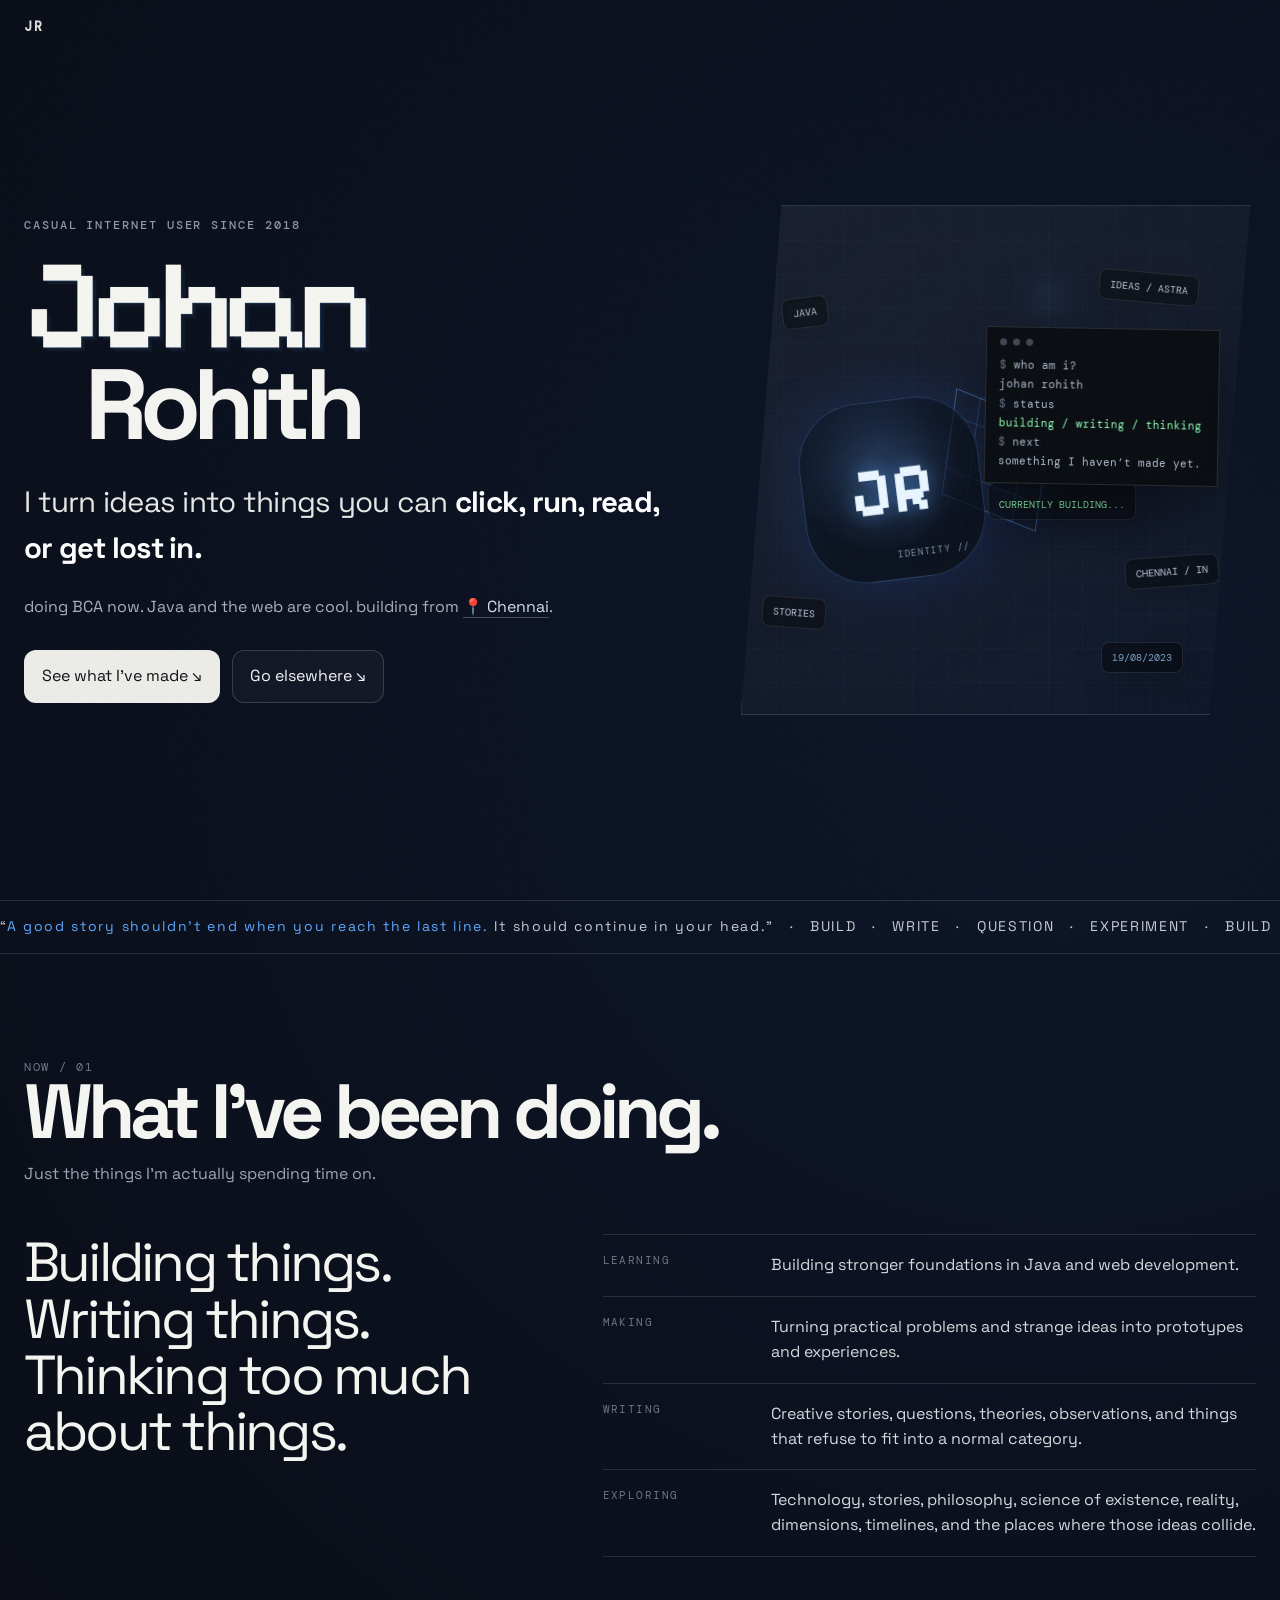
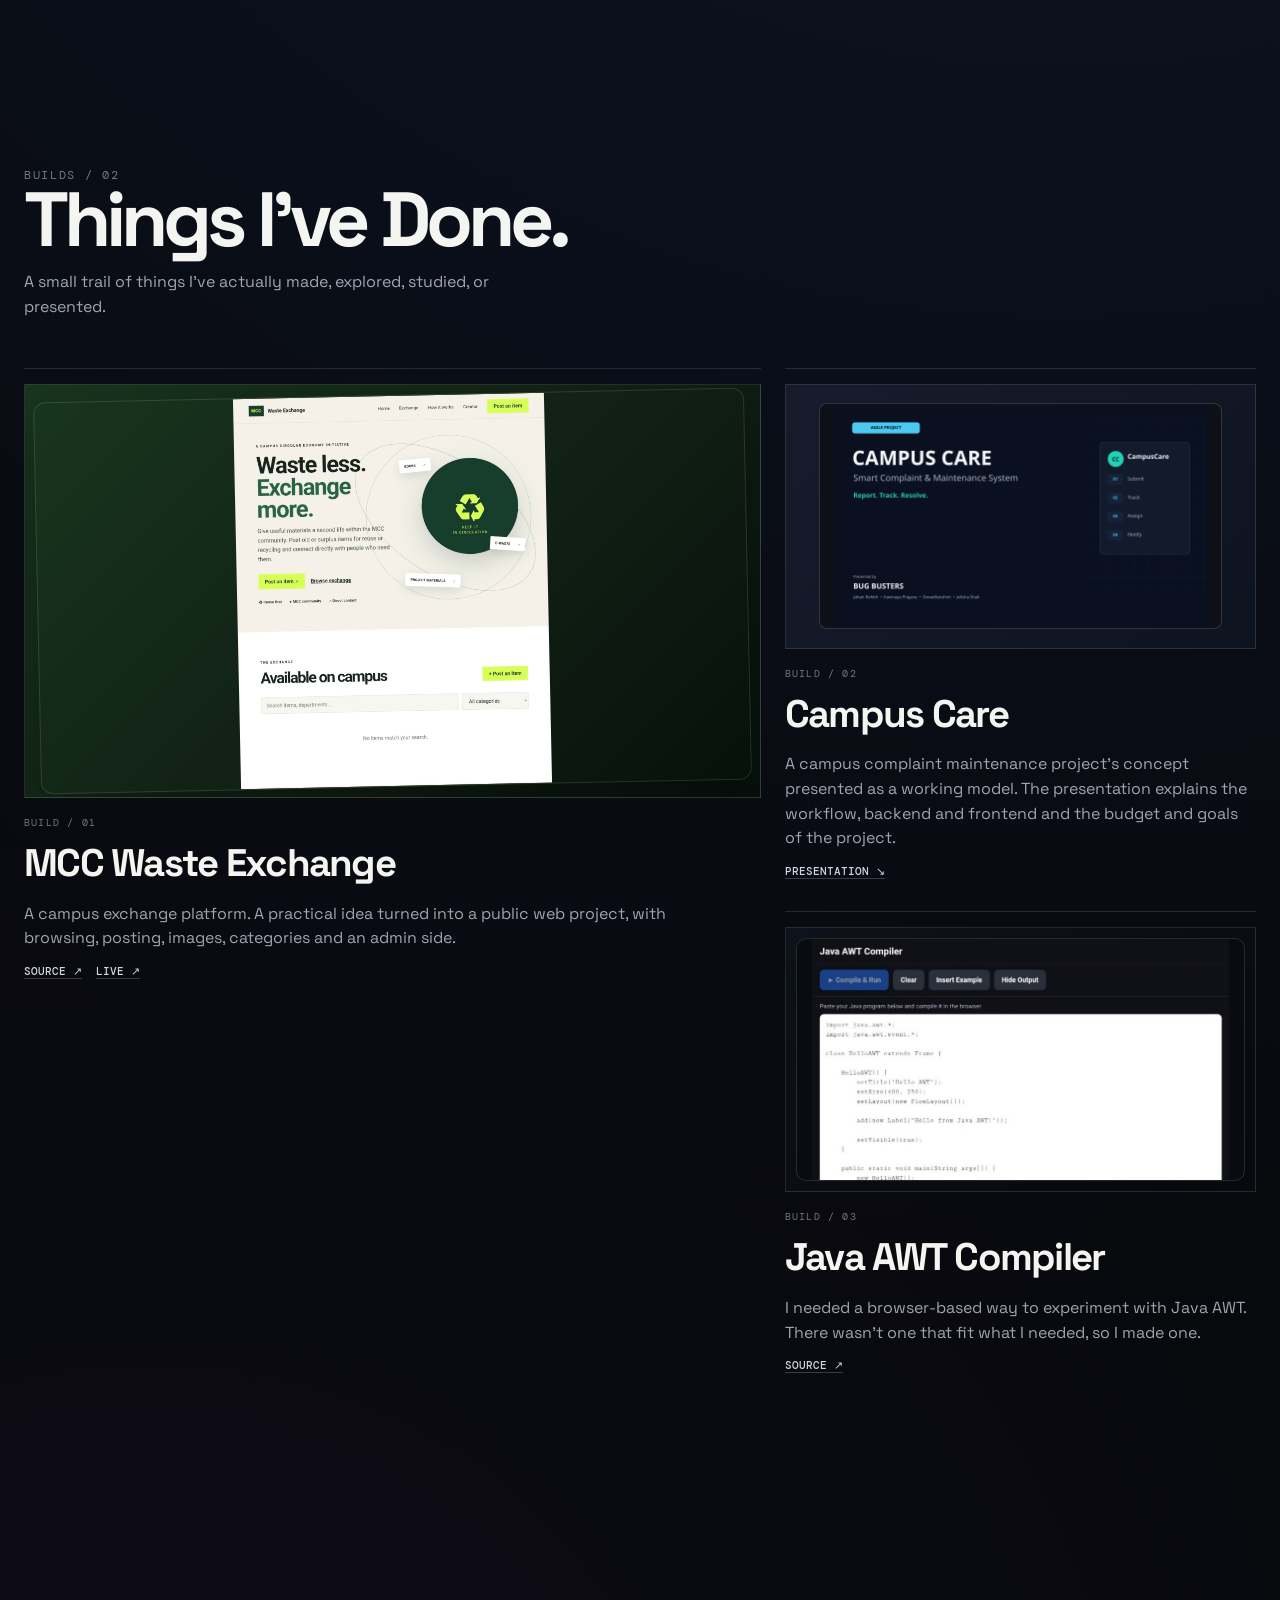
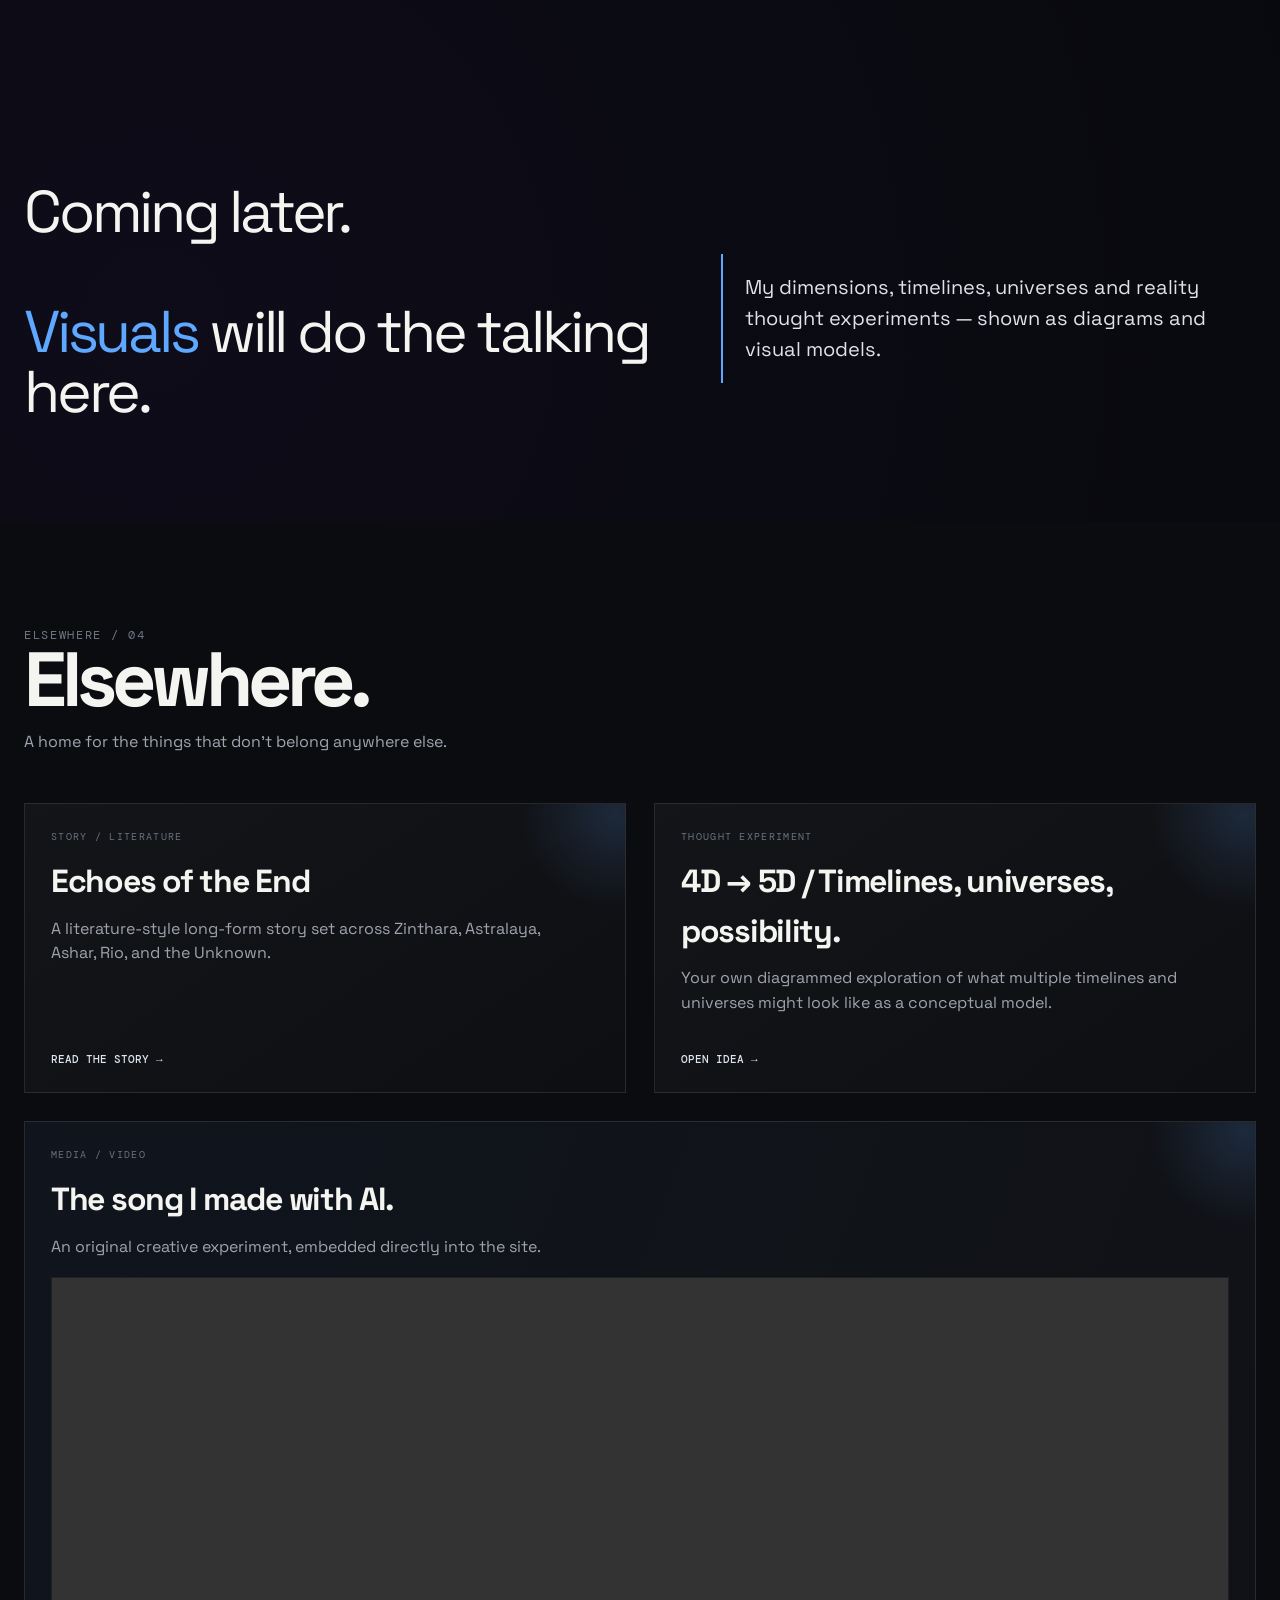
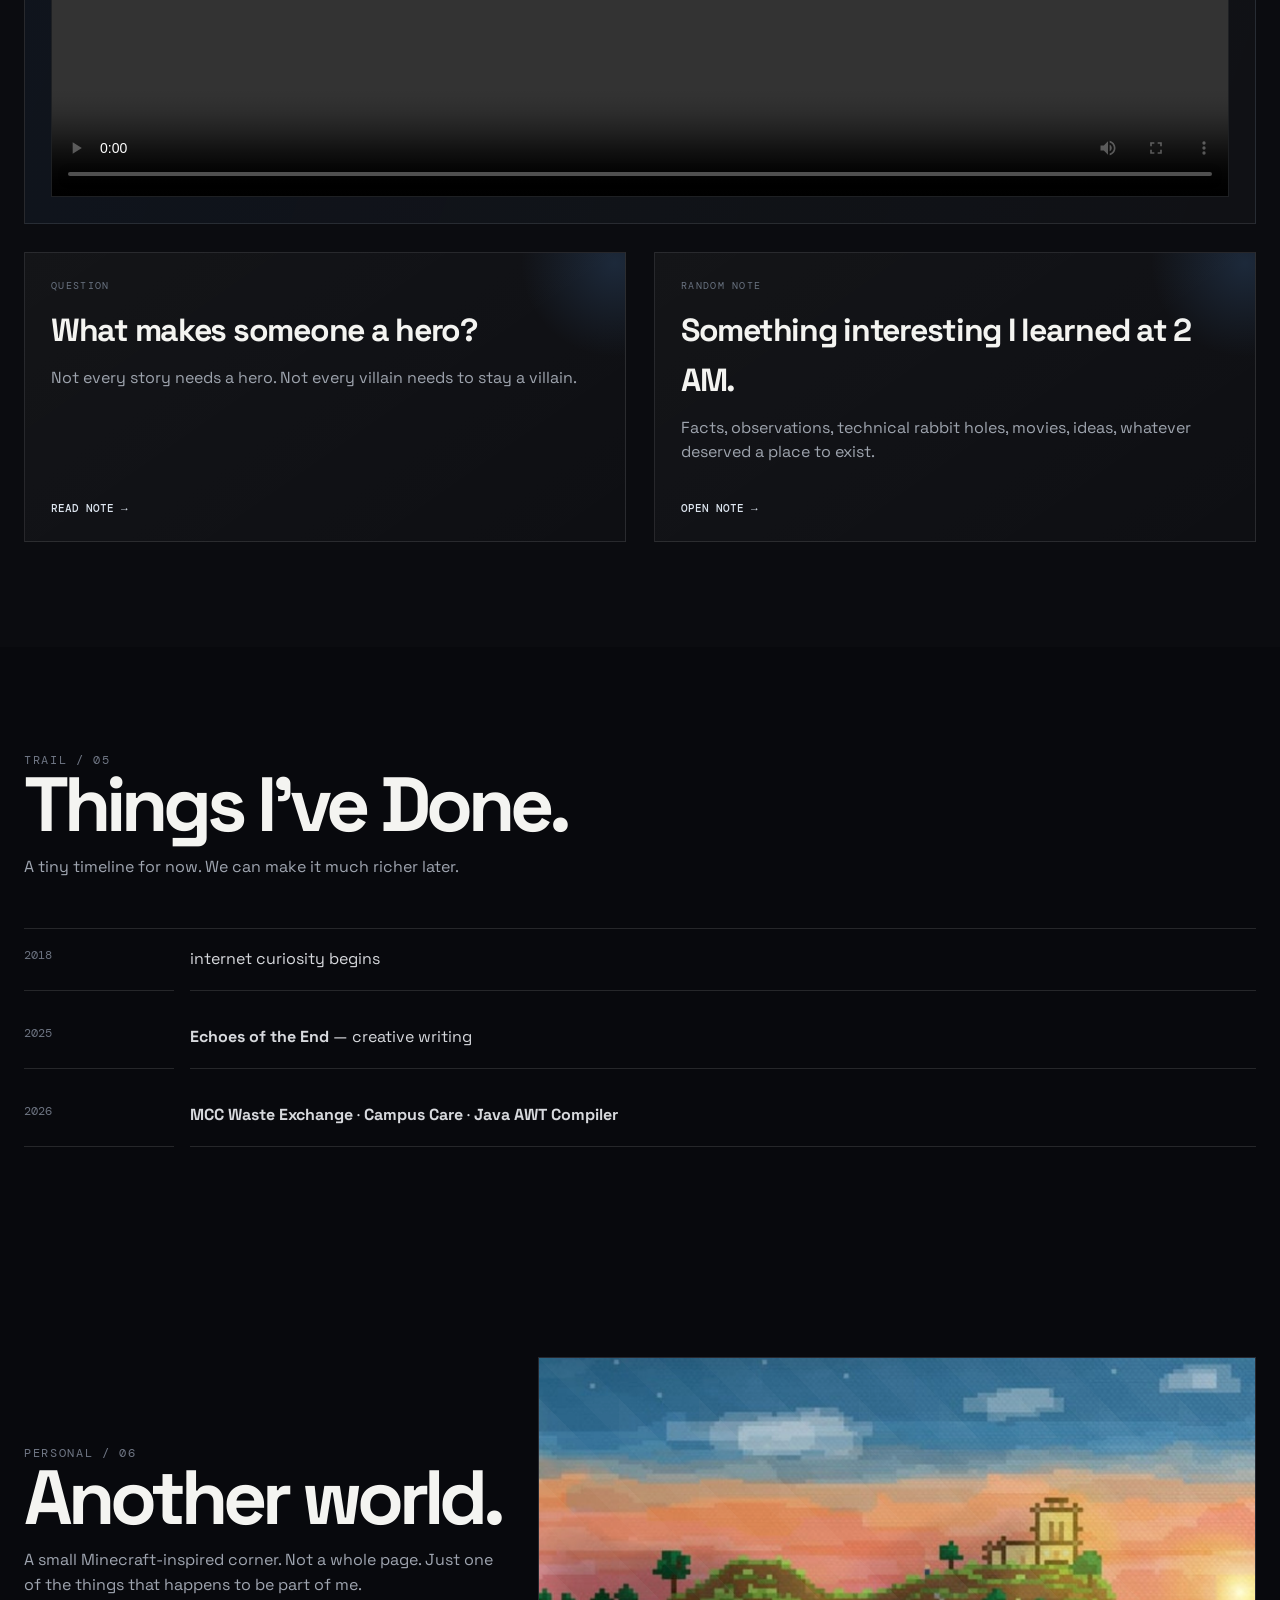
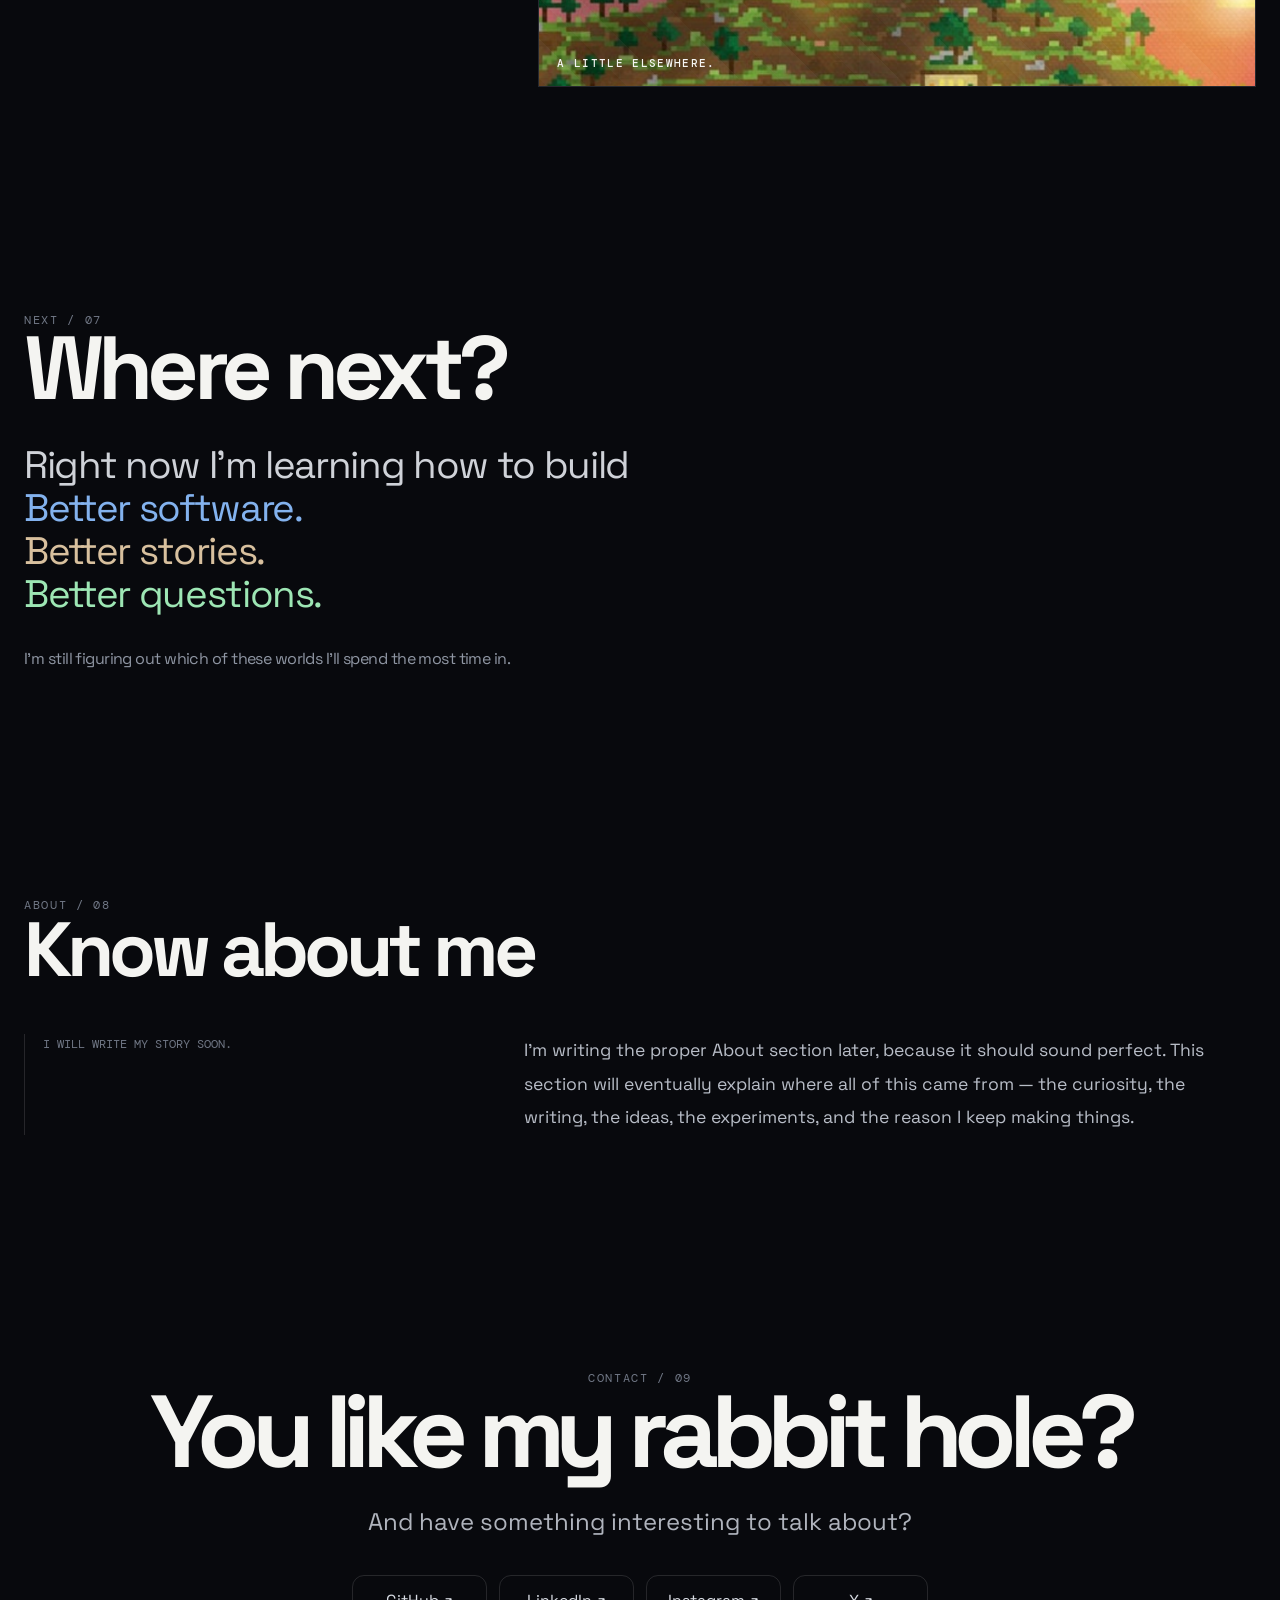
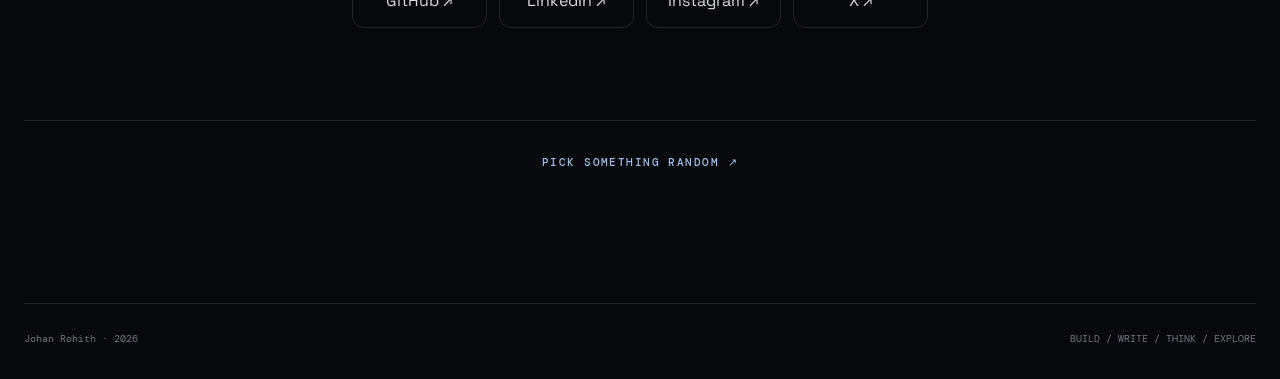
==== index.html @ 1473149f "Update index.html" ====
<!doctype html>
<html lang="en">
<head>
<meta charset="utf-8" />
<meta name="viewport" content="width=device-width, initial-scale=1, minimum-scale=1, maximum-scale=1, user-scalable=no, viewport-fit=cover" />
<meta content="A personal space of Johan Rohith for the things built, stories written, questions explored, and ideas that refuse to stay ideas." name="description"/>
<meta property="og:image" content="https://johanrohith.me/og-image.png">
<meta property="og:image:width" content="1200">
<meta property="og:image:height" content="630">
<meta property="og:image:type" content="image/png">
<meta property="og:image:alt" content="Johan Rohith">
<link rel="icon" type="image/png" href="favicon.png">
<title>Johan Rohith</title>
<style>
@import url('https://fonts.googleapis.com/css2?family=DM+Mono:wght@300;400;500&family=Pixelify+Sans:wght@400;500;600;700&family=Space+Grotesk:wght@400;500;600;700&display=swap');
:root{
  --bg:#08090d; --paper:#eeece6; --muted:#a1a5ae; --ink:#111318;
  --line:rgba(255,255,255,.12); --blue:#5ea8ff; --blue2:#2c6eff;
  --green:#91ffb4; --warm:#d5b48b; --max:1280px;
}
*{box-sizing:border-box;margin:0;padding:0}
html{scroll-behavior:smooth;background:var(--bg)}
body{background:radial-gradient(circle at 83% 8%,rgba(42,91,191,.16),transparent 28%),radial-gradient(circle at 12% 42%,rgba(69,42,145,.09),transparent 25%),var(--bg);color:#f4f4f1;font-family:"Space Grotesk",system-ui,sans-serif;line-height:1.55;overflow-x:hidden}
a{color:inherit;text-decoration:none}
button{font:inherit}
::selection{background:rgba(94,168,255,.25)}

.progress{position:fixed;top:0;left:0;height:2px;width:0;background:linear-gradient(90deg,var(--blue2),#9bd1ff);z-index:1000}
.noise{position:fixed;inset:0;pointer-events:none;opacity:.035;background-image:url("data:image/svg+xml,%3Csvg xmlns='http://www.w3.org/2000/svg' width='160' height='160' viewBox='0 0 160 160'%3E%3Cfilter id='n'%3E%3CfeTurbulence baseFrequency='.85' numOctaves='2' stitchTiles='stitch'/%3E%3C/filter%3E%3Crect width='100%25' height='100%25' filter='url(%23n)'/%3E%3C/svg%3E");z-index:999}
.container{width:min(calc(100% - 48px),var(--max));margin:0 auto}
.topbar{position:fixed;top:0;left:0;right:0;z-index:50;padding:18px 24px;display:flex;justify-content:space-between;align-items:center;mix-blend-mode:screen;pointer-events:none}
.mark{font:600 13px "DM Mono",monospace;letter-spacing:.14em;opacity:.9}

section{position:relative}
.hero{min-height:100svh;display:flex;align-items:center;padding:110px 0 90px}
.hero-grid{display:grid;grid-template-columns:1.12fr .88fr;gap:48px;align-items:center}
.hero-copy{position:relative;z-index:2}
.kicker{font:500 12px "DM Mono",monospace;letter-spacing:.16em;text-transform:uppercase;color:#8f96a6;margin-bottom:20px}
.name{font-family:"Pixelify Sans",monospace;font-size:clamp(4rem,10vw,9.8rem);font-weight:600;line-height:.82;letter-spacing:-.07em;display:flex;flex-direction:column;text-transform:none}
.name .pixel{color:#f5f5f1;text-shadow:1px 1px 0 rgba(94,168,255,.15),4px 4px 0 rgba(94,168,255,.06)}
.name .editorial{font-family:"Space Grotesk",sans-serif;font-weight:700;font-size:.78em;letter-spacing:-.08em;margin-left:4.8vw;margin-top:.06em}
.hero-line{font-size:clamp(1.3rem,2.3vw,2rem);max-width:760px;margin-top:34px;letter-spacing:-.025em;color:#e7e8e5}
.hero-line strong{color:#fff}
.meta{margin-top:24px;color:#abb0bb;font-size:1rem}
.meta a{color:#d7deea;border-bottom:1px solid rgba(255,255,255,.25)}
.ctas{display:flex;gap:12px;flex-wrap:wrap;margin-top:30px}
.cta{padding:13px 17px;border:1px solid rgba(255,255,255,.16);border-radius:12px;background:rgba(255,255,255,.03);transition:.2s}
.cta:hover{transform:translateY(-2px);border-color:rgba(94,168,255,.55);background:rgba(94,168,255,.06)}
.cta.primary{background:#ecece8;color:#101217;border-color:transparent}

.hero-art{position:relative;min-height:540px;display:flex;align-items:center;justify-content:center}
.orbit{position:absolute;width:440px;height:440px;border:1px solid rgba(94,168,255,.17);border-radius:50%;transform:rotate(16deg);animation:orbit 28s linear infinite}
.orbit:before,.orbit:after{content:"";position:absolute;border-radius:50%;background:var(--blue);box-shadow:0 0 20px rgba(94,168,255,.8)}
.orbit:before{width:8px;height:8px;top:42px;left:50%}.orbit:after{width:5px;height:5px;bottom:62px;right:50px}
.identity{position:relative;width:min(100%,510px);aspect-ratio:1/1;border:1px solid rgba(255,255,255,.11);background:linear-gradient(145deg,rgba(255,255,255,.06),rgba(255,255,255,.015));backdrop-filter:blur(14px);overflow:hidden;clip-path:polygon(8% 0,100% 0,92% 100%,0 100%);display:flex;align-items:center;justify-content:center}
.identity:before{content:"";position:absolute;inset:0;background:linear-gradient(120deg,transparent 45%,rgba(94,168,255,.08) 49%,transparent 52%);transform:translateX(-120%);animation:sweep 8s ease-in-out infinite}
.identity-grid{position:absolute;inset:0;background-image:linear-gradient(rgba(94,168,255,.08) 1px,transparent 1px),linear-gradient(90deg,rgba(94,168,255,.08) 1px,transparent 1px);background-size:34px 34px;opacity:.4}
.avatar-glyph{width:180px;height:180px;border-radius:34%;border:1px solid rgba(94,168,255,.28);background:radial-gradient(circle at 45% 38%,rgba(94,168,255,.22),rgba(10,16,28,.72) 56%,rgba(8,9,13,.94));box-shadow:0 0 60px rgba(44,110,255,.15),inset 0 0 40px rgba(94,168,255,.08);display:grid;place-items:center;transform:rotate(-7deg);z-index:2}
.avatar-glyph::before{content:"JR";font:700 68px/1 "Pixelify Sans",monospace;letter-spacing:.02em;color:#e9f5ff;text-shadow:0 0 18px rgba(94,168,255,.45)}
.avatar-glyph::after{content:"IDENTITY   //";position:absolute;bottom:18px;right:18px;font:400 9px "DM Mono",monospace;letter-spacing:.18em;color:#8294a9}
.sticker{position:absolute;font:400 10px "DM Mono",monospace;color:#b9c6d5;border:1px solid rgba(255,255,255,.1);background:rgba(2,5,8,.55);backdrop-filter:blur(8px);padding:8px 10px;border-radius:8px;z-index:3;box-shadow:0 8px 30px rgba(0,0,0,.18)}
.sticker.java{left:8%;top:18%;transform:rotate(-7deg)}.sticker.astra{right:10%;top:13%;transform:rotate(5deg)}.sticker.story{left:4%;bottom:17%;transform:rotate(4deg)}.sticker.chennai{right:6%;bottom:25%;transform:rotate(-4deg)}.sticker.date{right:13%;bottom:8%;color:#7fa1c5}.sticker.build{left:13%;top:8%;color:var(--green)}
.tesseract{position:absolute;left:50%;top:50%;width:116px;height:116px;transform:translate(-50%,-50%) rotateX(18deg) rotateY(35deg) rotateZ(9deg);transform-style:preserve-3d;z-index:1;opacity:.5;animation:float 5s ease-in-out infinite}
.tesseract i{position:absolute;inset:0;border:1px solid #5ea8ff;box-shadow:0 0 22px rgba(44,110,255,.12);transform-style:preserve-3d}
.tesseract i:nth-child(2){transform:rotateY(60deg)}.tesseract i:nth-child(3){transform:rotateX(60deg)}
.terminal{position:absolute;right:-20px;bottom:-26px;width:300px;border:1px solid rgba(255,255,255,.12);background:#0a0d12ee;box-shadow:0 30px 60px rgba(0,0,0,.4);padding:14px 16px;z-index:5;transform:rotate(2deg);backdrop-filter:blur(10px)}
.term-head{display:flex;gap:6px;margin-bottom:10px}.dot{width:7px;height:7px;border-radius:50%;background:#414854}.term-body{font:400 11px/1.75 "DM Mono",monospace;color:#aeb9c9}.term-body .ok{color:var(--green)}.term-body .dim{color:#667083}

.scroll-note{font:400 12px "DM Mono",monospace;letter-spacing:.14em;color:#6d7582;text-transform:uppercase;padding:24px 0 30px;border-top:1px solid var(--line)}
.marquee{overflow:hidden;border-top:1px solid var(--line);border-bottom:1px solid var(--line);white-space:nowrap}
.marquee-track{display:inline-block;min-width:max-content;padding:15px 0;animation:marquee 30s linear infinite;font-size:14px;letter-spacing:.12em;color:#c7cbd3}
.marquee em{font-style:normal;color:var(--blue)}

.section{padding:105px 0}
.section-head{display:flex;justify-content:space-between;align-items:flex-end;gap:30px;margin-bottom:48px}
.index{font:400 12px "DM Mono",monospace;color:#707785;letter-spacing:.14em;text-transform:uppercase}
.title{font-size:clamp(2.7rem,6vw,6rem);letter-spacing:-.065em;line-height:.95}
.subtitle{max-width:490px;color:#9fa5b0;margin-top:14px}

.now{display:grid;grid-template-columns:.9fr 1.1fr;gap:44px}
.now-big{font-size:clamp(2rem,4.3vw,4.6rem);line-height:1.02;letter-spacing:-.05em}
.now-list{display:grid;gap:0;border-top:1px solid var(--line)}
.now-row{display:grid;grid-template-columns:150px 1fr;gap:18px;padding:18px 0;border-bottom:1px solid var(--line)}
.now-row span{font:400 11px "DM Mono",monospace;color:#6e7480;text-transform:uppercase;letter-spacing:.13em}.now-row p{color:#d6d8db}

.build-grid{display:grid;grid-template-columns:1.22fr .78fr;gap:24px;align-items:stretch}
.build{border-top:1px solid var(--line);padding-top:15px;position:relative}
.build.large{grid-row:span 2}
.visual{aspect-ratio:16/10;position:relative;overflow:hidden;border:1px solid rgba(255,255,255,.11);background:#0d1017}
.visual::after{content:"";position:absolute;inset:0;background:linear-gradient(120deg,transparent 48%,rgba(255,255,255,.07) 50%,transparent 52%);transform:translateX(-140%);transition:transform .8s}
.build:hover .visual::after{transform:translateX(140%)}
.visual.exchange{background:linear-gradient(135deg,#18361f,#112014 55%,#07100b)}
.visual.campus{background:linear-gradient(135deg,#171c2d,#0e1320)}
.visual.compiler{background:linear-gradient(135deg,#11141c,#090c11)}
.mock-browser{position:absolute;inset:7% 7%;border:1px solid rgba(255,255,255,.16);background:#f4f5f1;color:#111;border-radius:12px;box-shadow:0 24px 60px rgba(0,0,0,.35);overflow:hidden;transform:rotate(-2deg);transition:.35s}
.build:hover .mock-browser{transform:rotate(0) translateY(-5px)}
.browser-bar{height:11%;background:#e6e7e2;border-bottom:1px solid #d3d4ce;display:flex;align-items:center;gap:6px;padding:0 12px}.browser-dot{width:6px;height:6px;border-radius:50%;background:#999}.mock-content{padding:18px}.mock-nav{display:flex;justify-content:space-between;font-weight:700;font-size:12px;margin-bottom:17px}.mock-hero{font-size:29px;line-height:1;margin-bottom:10px}.mock-sub{font-size:9px;color:#70736d;max-width:280px}.mock-cards{display:grid;grid-template-columns:repeat(3,1fr);gap:8px;margin-top:16px}.mock-card{height:80px;border:1px solid #d7d8d2;border-radius:7px;background:#fff;position:relative}.mock-card::after{content:"";position:absolute;left:9px;right:9px;bottom:9px;height:5px;background:#d8dad5}
.campus-board{position:absolute;inset:9%;display:grid;grid-template-columns:1.2fr .8fr;gap:13px}.slide{border:1px solid rgba(255,255,255,.15);background:rgba(255,255,255,.04);padding:16px;border-radius:8px}.slide h4{font-size:22px;margin-bottom:8px}.slide p{font-size:9px;color:#aeb7c8}.slide-lines{margin-top:18px;display:grid;gap:7px}.slide-lines i{display:block;height:6px;background:rgba(255,255,255,.12);border-radius:3px}.slide-lines i:nth-child(1){width:80%}.slide-lines i:nth-child(2){width:62%}.slide-lines i:nth-child(3){width:72%}
.compiler-ui{position:absolute;inset:9%;display:grid;grid-template-columns:1fr .82fr;gap:9px}.code,.output{border:1px solid rgba(255,255,255,.12);background:#080b10;padding:14px;font:400 9px/1.7 "DM Mono",monospace;border-radius:8px}.code{color:#b9d8ff}.output{color:#96d6a8}.code b{color:#82b8ff}.output b{color:#fff}
.build-info{padding:18px 0 8px}.build-num{font:400 10px "DM Mono",monospace;color:#707785;letter-spacing:.12em}.build h3{font-size:clamp(1.8rem,3vw,3rem);letter-spacing:-.045em;margin-top:4px}.build p{color:#9ea4ae;max-width:690px;margin-top:9px}.build-links{display:flex;gap:14px;margin-top:13px;font:500 11px "DM Mono",monospace;color:#ced6e1}.build-links a{border-bottom:1px solid rgba(255,255,255,.2)}

.elsewhere{background:#0b0c10}
.else-grid{display:grid;grid-template-columns:1fr 1fr;gap:28px}
.note{border:1px solid rgba(255,255,255,.1);background:linear-gradient(145deg,rgba(255,255,255,.035),rgba(255,255,255,.012));padding:26px;min-height:290px;position:relative;overflow:hidden;transition:.3s}
.note:hover{transform:translateY(-4px);border-color:rgba(94,168,255,.35)}
.note::before{content:"";position:absolute;width:190px;height:190px;border-radius:50%;right:-85px;top:-85px;background:radial-gradient(circle,rgba(94,168,255,.16),transparent 70%)}
.note-meta{font:400 10px "DM Mono",monospace;color:#697280;letter-spacing:.13em;text-transform:uppercase}.note h3{font-size:2rem;letter-spacing:-.04em;margin-top:14px;max-width:520px}.note p{color:#9ea4ae;margin-top:10px;max-width:530px}.note a{position:absolute;left:26px;bottom:24px;font:500 11px "DM Mono",monospace;color:#dce4ee}.note.wide{grid-column:span 2;min-height:220px;background:linear-gradient(110deg,rgba(94,168,255,.06),rgba(255,255,255,.018))}

.mind{padding:120px 0 100px}
.mind-grid{display:grid;grid-template-columns:1.1fr .9fr;gap:44px;align-items:start}
.manifesto{font-size:clamp(2rem,4.6vw,5.3rem);line-height:1.02;letter-spacing:-.055em}.manifesto span{color:var(--blue)}
.pills{display:grid;gap:10px}.pill{border:1px solid var(--line);padding:12px 15px;font:400 11px "DM Mono",monospace;color:#b8bec8}.pill strong{color:#f1f2ef;font-weight:500}
.quote-strip{margin-top:72px;border-left:2px solid var(--blue);padding:18px 0 18px 22px;color:#dfe3e8;max-width:800px;font-size:1.25rem}

.trail{display:grid;grid-template-columns:150px 1fr;gap:16px;border-top:1px solid var(--line)}
.trail-item{display:contents}.trail-year,.trail-desc{padding:18px 0;border-bottom:1px solid var(--line)}.trail-year{font:400 12px "DM Mono",monospace;color:#6c7380}.trail-desc{color:#d7d9dd}

.minecraft{display:grid;grid-template-columns:.8fr 1.2fr;gap:36px;align-items:center}.voxel{height:330px;position:relative;overflow:hidden;border:1px solid rgba(255,255,255,.1);background:linear-gradient(#83b6e2 0 46%,#5c9a4c 46% 67%,#6c4f33 67%);image-rendering:pixelated}.voxel:before{content:"";position:absolute;inset:0;background:linear-gradient(45deg,rgba(255,255,255,.09) 25%,transparent 25% 50%,rgba(255,255,255,.05) 50% 75%,transparent 75%);background-size:80px 80px;opacity:.45}.block{position:absolute;width:74px;height:74px;background:#6ba04d;box-shadow:inset 0 0 0 1px rgba(0,0,0,.12),8px 8px 0 rgba(0,0,0,.12)}.b1{left:13%;bottom:18%}.b2{left:30%;bottom:33%;background:#8b643e;transform:rotate(45deg) scale(.9)}.b3{right:20%;bottom:25%;background:#7aa75c}.b4{right:8%;top:18%;width:48px;height:48px;background:#5d8c45}.voxel-label{position:absolute;left:18px;bottom:16px;font:500 11px "DM Mono",monospace;color:#f5f5f3;letter-spacing:.12em}

.next{padding:120px 0}.next-copy{max-width:920px}.next h2{font-size:clamp(3rem,7vw,7.3rem);letter-spacing:-.065em;line-height:.9}.next p{font-size:clamp(1.5rem,3vw,3rem);line-height:1.12;letter-spacing:-.035em;margin-top:35px}.next p span{display:block;color:#cfd2d8}.next p span:nth-child(2){color:#83b2ee}.next p span:nth-child(3){color:#d8c09e}.next p span:nth-child(4){color:#9de6b4}.next .soft{font-size:1rem;line-height:1.7;color:#8f96a3;max-width:650px;margin-top:30px}

.about{display:grid;grid-template-columns:.75fr 1.25fr;gap:60px}.about-copy{font-size:1.1rem;line-height:1.9;color:#b8bdc7;max-width:720px}.about-note{font:400 12px/1.8 "DM Mono",monospace;color:#6f7684;border-left:1px solid var(--line);padding-left:18px}
.contact{padding:130px 0 90px;text-align:center}.contact h2{font-size:clamp(3.5rem,8vw,8rem);letter-spacing:-.08em;line-height:.9}.contact p{font-size:clamp(1.15rem,2vw,1.5rem);color:#b0b4bd;margin:25px auto 35px}.contact-links{display:flex;justify-content:center;gap:12px;flex-wrap:wrap}.contact-links a{min-width:135px;padding:13px 15px;border:1px solid var(--line);border-radius:12px;color:#d8dce3;transition:.2s}.contact-links a:hover{border-color:rgba(94,168,255,.55);transform:translateY(-2px)}
.random{margin-top:92px;border-top:1px solid var(--line);padding-top:28px}.random button{border:0;background:none;color:#9ebfed;cursor:pointer;font:500 11px "DM Mono",monospace;letter-spacing:.13em;text-transform:uppercase}.random-result{margin-top:14px;color:#dadde2;min-height:25px}
footer{border-top:1px solid var(--line);padding:28px 0 34px;color:#707682;font:400 10px "DM Mono",monospace;display:flex;justify-content:space-between;gap:15px}

.reveal{opacity:0;transform:translateY(18px);transition:opacity .75s ease,transform .75s ease}.reveal.in{opacity:1;transform:none}
@keyframes orbit{to{transform:rotate(376deg)}}
@keyframes float{0%,100%{transform:translate(-50%,-50%) rotateX(18deg) rotateY(35deg) translateY(0)}50%{transform:translate(-50%,-50%) rotateX(18deg) rotateY(35deg) translateY(-12px)}}
@keyframes sweep{0%,45%{transform:translateX(-120%)}75%,100%{transform:translateX(120%)}}
@keyframes marquee{to{transform:translateX(-50%)}}

@media(max-width:980px){.hero-grid,.now,.mind-grid,.minecraft,.about{grid-template-columns:1fr}.hero-art{min-height:520px;order:-1}.build-grid{grid-template-columns:1fr}.build.large{grid-row:auto}.else-grid{grid-template-columns:1fr}.note.wide{grid-column:span 1}.terminal{right:-6px;bottom:-18px}.orbit{width:360px;height:360px}}
@media(max-width:650px){.container{width:min(calc(100% - 28px),var(--max))}.topbar{padding:12px 14px}.hero{padding-top:90px}.hero-grid{gap:18px}.name{font-size:clamp(3.35rem,18vw,6rem)}.name .editorial{margin-left:7vw}.hero-art{min-height:410px}.identity{width:100%}.avatar-glyph{width:130px;height:130px}.avatar-glyph::before{font-size:50px}.tesseract{width:90px;height:90px}.terminal{width:245px;font-size:10px}.sticker{font-size:9px;padding:6px 8px}.section,.mind,.next{padding:82px 0}.title{font-size:2.7rem}.section-head{display:block}.subtitle{margin-top:16px}.now-row{grid-template-columns:110px 1fr}.mock-hero{font-size:21px}.mock-cards{gap:4px}.mock-card{height:60px}.campus-board,.compiler-ui{inset:7%}.campus-board{grid-template-columns:1fr}.compiler-ui{grid-template-columns:1fr}.compiler-ui .output{display:none}.minecraft .voxel{height:250px}.contact{padding:90px 0 70px}footer{display:block}footer span{display:block;margin-top:8px}}

/* Focused fixes: keep the page flush to the viewport, compact the hero terminal, preserve project screenshots, and prevent note-link collisions. */
html,body{width:100%;max-width:none;min-width:100%;overflow-x:clip}
.topbar{width:min(calc(100% - 48px),var(--max));left:50%;right:auto;transform:translateX(-50%);padding:18px 0;justify-content:flex-start}
.visual.exchange,.visual.campus,.visual.compiler{display:flex;align-items:center;justify-content:center}
.visual.exchange{aspect-ratio:16/9;padding:10px 12px;background:linear-gradient(135deg,#18361f,#112014 55%,#07100b)}
.visual.exchange .project-shot{width:100%;height:100%;display:block;object-fit:contain;border:1px solid rgba(255,255,255,.12);border-radius:12px;box-shadow:0 20px 50px rgba(0,0,0,.28);transform:rotate(-1.2deg)}
.visual.campus{aspect-ratio:16/9}
.visual.campus .campus-board{inset:7%;display:block}
.visual.campus .campus-cover{width:100%;height:100%;padding:0;background:#0d1017}
.visual.compiler{aspect-ratio:16/9;padding:10px;background:linear-gradient(135deg,#0f131b,#080b10)}
.visual.compiler .compiler-shot{width:100%;height:100%;display:block;object-fit:contain;border:1px solid rgba(255,255,255,.12);border-radius:10px;background:#080b10;box-shadow:0 20px 50px rgba(0,0,0,.26)}
/* Hero terminal: compact, positioned directly below IDEAS / ASTRA, with the identity mark shifted left so the elements stay visually separate. */
.avatar-glyph{position:absolute;left:12%;top:56%;transform:translateY(-50%) rotate(-7deg)}
.terminal{right:6%;top:24%;bottom:auto;width:235px;max-width:46%;padding:11px 13px;transform:rotate(1deg)}
.note{display:flex;flex-direction:column;min-height:290px}
.note a{position:static;display:inline-block;align-self:flex-start;margin-top:auto;padding-top:22px}
.note.wide{min-height:220px}
.note.wide a{margin-top:18px}
@media(max-width:980px){.topbar{padding:14px 0}.terminal{right:5%;top:24%;width:220px;max-width:48%}.avatar-glyph{left:10%;top:58%}.visual.exchange,.visual.campus,.visual.compiler{aspect-ratio:16/10}}
@media(max-width:650px){.topbar{width:min(calc(100% - 28px),var(--max));padding:12px 0}.terminal{right:5%;top:25%;width:205px;max-width:52%;padding:10px 11px;font-size:10px}.avatar-glyph{left:8%;top:59%;}.visual.exchange,.visual.compiler{aspect-ratio:16/10;padding:8px}.visual.campus{aspect-ratio:16/10}.visual.exchange .project-shot,.visual.compiler .compiler-shot{transform:none;border-radius:9px}.note{min-height:0;padding:26px}.note h3{font-size:clamp(1.75rem,7.5vw,2.25rem)}.note p{max-width:none}.note a{padding-top:20px}.note.wide{min-height:0}.note.wide a{margin-top:18px}}
</style>
</head>
<body>
<div class="progress" id="progress"></div><div class="noise"></div>
<div class="topbar"><div class="mark">JR</div></div>

<header class="hero" id="home">
  <div class="container hero-grid">
    <div class="hero-copy reveal">
      <div class="kicker">casual internet user since 2018</div>
      <div class="name"><span class="pixel">Johan</span><span class="editorial">Rohith</span></div>
      <p class="hero-line">I turn ideas into things you can <strong>click, run, read, or get lost in.</strong></p>
      <p class="meta">doing BCA now. Java and the web are cool. building from <a href="https://www.google.com/maps/search/?api=1&query=Chennai" target="_blank" rel="noopener">📍 Chennai</a>.</p>
      <div class="ctas"><a class="cta primary" href="#builds">See what I’ve made ↘</a><a class="cta" href="#elsewhere">Go elsewhere ↘</a></div>
    </div>
    <div class="hero-art reveal">
      <div class="orbit"></div>
      <div class="identity">
        <div class="identity-grid"></div>
        <div class="tesseract"><i></i><i></i><i></i></div>
        <div class="avatar-glyph" aria-label="Abstract digital identity mark"></div>
        <div class="sticker build">CURRENTLY BUILDING...</div>
        <div class="sticker java">JAVA</div><div class="sticker astra">IDEAS / ASTRA</div>
        <div class="sticker story">STORIES</div><div class="sticker chennai">CHENNAI / IN</div><div class="sticker date">19/08/2023</div>
        <div class="terminal">
          <div class="term-head"><span class="dot"></span><span class="dot"></span><span class="dot"></span></div>
          <div class="term-body"><div><span class="dim">$</span> who am i?</div><div>johan rohith</div><div><span class="dim">$</span> status</div><div class="ok">building / writing / thinking</div><div><span class="dim">$</span> next</div><div>something I haven’t made yet.</div></div>
        </div>
      </div>
    </div>
  </div>
</header>

<div class="marquee"><div class="marquee-track">“<em>A good story shouldn’t end when you reach the last line.</em> It should continue in your head.”　·　BUILD　·　WRITE　·　QUESTION　·　EXPERIMENT　·　BUILD　·　WRITE　·　QUESTION　·　EXPERIMENT　·　</div></div>

<section class="section" id="now"><div class="container">
  <div class="section-head reveal"><div><div class="index">NOW / 01</div><h2 class="title">What I’ve been doing.</h2><p class="subtitle">Just the things I’m actually spending time on.</p></div></div>
  <div class="now reveal">
    <div class="now-big">Building things.<br>Writing things.<br>Thinking too much<br>about things.</div>
    <div class="now-list">
      <div class="now-row"><span>learning</span><p>Building stronger foundations in Java and web development.</p></div>
      <div class="now-row"><span>making</span><p>Turning practical problems and strange ideas into prototypes and experiences.</p></div>
      <div class="now-row"><span>writing</span><p>Creative stories, questions, theories, observations, and things that refuse to fit into a normal category.</p></div>
      <div class="now-row"><span>exploring</span><p>Technology, stories, philosophy, science of existence, reality, dimensions, timelines, and the places where those ideas collide.</p></div>
    </div>
  </div>
</div></section>

<section class="section" id="builds"><div class="container">
  <div class="section-head reveal"><div><div class="index">BUILDS / 02</div><h2 class="title">Things I’ve Done.</h2><p class="subtitle">A small trail of things I’ve actually made, explored, studied, or presented.</p></div></div>
  <div class="build-grid">
    <article class="build large reveal">
      <div class="visual exchange"><img class="project-shot" src="assets/mcc-waste-exchange/mcc-hero.jpg" alt="MCC Waste Exchange homepage preview" loading="lazy"></div>
      <div class="build-info"><div class="build-num">BUILD / 01</div><h3>MCC Waste Exchange</h3><p>A campus exchange platform. A practical idea turned into a public web project, with browsing, posting, images, categories and an admin side.</p><div class="build-links"><a href="https://github.com/johanrohith/mcc-waste-exchange" target="_blank" rel="noopener">SOURCE ↗</a><a href="https://johanrohith.github.io/mcc-waste-exchange/" target="_blank" rel="noopener">LIVE ↗</a></div></div>
    </article>
    <article class="build reveal">
      <div class="visual campus"><div class="campus-board"><div class="slide campus-cover" style="padding:0;overflow:hidden;"><img src="assets/campus-care/slides/cover.png" alt="Campus Care presentation cover" style="width:100%;height:100%;object-fit:contain;display:block;" loading="lazy"></div></div></div>
      <div class="build-info"><div class="build-num">BUILD / 02</div><h3>Campus Care</h3><p>A campus complaint maintenance project's concept presented as a working model. The presentation explains the workflow, backend and frontend and the budget and goals of the project.</p><div class="build-links"><a href="downloads/Campus-Care.pptx">PRESENTATION ↘</a></div></div>
    </article>
    <article class="build reveal">
      <div class="visual compiler"><img class="compiler-shot" src="assets/java-awt-compiler/java-awt-compiler-running.jpg" alt="Java AWT Compiler running in a browser" loading="lazy"></div>
      <div class="build-info"><div class="build-num">BUILD / 03</div><h3>Java AWT Compiler</h3><p>I needed a browser-based way to experiment with Java AWT. There wasn’t one that fit what I needed, so I made one.</p><div class="build-links"><a href="https://github.com/johanrohith/java-compiler" target="_blank" rel="noopener">SOURCE ↗</a></div></div>
    </article>
  </div>
</div></section>

<section class="mind" id="mind"><div class="container">
  <div class="section-head reveal"><div><div class="index">MIND / 03</div><h2 class="title">My Mind.</h2><p class="subtitle">A visual map of the ideas I keep coming back to.</p></div></div>
  <div class="mind-grid reveal">
    <div class="manifesto">Coming later.<br><br><span>Visuals</span> will do the talking here.</div>
    <div><div class="quote-strip">My dimensions, timelines, universes and reality thought experiments — shown as diagrams and visual models.</div></div>
  </div>
</div></section>

<section class="section elsewhere" id="elsewhere"><div class="container">
  <div class="section-head reveal"><div><div class="index">ELSEWHERE / 04</div><h2 class="title">Elsewhere.</h2><p class="subtitle">A home for the things that don’t belong anywhere else.</p></div></div>
  <div class="else-grid">
    <article class="note reveal"><div class="note-meta">STORY / LITERATURE</div><h3>Echoes of the End</h3><p>A literature-style long-form story set across Zinthara, Astralaya, Ashar, Rio, and the Unknown.</p><a href="pages/echoes-of-the-end.html">READ THE STORY →</a></article>
    <article class="note reveal"><div class="note-meta">THOUGHT EXPERIMENT</div><h3>4D → 5D / Timelines, universes, possibility.</h3><p>Your own diagrammed exploration of what multiple timelines and universes might look like as a conceptual model.</p><a href="#" onclick="return false" aria-label="Open the 4D to 5D thought experiment">OPEN IDEA →</a></article>
    <article class="note wide reveal"><div class="note-meta">MEDIA / VIDEO</div><h3>The song I made with AI.</h3><p>An original creative experiment, embedded directly into the site.</p><video controls preload="metadata" playsinline style="display:block;width:100%;max-height:520px;margin-top:18px;border:1px solid rgba(255,255,255,.1);background:#05070a;"><source src="assets/elsewhere/ai-song.mp4" type="video/mp4">Your browser does not support embedded video.</video></article>
    <article class="note reveal"><div class="note-meta">QUESTION</div><h3>What makes someone a hero?</h3><p>Not every story needs a hero. Not every villain needs to stay a villain.</p><a href="#" onclick="return false">READ NOTE →</a></article>
    <article class="note reveal"><div class="note-meta">RANDOM NOTE</div><h3>Something interesting I learned at 2 AM.</h3><p>Facts, observations, technical rabbit holes, movies, ideas, whatever deserved a place to exist.</p><a href="#" onclick="return false" aria-label="Open the 2 AM note">OPEN NOTE →</a></article>
  </div>
</div></section>

<section class="section"><div class="container">
  <div class="section-head reveal"><div><div class="index">TRAIL / 05</div><h2 class="title">Things I’ve Done.</h2><p class="subtitle">A tiny timeline for now. We can make it much richer later.</p></div></div>
  <div class="trail reveal">
    <div class="trail-item"><div class="trail-year">2018</div><div class="trail-desc">internet curiosity begins</div></div>
    <div class="trail-item"><div class="trail-year">2025</div><div class="trail-desc"><strong>Echoes of the End</strong> — creative writing</div></div>
    <div class="trail-item"><div class="trail-year">2026</div><div class="trail-desc"><strong>MCC Waste Exchange</strong> · <strong>Campus Care</strong> · <strong>Java AWT Compiler</strong></div></div>
  </div>
</div></section>

<section class="section"><div class="container minecraft reveal">
  <div><div class="index">PERSONAL / 06</div><h2 class="title">Another world.</h2><p class="subtitle">A small Minecraft-inspired corner. Not a whole page. Just one of the things that happens to be part of me.</p></div>
  <div class="voxel" style="background:#0d1017;"><img src="assets/minecraft/minecraft-artifact.png" alt="Pixel-art landscape with a small settlement at sunset" style="width:100%;height:100%;object-fit:cover;display:block;image-rendering:auto;"><div class="voxel-label">A LITTLE ELSEWHERE.</div></div>
</div></section>

<section class="next"><div class="container"><div class="next-copy reveal"><div class="index">NEXT / 07</div><h2>Where next?</h2><p><span>Right now I’m learning how to build</span><span>Better software.</span><span>Better stories.</span><span>Better questions.</span></p><p class="soft">I’m still figuring out which of these worlds I’ll spend the most time in.</p></div></div></section>

<section class="section" id="about"><div class="container"><div class="section-head reveal"><div><div class="index">ABOUT / 08</div><h2 class="title">Know about me</h2></div></div><div class="about reveal"><div class="about-note">I WILL WRITE MY STORY SOON.</div><p class="about-copy">I’m writing the proper About section later, because it should sound perfect. This section will eventually explain where all of this came from — the curiosity, the writing, the ideas, the experiments, and the reason I keep making things.</p></div></div></section>

<section class="contact" id="contact"><div class="container reveal"><div class="index">CONTACT / 09</div><h2>You like my rabbit hole?</h2><p>And have something interesting to talk about?</p><div class="contact-links"><a href="https://github.com/johanrohith" target="_blank" rel="noopener">GitHub ↗</a><a href="https://linkedin.com/in/johanrohith" target="_blank" rel="noopener">LinkedIn ↗</a><a href="https://instagram.com/johanrohith" target="_blank" rel="noopener">Instagram ↗</a><a href="https://x.com/johanrohith" target="_blank" rel="noopener">X ↗</a></div><div class="random"><button id="randomBtn">Pick something random ↗</button><div class="random-result" id="randomResult"></div></div></div></section>

<footer class="container"><span>Johan Rohith · 2026</span><span>BUILD / WRITE / THINK / EXPLORE</span></footer>

<script>
const progress=document.getElementById('progress');
window.addEventListener('scroll',()=>{const h=document.documentElement.scrollHeight-innerHeight;progress.style.width=(Math.max(0,Math.min(1,scrollY/h))*100)+'%'});
const io=new IntersectionObserver(entries=>entries.forEach(e=>e.isIntersecting&&e.target.classList.add('in')),{threshold:.08});document.querySelectorAll('.reveal').forEach(el=>io.observe(el));
const randomItems=['Echoes of the End','the 4D → 5D idea','a weird technical experiment','a question about heroes and villains','something from Elsewhere','a future project that does not exist yet'];
document.getElementById('randomBtn').addEventListener('click',()=>{const t=randomItems[Math.floor(Math.random()*randomItems.length)];document.getElementById('randomResult').textContent='→ '+t;});
</script>
</body></html>
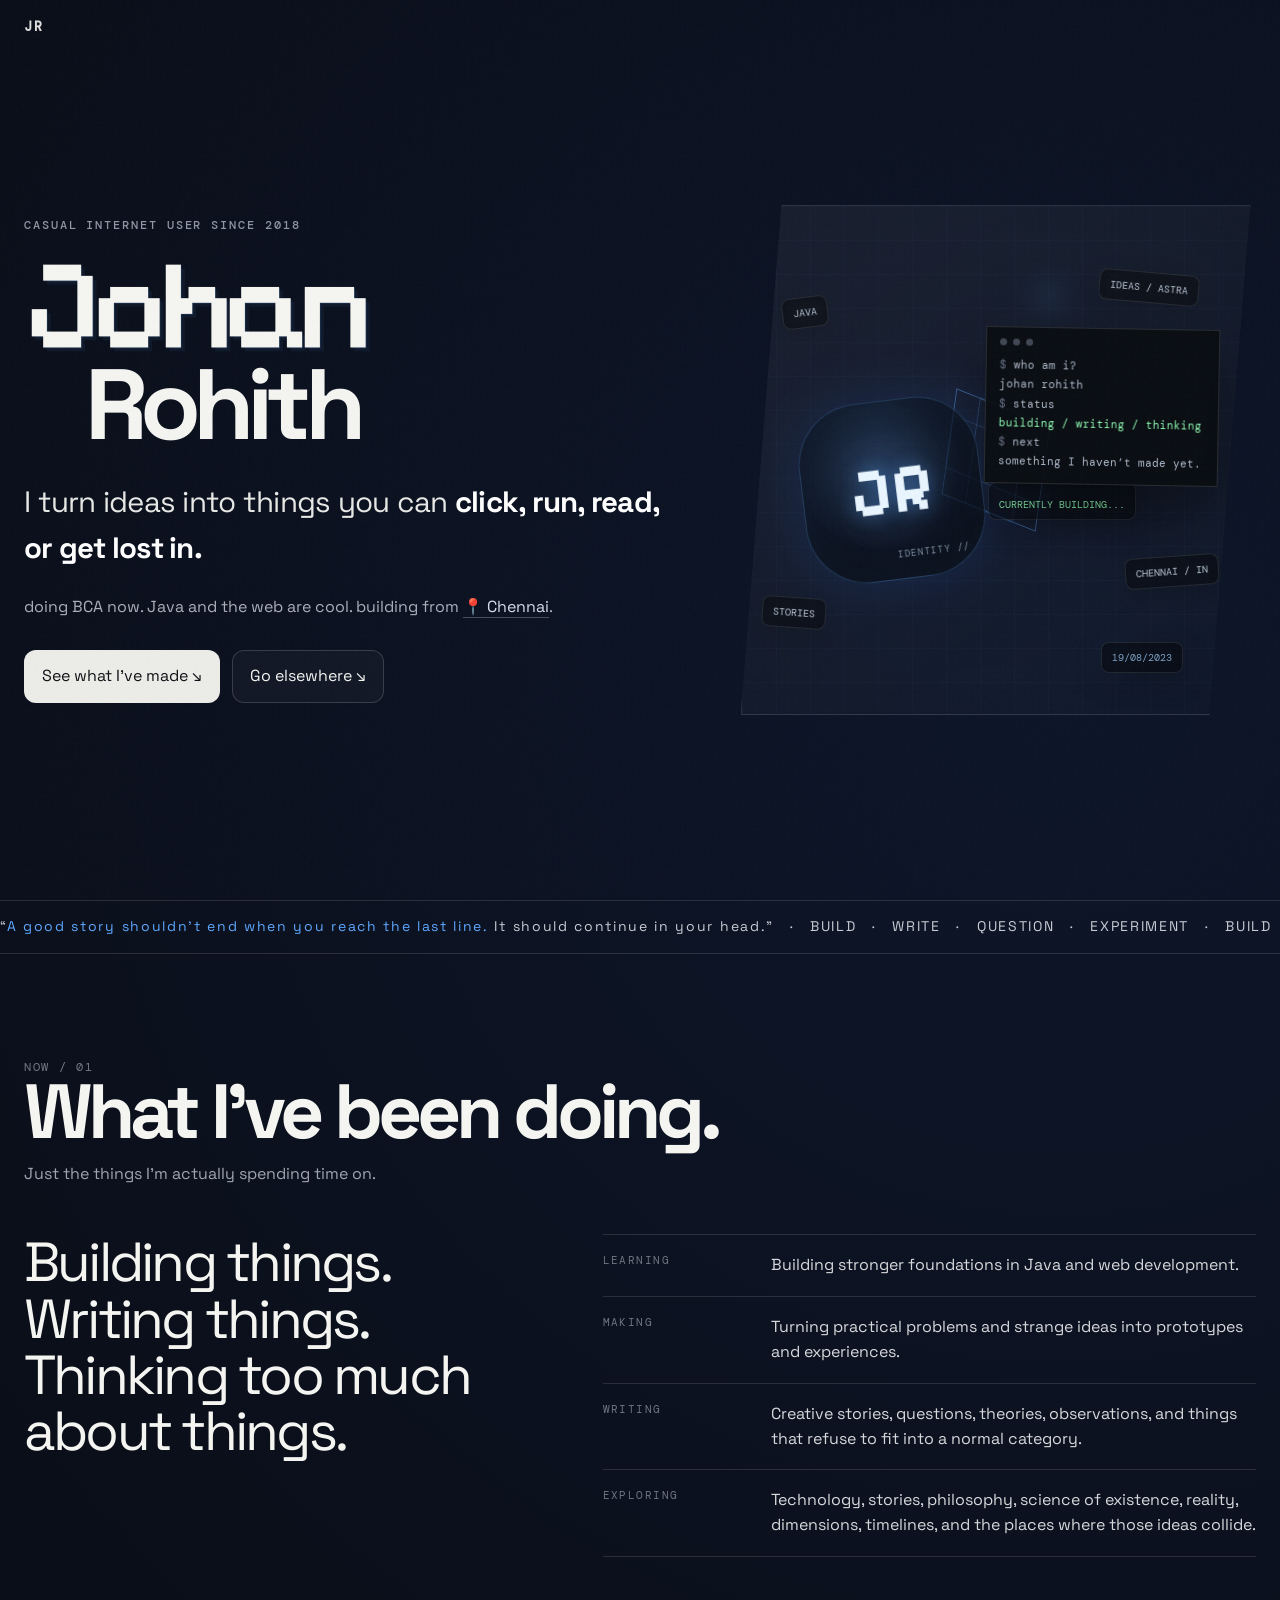
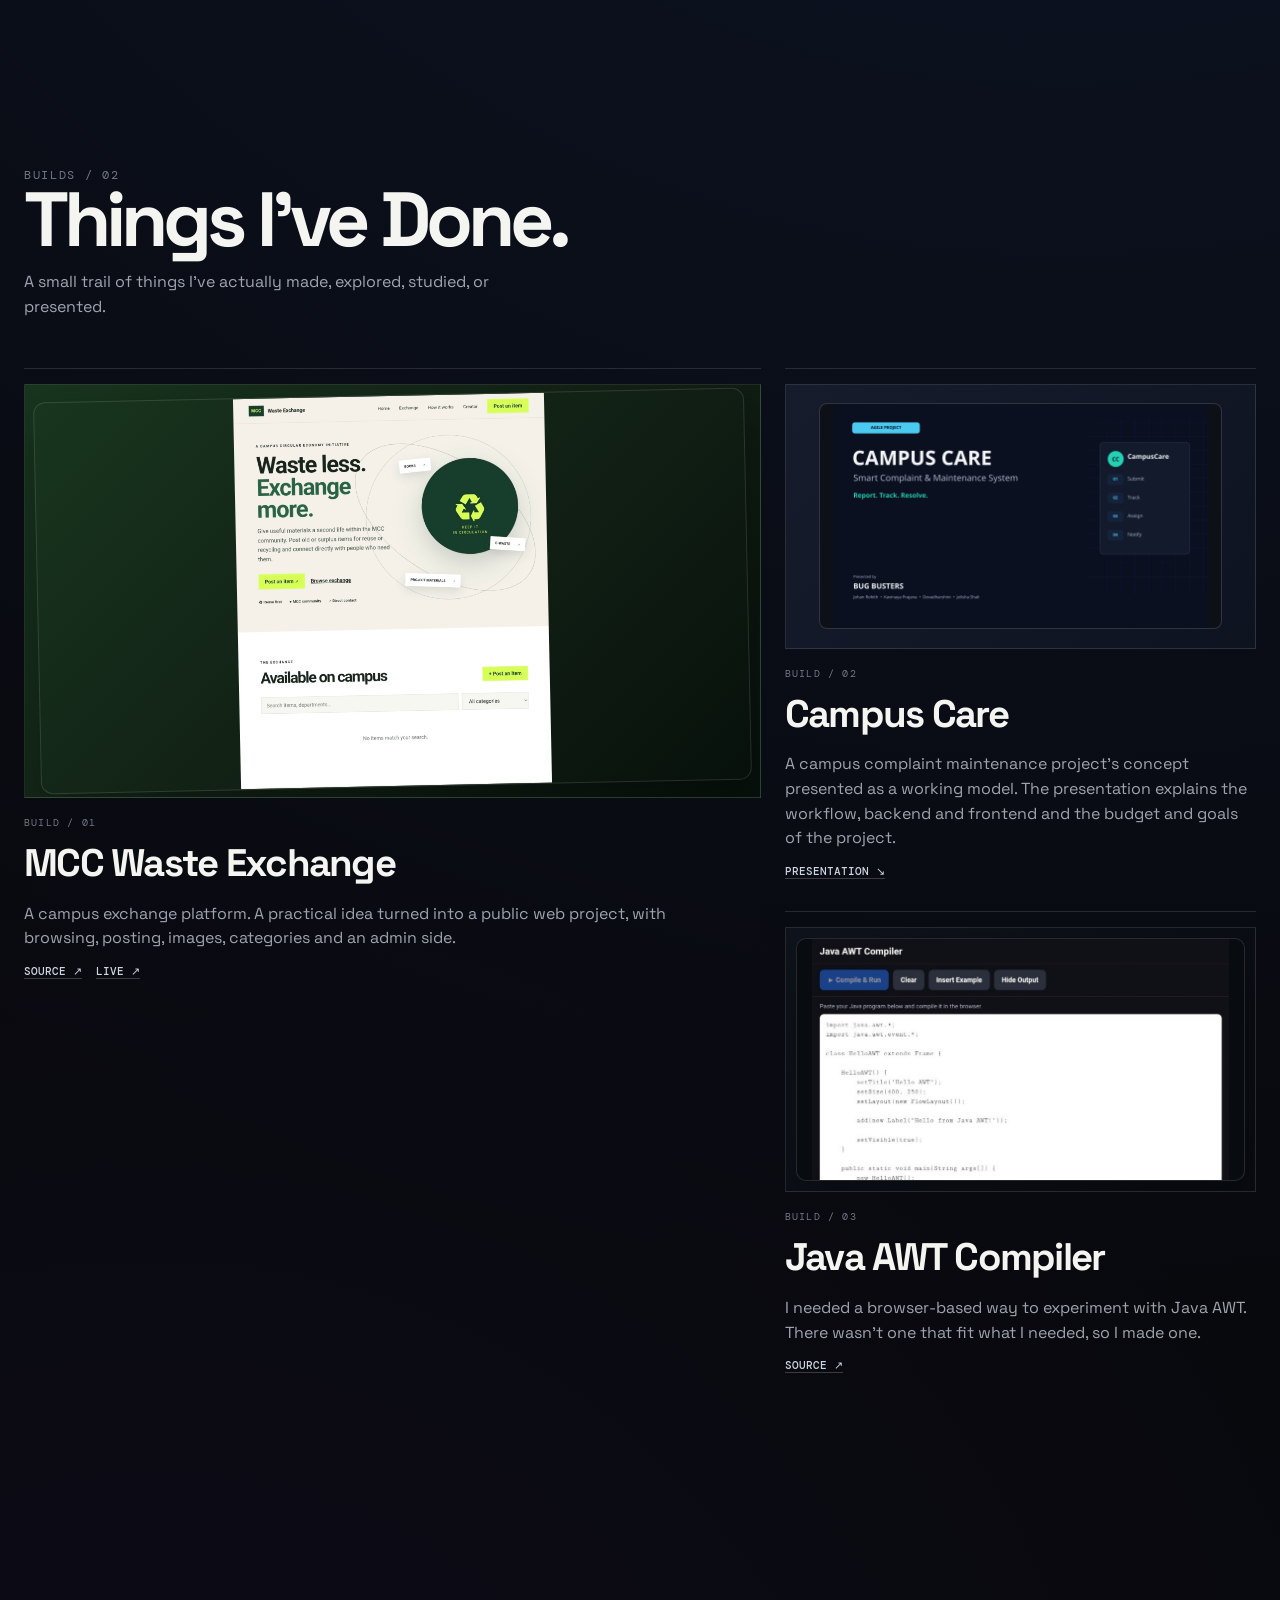
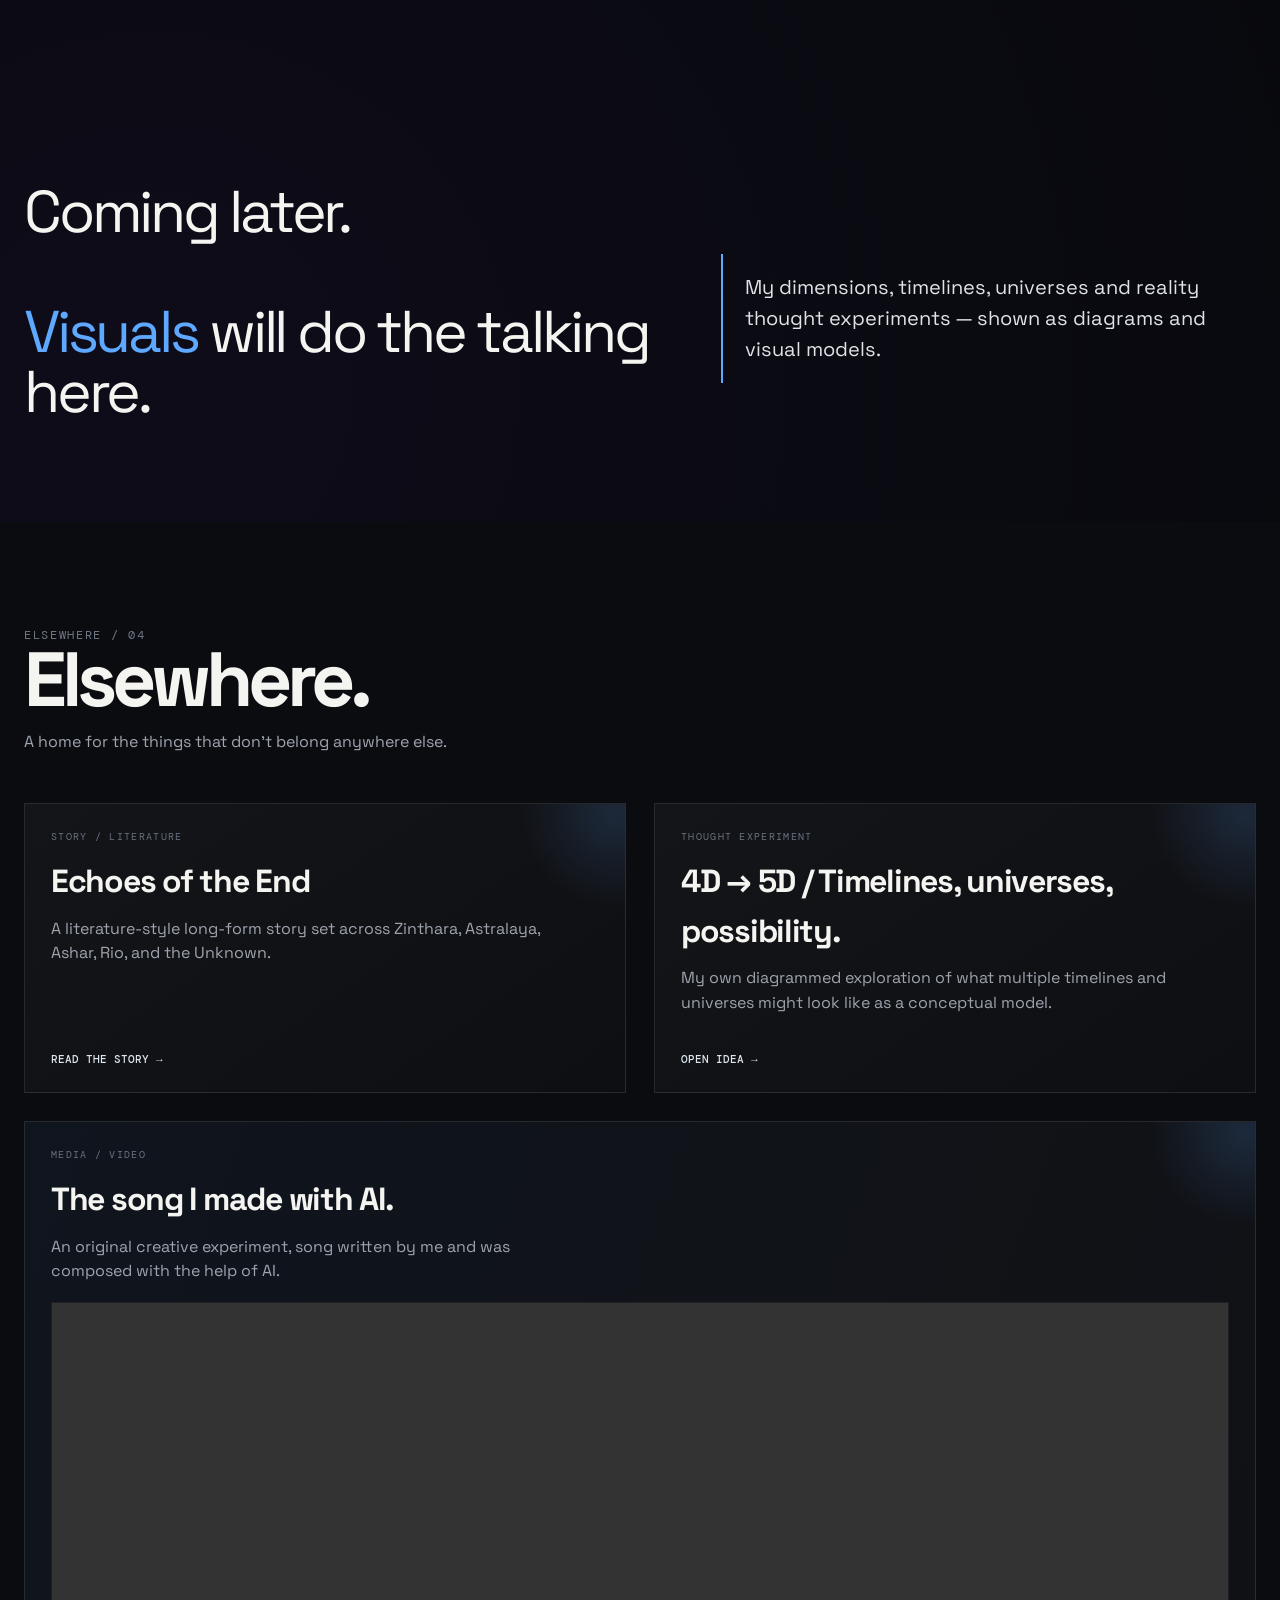
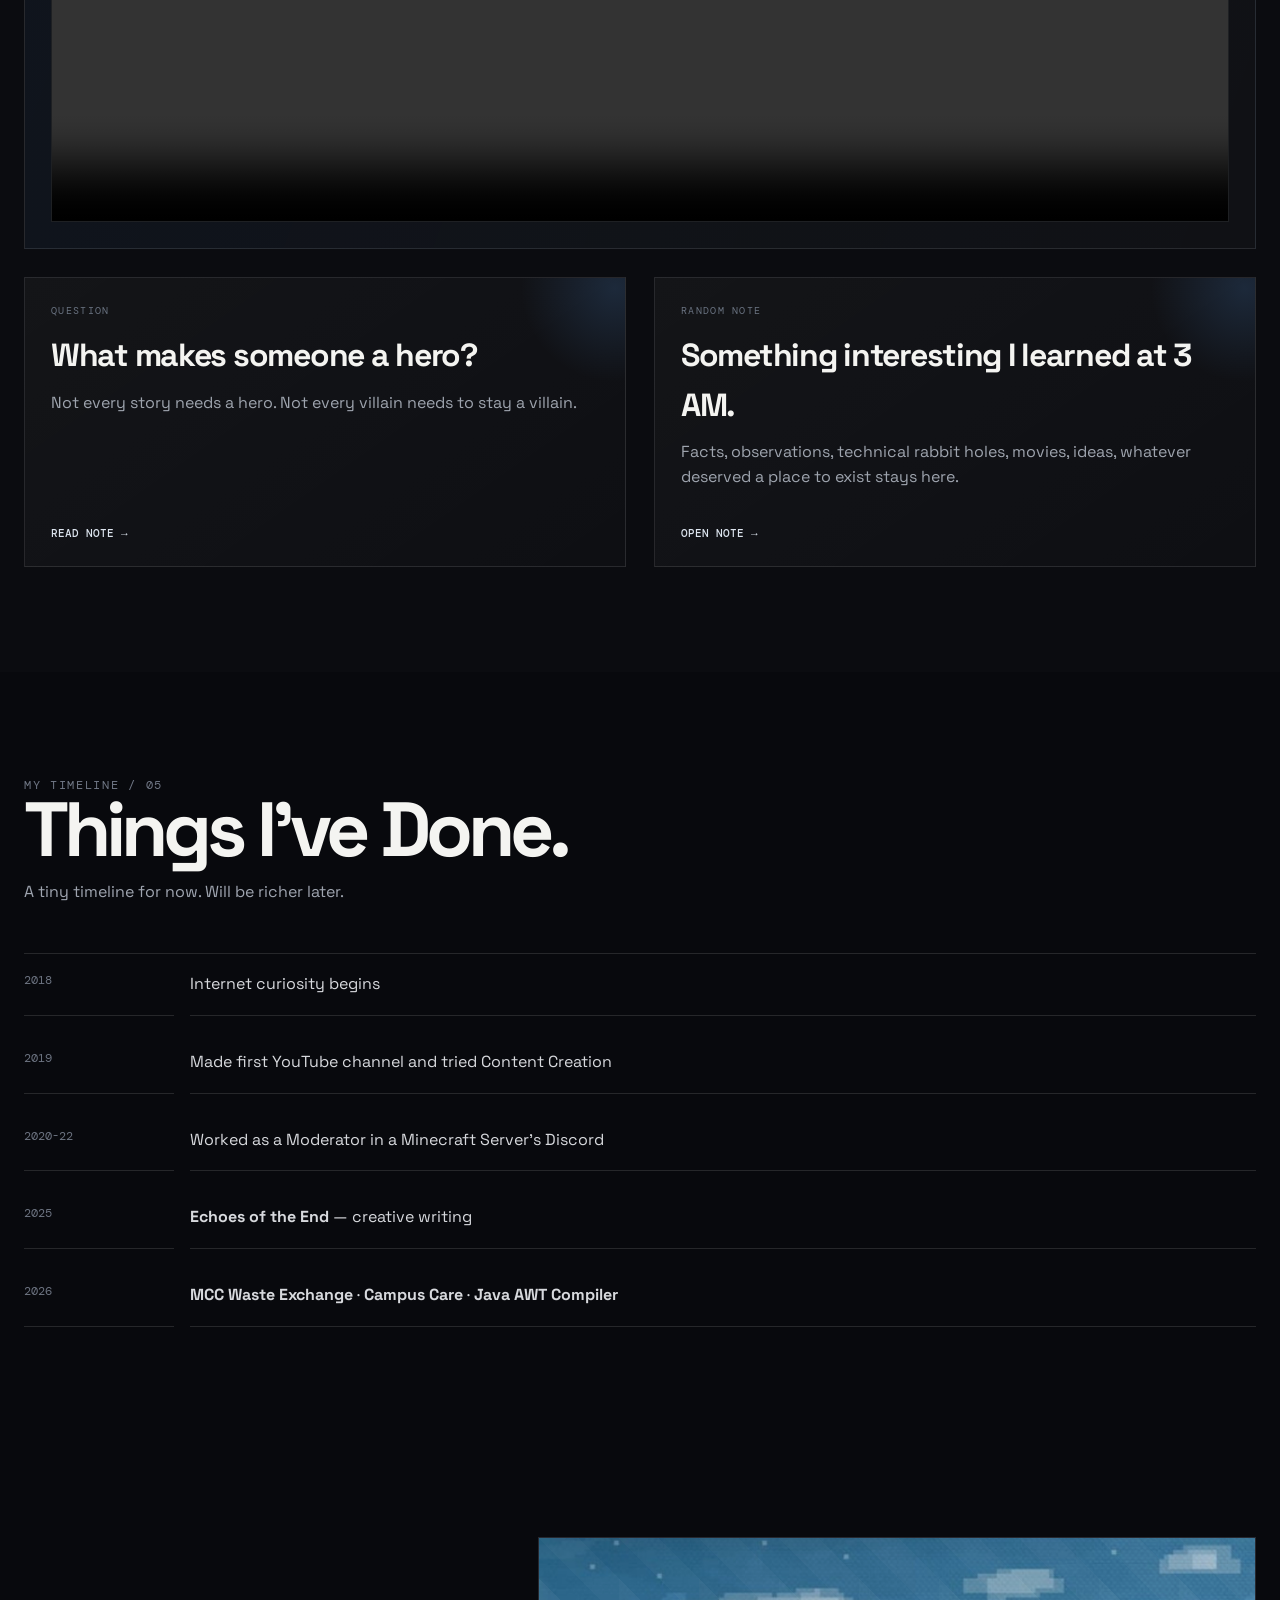
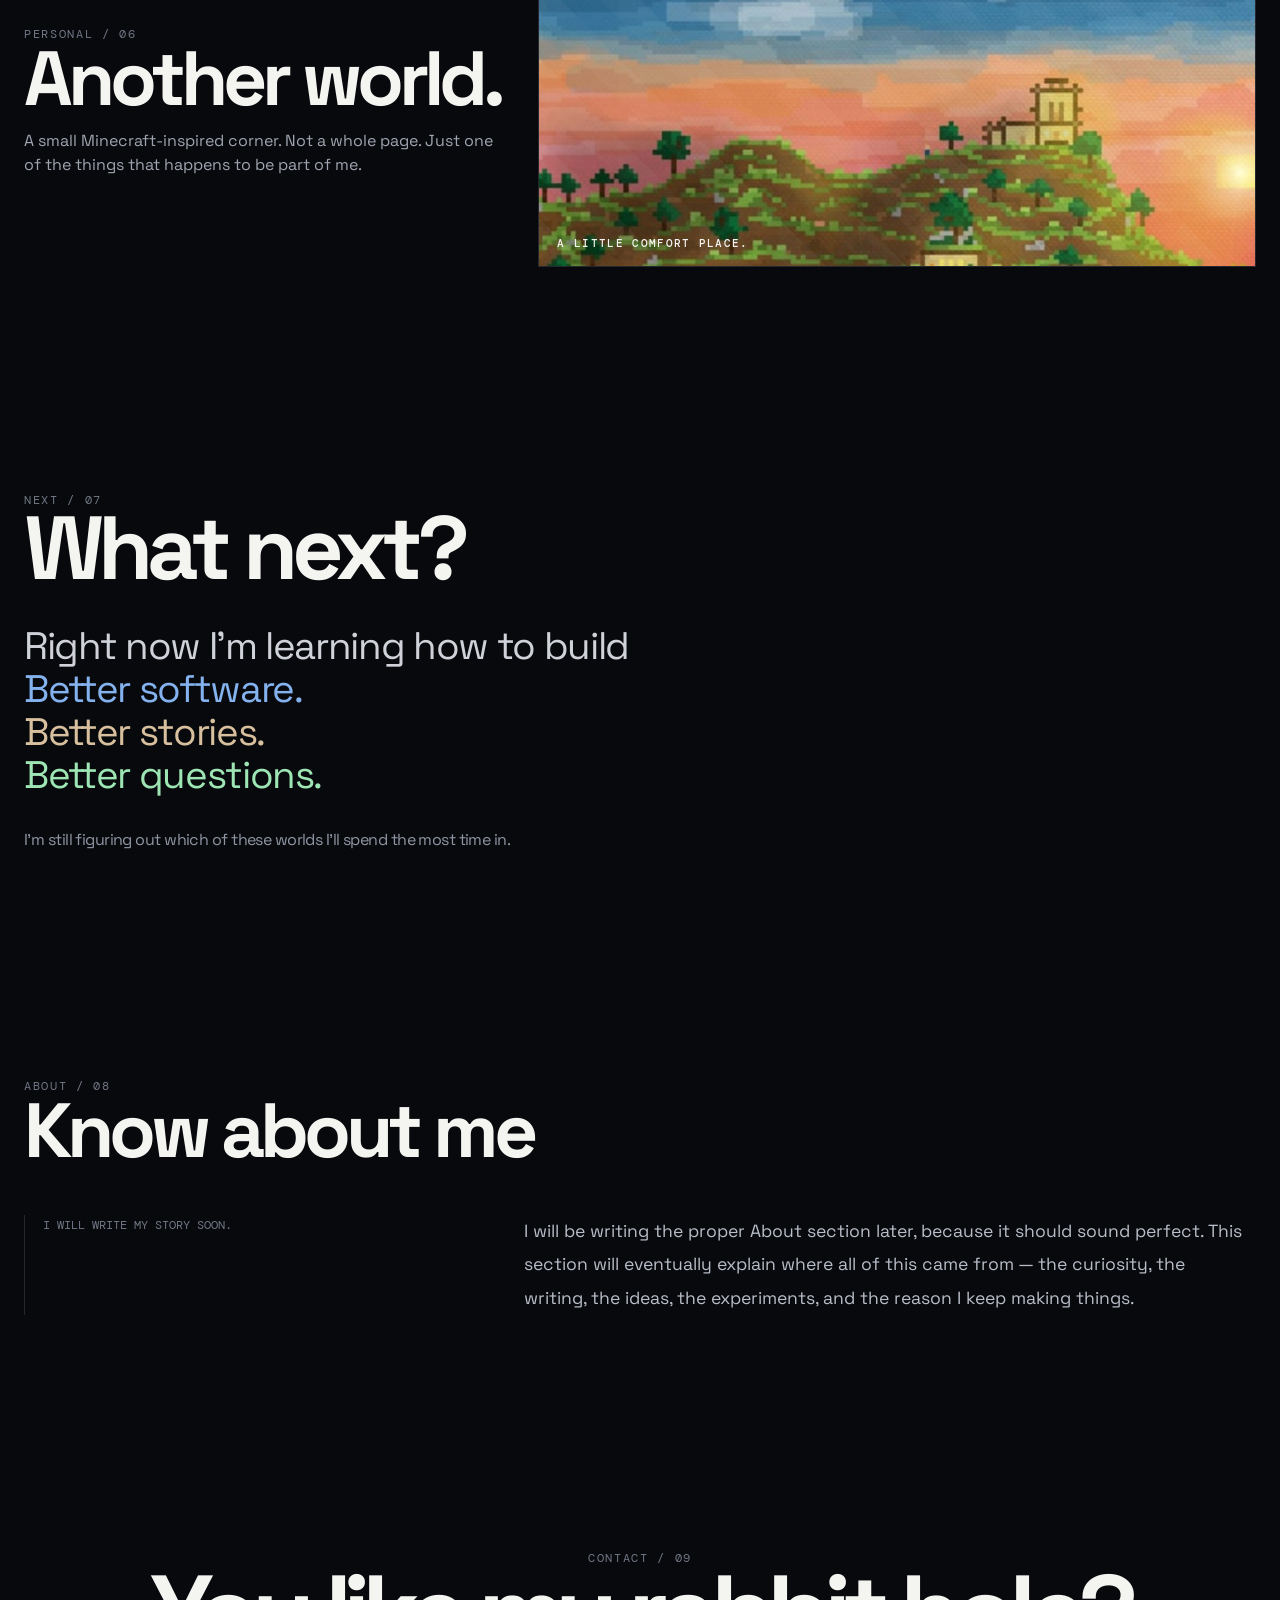
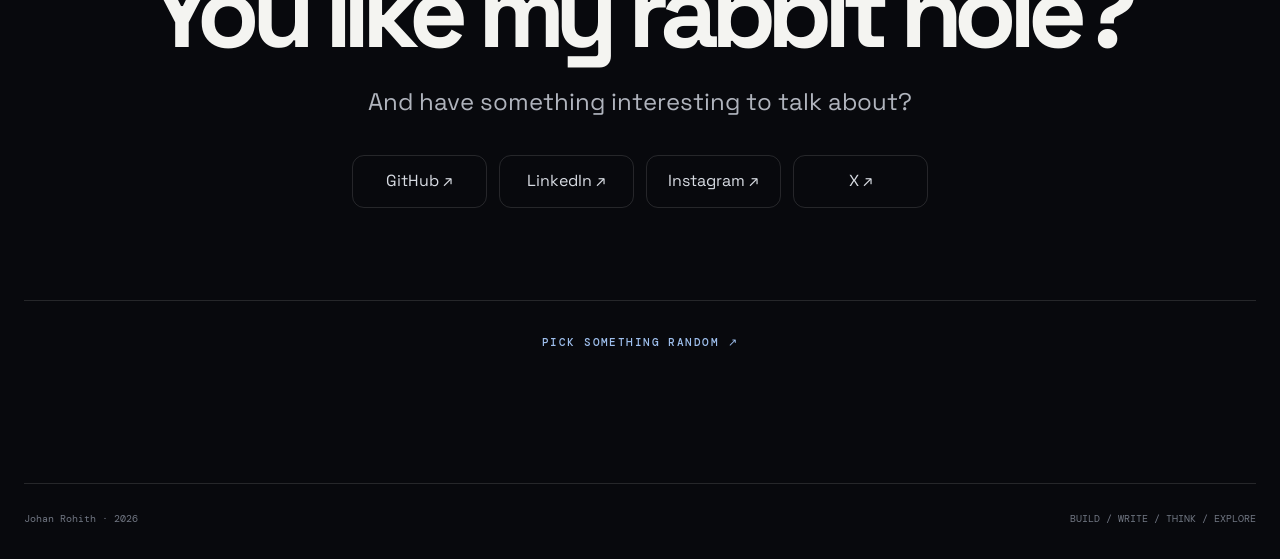
==== commit 27cdafd9: "Update index.html" ====
--- a/index.html
+++ b/index.html
@@ -231,17 +231,19 @@
   <div class="section-head reveal"><div><div class="index">ELSEWHERE / 04</div><h2 class="title">Elsewhere.</h2><p class="subtitle">A home for the things that don’t belong anywhere else.</p></div></div>
   <div class="else-grid">
     <article class="note reveal"><div class="note-meta">STORY / LITERATURE</div><h3>Echoes of the End</h3><p>A literature-style long-form story set across Zinthara, Astralaya, Ashar, Rio, and the Unknown.</p><a href="pages/echoes-of-the-end.html">READ THE STORY →</a></article>
-    <article class="note reveal"><div class="note-meta">THOUGHT EXPERIMENT</div><h3>4D → 5D / Timelines, universes, possibility.</h3><p>Your own diagrammed exploration of what multiple timelines and universes might look like as a conceptual model.</p><a href="#" onclick="return false" aria-label="Open the 4D to 5D thought experiment">OPEN IDEA →</a></article>
-    <article class="note wide reveal"><div class="note-meta">MEDIA / VIDEO</div><h3>The song I made with AI.</h3><p>An original creative experiment, embedded directly into the site.</p><video controls preload="metadata" playsinline style="display:block;width:100%;max-height:520px;margin-top:18px;border:1px solid rgba(255,255,255,.1);background:#05070a;"><source src="assets/elsewhere/ai-song.mp4" type="video/mp4">Your browser does not support embedded video.</video></article>
+    <article class="note reveal"><div class="note-meta">THOUGHT EXPERIMENT</div><h3>4D → 5D / Timelines, universes, possibility.</h3><p>My own diagrammed exploration of what multiple timelines and universes might look like as a conceptual model.</p><a href="#" onclick="return false" aria-label="Open the 4D to 5D thought experiment">OPEN IDEA →</a></article>
+    <article class="note wide reveal"><div class="note-meta">MEDIA / VIDEO</div><h3>The song I made with AI.</h3><p>An original creative experiment, song written by me and was composed with the help of AI.</p><video controls preload="metadata" playsinline style="display:block;width:100%;max-height:520px;margin-top:18px;border:1px solid rgba(255,255,255,.1);background:#05070a;"><source src="assets/elsewhere/ai-song.mp4" type="video/mp4">Your browser does not support embedded video.</video></article>
     <article class="note reveal"><div class="note-meta">QUESTION</div><h3>What makes someone a hero?</h3><p>Not every story needs a hero. Not every villain needs to stay a villain.</p><a href="#" onclick="return false">READ NOTE →</a></article>
-    <article class="note reveal"><div class="note-meta">RANDOM NOTE</div><h3>Something interesting I learned at 2 AM.</h3><p>Facts, observations, technical rabbit holes, movies, ideas, whatever deserved a place to exist.</p><a href="#" onclick="return false" aria-label="Open the 2 AM note">OPEN NOTE →</a></article>
+    <article class="note reveal"><div class="note-meta">RANDOM NOTE</div><h3>Something interesting I learned at 3 AM.</h3><p>Facts, observations, technical rabbit holes, movies, ideas, whatever deserved a place to exist stays here.</p><a href="#" onclick="return false" aria-label="Open the 2 AM note">OPEN NOTE →</a></article>
   </div>
 </div></section>
 
 <section class="section"><div class="container">
-  <div class="section-head reveal"><div><div class="index">TRAIL / 05</div><h2 class="title">Things I’ve Done.</h2><p class="subtitle">A tiny timeline for now. We can make it much richer later.</p></div></div>
+  <div class="section-head reveal"><div><div class="index">My Timeline / 05</div><h2 class="title">Things I’ve Done.</h2><p class="subtitle">A tiny timeline for now. Will be richer later.</p></div></div>
   <div class="trail reveal">
-    <div class="trail-item"><div class="trail-year">2018</div><div class="trail-desc">internet curiosity begins</div></div>
+    <div class="trail-item"><div class="trail-year">2018</div><div class="trail-desc">Internet curiosity begins</div></div>
+    <div class="trail-item"><div class="trail-year">2019</div><div class="trail-desc">Made first YouTube channel and tried Content Creation</div></div>
+    <div class="trail-item"><div class="trail-year">2020-22</div><div class="trail-desc">Worked as a Moderator in a Minecraft Server's Discord</div></div>
     <div class="trail-item"><div class="trail-year">2025</div><div class="trail-desc"><strong>Echoes of the End</strong> — creative writing</div></div>
     <div class="trail-item"><div class="trail-year">2026</div><div class="trail-desc"><strong>MCC Waste Exchange</strong> · <strong>Campus Care</strong> · <strong>Java AWT Compiler</strong></div></div>
   </div>
@@ -249,12 +251,12 @@
 
 <section class="section"><div class="container minecraft reveal">
   <div><div class="index">PERSONAL / 06</div><h2 class="title">Another world.</h2><p class="subtitle">A small Minecraft-inspired corner. Not a whole page. Just one of the things that happens to be part of me.</p></div>
-  <div class="voxel" style="background:#0d1017;"><img src="assets/minecraft/minecraft-artifact.png" alt="Pixel-art landscape with a small settlement at sunset" style="width:100%;height:100%;object-fit:cover;display:block;image-rendering:auto;"><div class="voxel-label">A LITTLE ELSEWHERE.</div></div>
-</div></section>
-
-<section class="next"><div class="container"><div class="next-copy reveal"><div class="index">NEXT / 07</div><h2>Where next?</h2><p><span>Right now I’m learning how to build</span><span>Better software.</span><span>Better stories.</span><span>Better questions.</span></p><p class="soft">I’m still figuring out which of these worlds I’ll spend the most time in.</p></div></div></section>
-
-<section class="section" id="about"><div class="container"><div class="section-head reveal"><div><div class="index">ABOUT / 08</div><h2 class="title">Know about me</h2></div></div><div class="about reveal"><div class="about-note">I WILL WRITE MY STORY SOON.</div><p class="about-copy">I’m writing the proper About section later, because it should sound perfect. This section will eventually explain where all of this came from — the curiosity, the writing, the ideas, the experiments, and the reason I keep making things.</p></div></div></section>
+  <div class="voxel" style="background:#0d1017;"><img src="assets/minecraft/minecraft-artifact.png" alt="Pixel-art landscape with a small settlement at sunset" style="width:100%;height:100%;object-fit:cover;display:block;image-rendering:auto;"><div class="voxel-label">A LITTLE COMFORT PLACE.</div></div>
+</div></section>
+
+<section class="next"><div class="container"><div class="next-copy reveal"><div class="index">NEXT / 07</div><h2>What next?</h2><p><span>Right now I’m learning how to build</span><span>Better software.</span><span>Better stories.</span><span>Better questions.</span></p><p class="soft">I’m still figuring out which of these worlds I’ll spend the most time in.</p></div></div></section>
+
+<section class="section" id="about"><div class="container"><div class="section-head reveal"><div><div class="index">ABOUT / 08</div><h2 class="title">Know about me</h2></div></div><div class="about reveal"><div class="about-note">I WILL WRITE MY STORY SOON.</div><p class="about-copy">I will be writing the proper About section later, because it should sound perfect. This section will eventually explain where all of this came from — the curiosity, the writing, the ideas, the experiments, and the reason I keep making things.</p></div></div></section>
 
 <section class="contact" id="contact"><div class="container reveal"><div class="index">CONTACT / 09</div><h2>You like my rabbit hole?</h2><p>And have something interesting to talk about?</p><div class="contact-links"><a href="https://github.com/johanrohith" target="_blank" rel="noopener">GitHub ↗</a><a href="https://linkedin.com/in/johanrohith" target="_blank" rel="noopener">LinkedIn ↗</a><a href="https://instagram.com/johanrohith" target="_blank" rel="noopener">Instagram ↗</a><a href="https://x.com/johanrohith" target="_blank" rel="noopener">X ↗</a></div><div class="random"><button id="randomBtn">Pick something random ↗</button><div class="random-result" id="randomResult"></div></div></div></section>
 
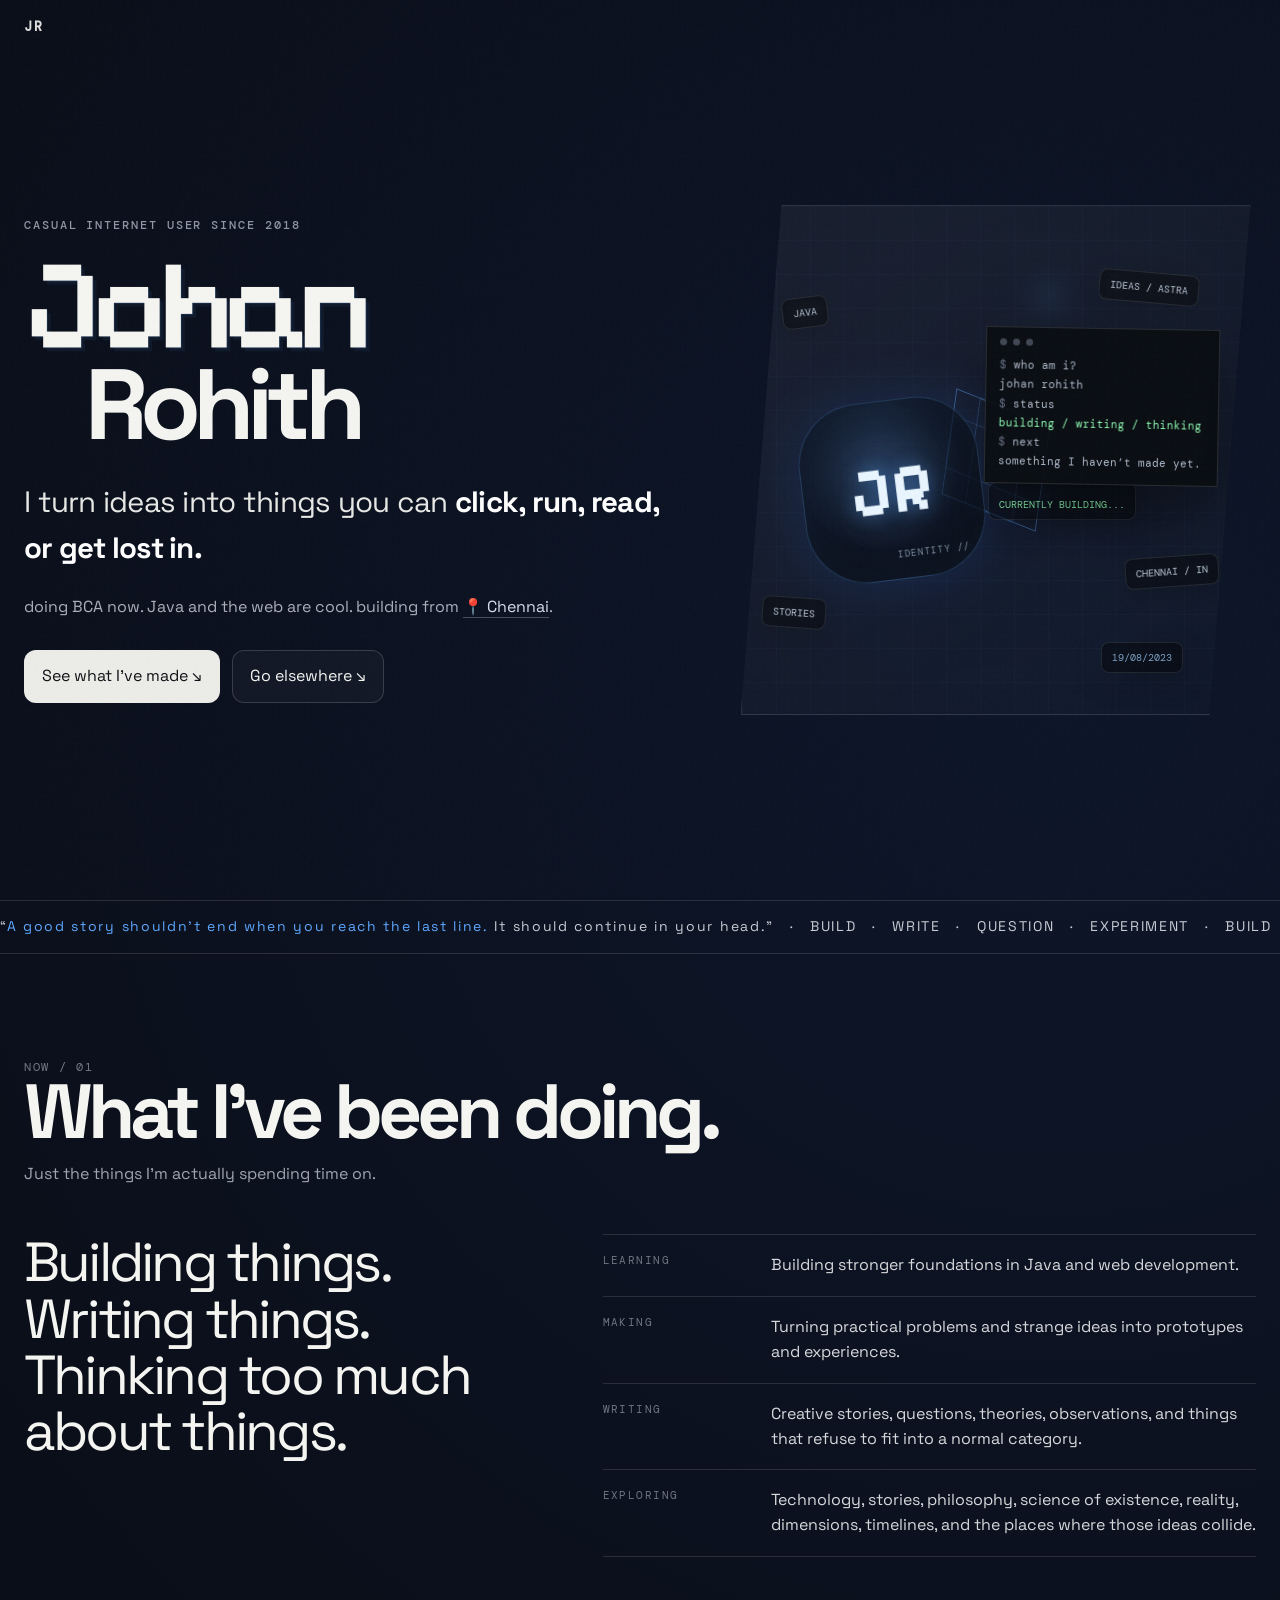
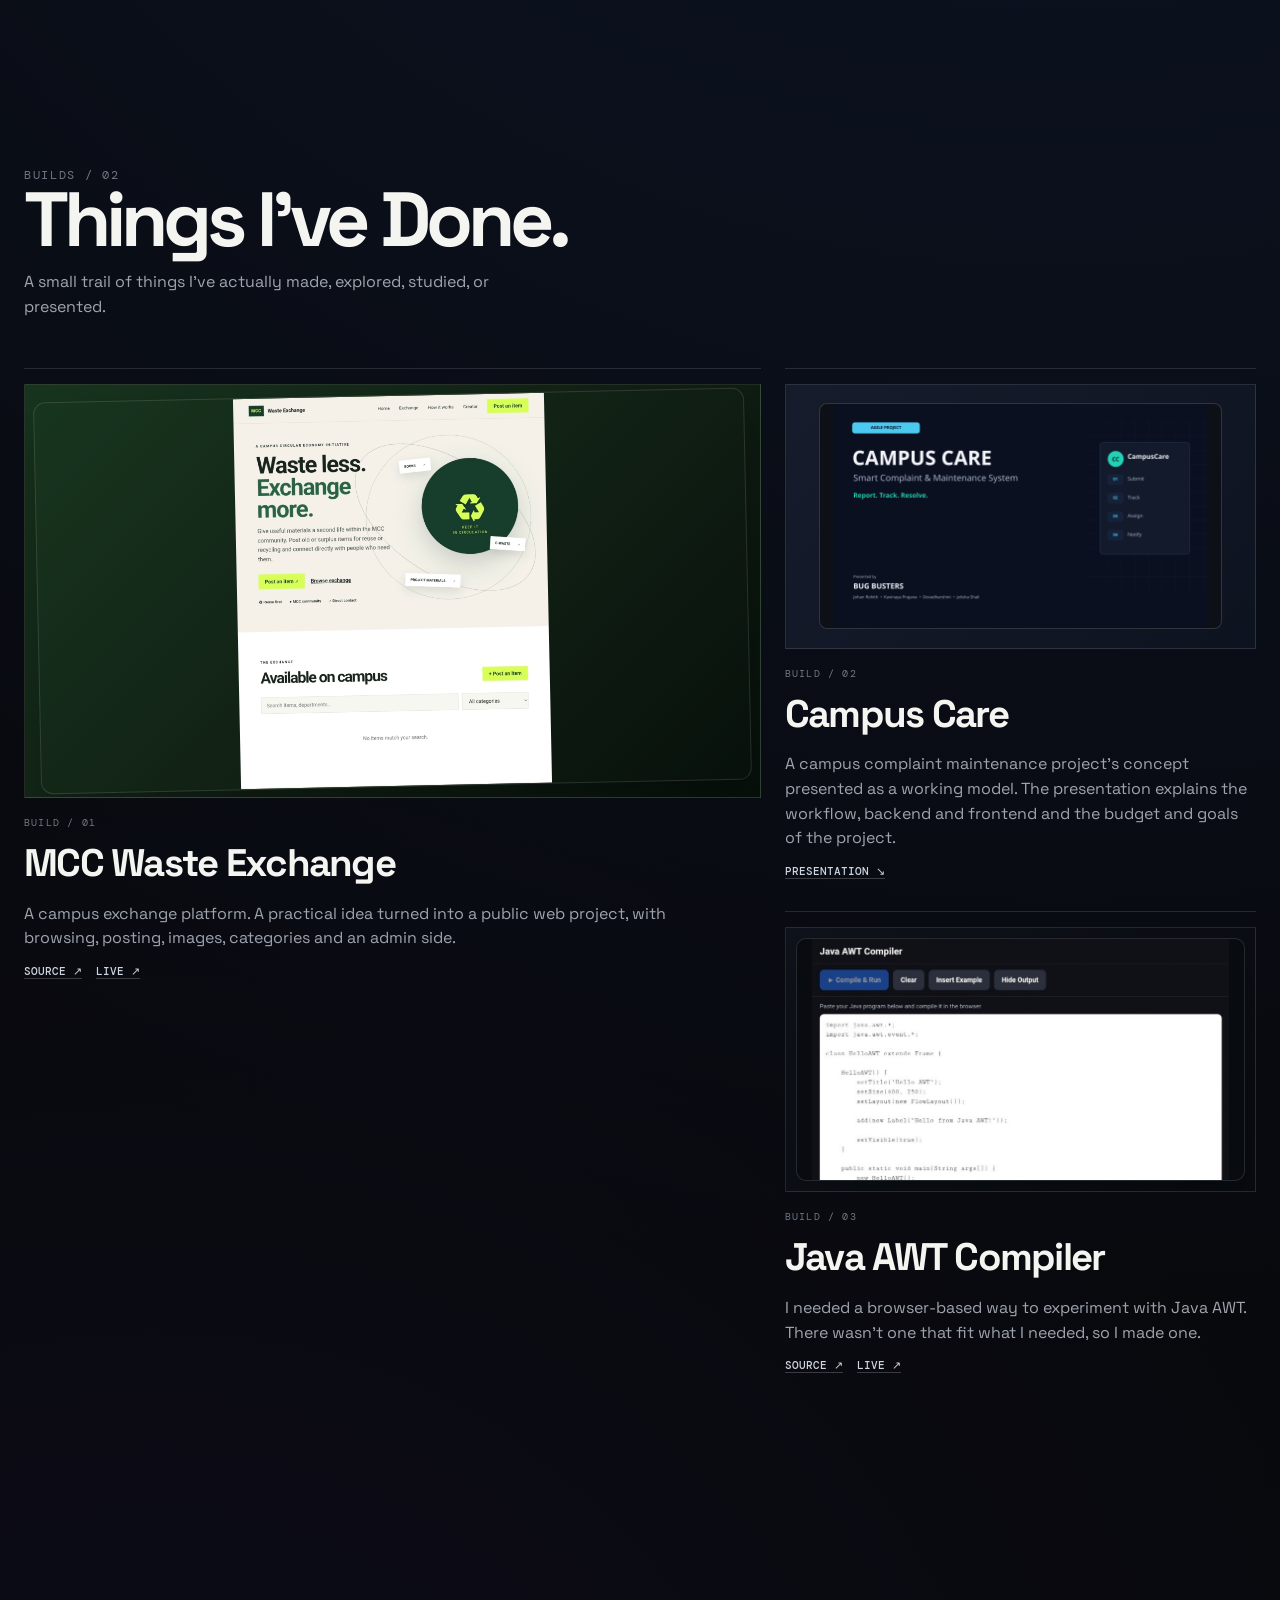
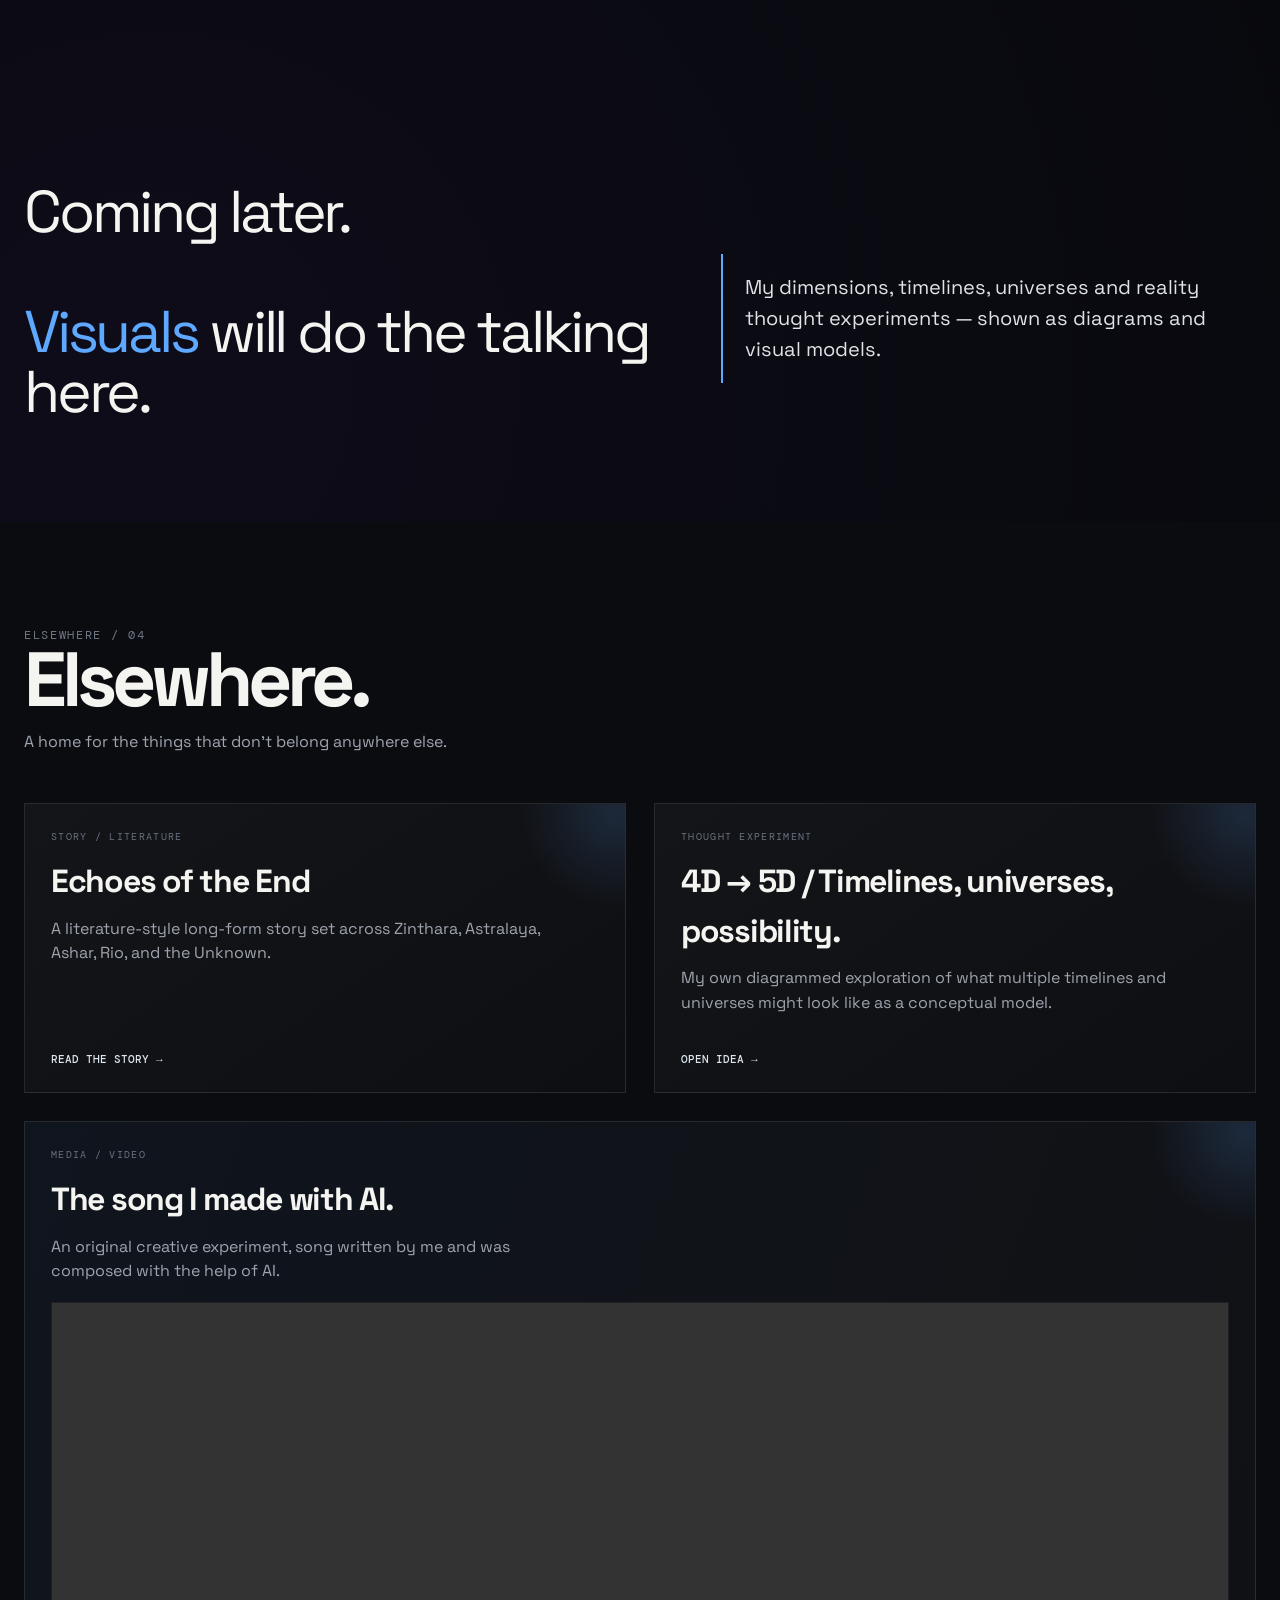
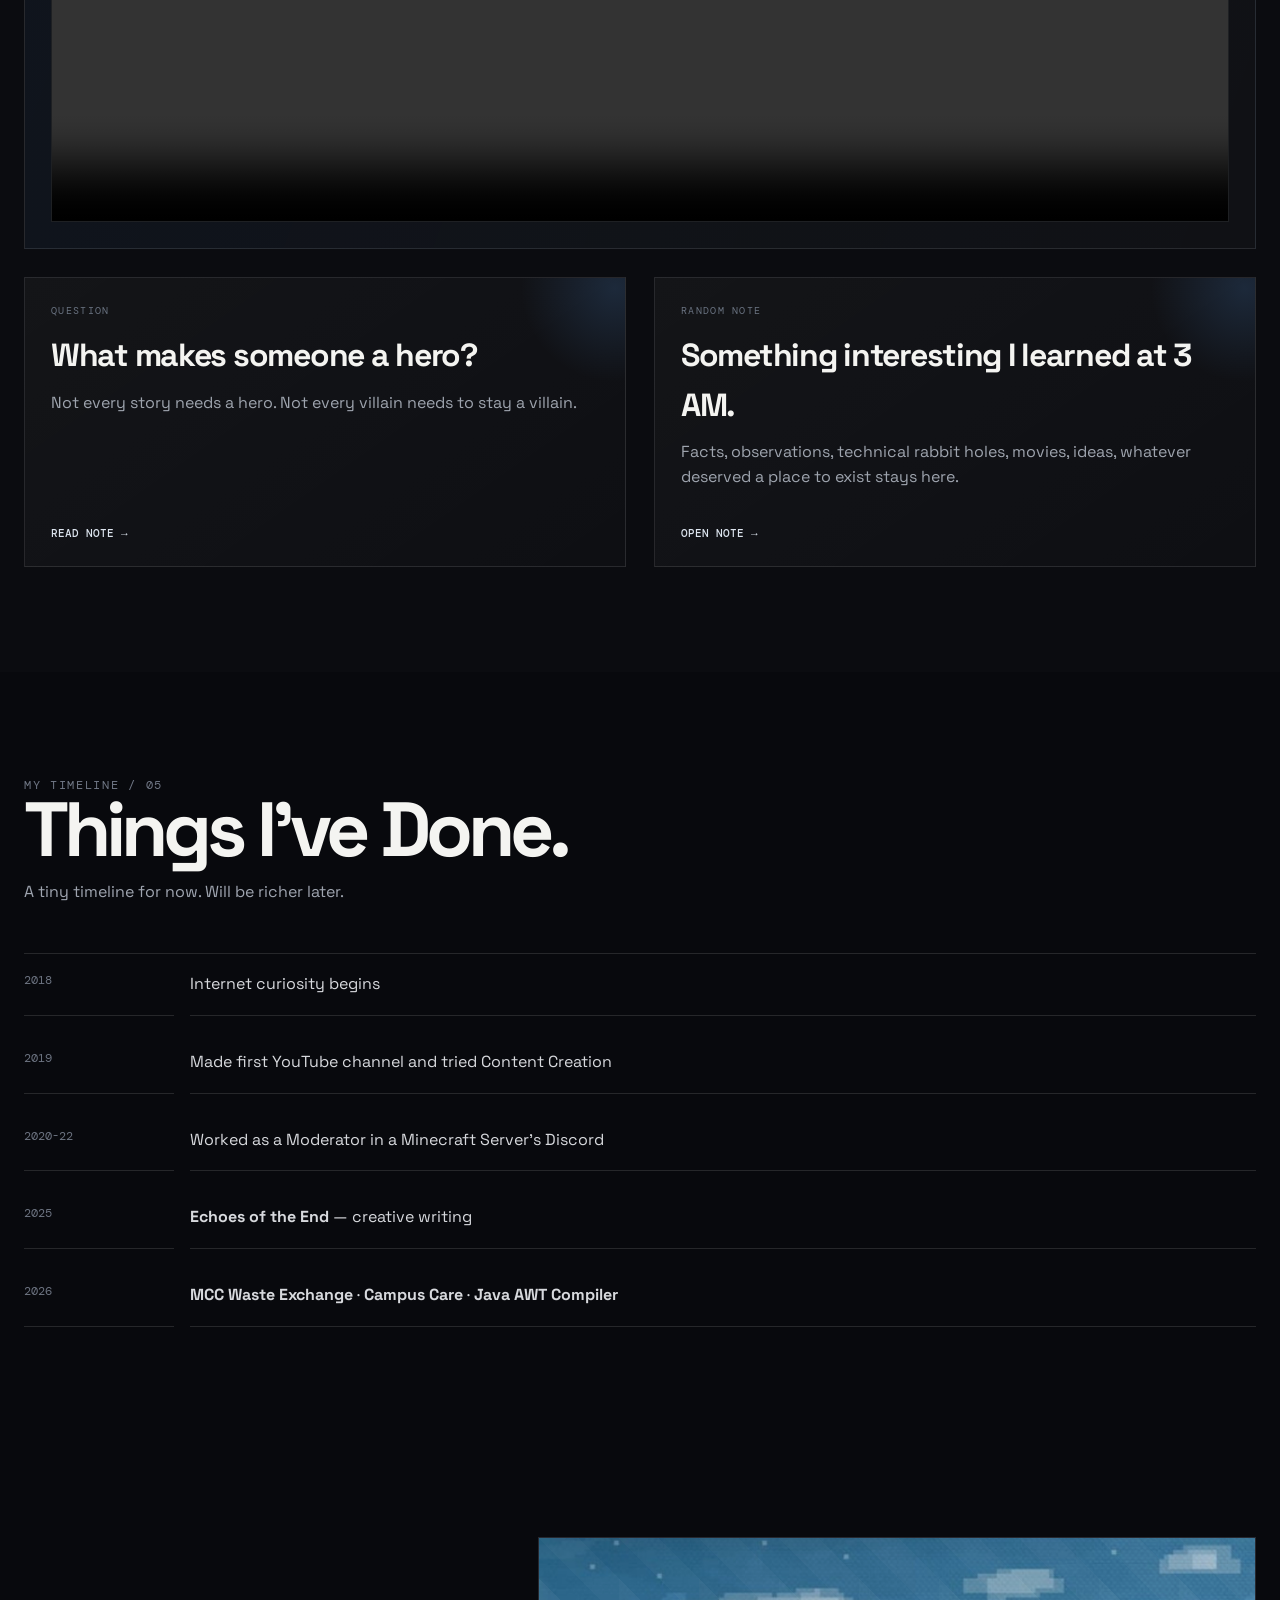
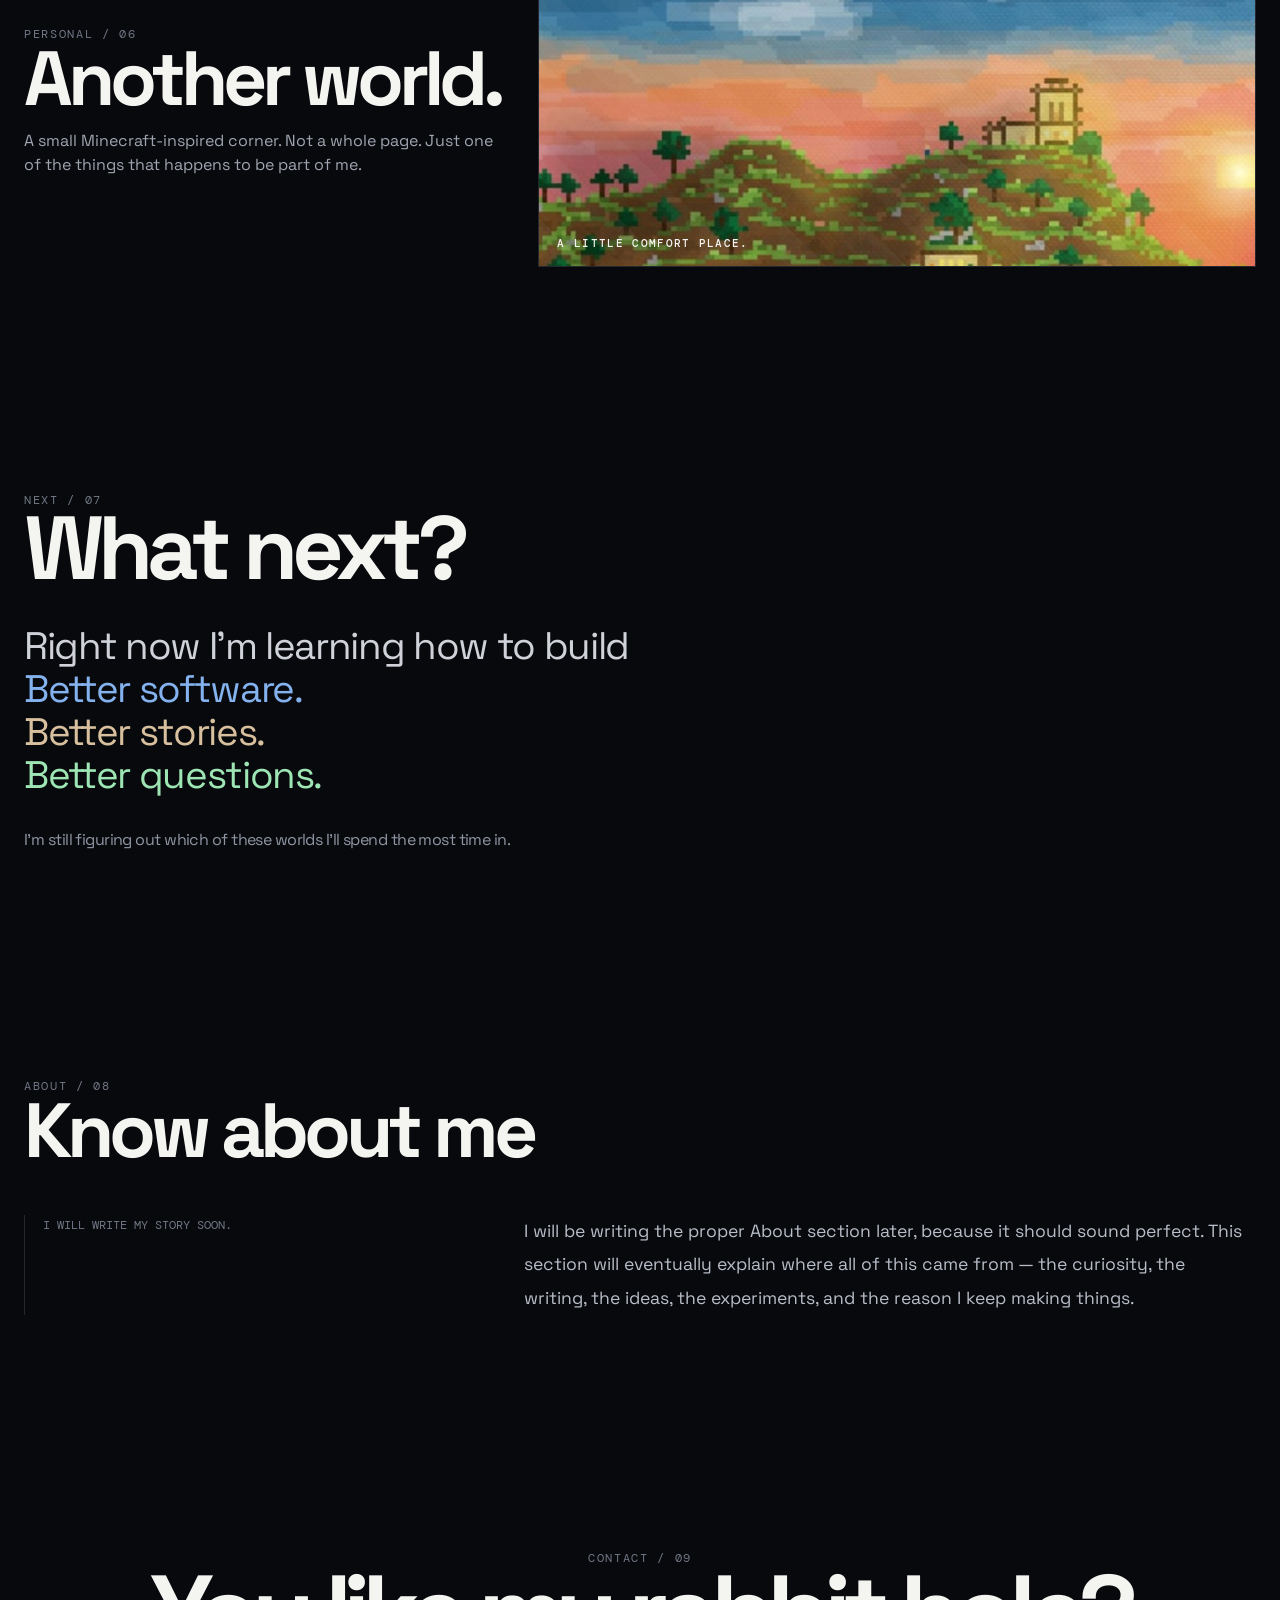
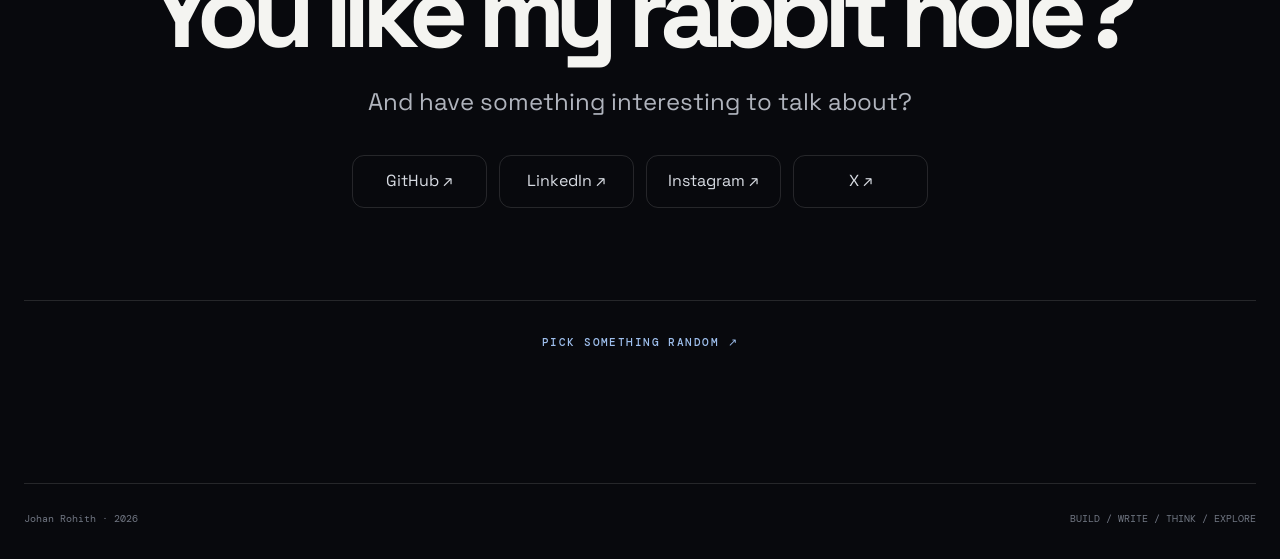
==== commit 2dce64a8: "Update index.html" ====
--- a/index.html
+++ b/index.html
@@ -206,7 +206,7 @@
   <div class="build-grid">
     <article class="build large reveal">
       <div class="visual exchange"><img class="project-shot" src="assets/mcc-waste-exchange/mcc-hero.jpg" alt="MCC Waste Exchange homepage preview" loading="lazy"></div>
-      <div class="build-info"><div class="build-num">BUILD / 01</div><h3>MCC Waste Exchange</h3><p>A campus exchange platform. A practical idea turned into a public web project, with browsing, posting, images, categories and an admin side.</p><div class="build-links"><a href="https://github.com/johanrohith/mcc-waste-exchange" target="_blank" rel="noopener">SOURCE ↗</a><a href="https://johanrohith.github.io/mcc-waste-exchange/" target="_blank" rel="noopener">LIVE ↗</a></div></div>
+      <div class="build-info"><div class="build-num">BUILD / 01</div><h3>MCC Waste Exchange</h3><p>A campus exchange platform. A practical idea turned into a public web project, with browsing, posting, images, categories and an admin side.</p><div class="build-links"><a href="https://github.com/johanrohith/mcc-waste-exchange" target="_blank" rel="noopener">SOURCE ↗</a> <a href="https://johanrohith.github.io/mcc-waste-exchange/" target="_blank" rel="noopener">LIVE ↗</a> </div></div>
     </article>
     <article class="build reveal">
       <div class="visual campus"><div class="campus-board"><div class="slide campus-cover" style="padding:0;overflow:hidden;"><img src="assets/campus-care/slides/cover.png" alt="Campus Care presentation cover" style="width:100%;height:100%;object-fit:contain;display:block;" loading="lazy"></div></div></div>
@@ -214,7 +214,7 @@
     </article>
     <article class="build reveal">
       <div class="visual compiler"><img class="compiler-shot" src="assets/java-awt-compiler/java-awt-compiler-running.jpg" alt="Java AWT Compiler running in a browser" loading="lazy"></div>
-      <div class="build-info"><div class="build-num">BUILD / 03</div><h3>Java AWT Compiler</h3><p>I needed a browser-based way to experiment with Java AWT. There wasn’t one that fit what I needed, so I made one.</p><div class="build-links"><a href="https://github.com/johanrohith/java-compiler" target="_blank" rel="noopener">SOURCE ↗</a></div></div>
+      <div class="build-info"><div class="build-num">BUILD / 03</div><h3>Java AWT Compiler</h3><p>I needed a browser-based way to experiment with Java AWT. There wasn’t one that fit what I needed, so I made one.</p><div class="build-links"><a href="https://github.com/johanrohith/java-compiler" target="_blank" rel="noopener">SOURCE ↗</a><a href="https://johanrohith.github.io/java-compiler/" target="_blank" rel="noopener">LIVE ↗</a></div></div>
     </article>
   </div>
 </div></section>
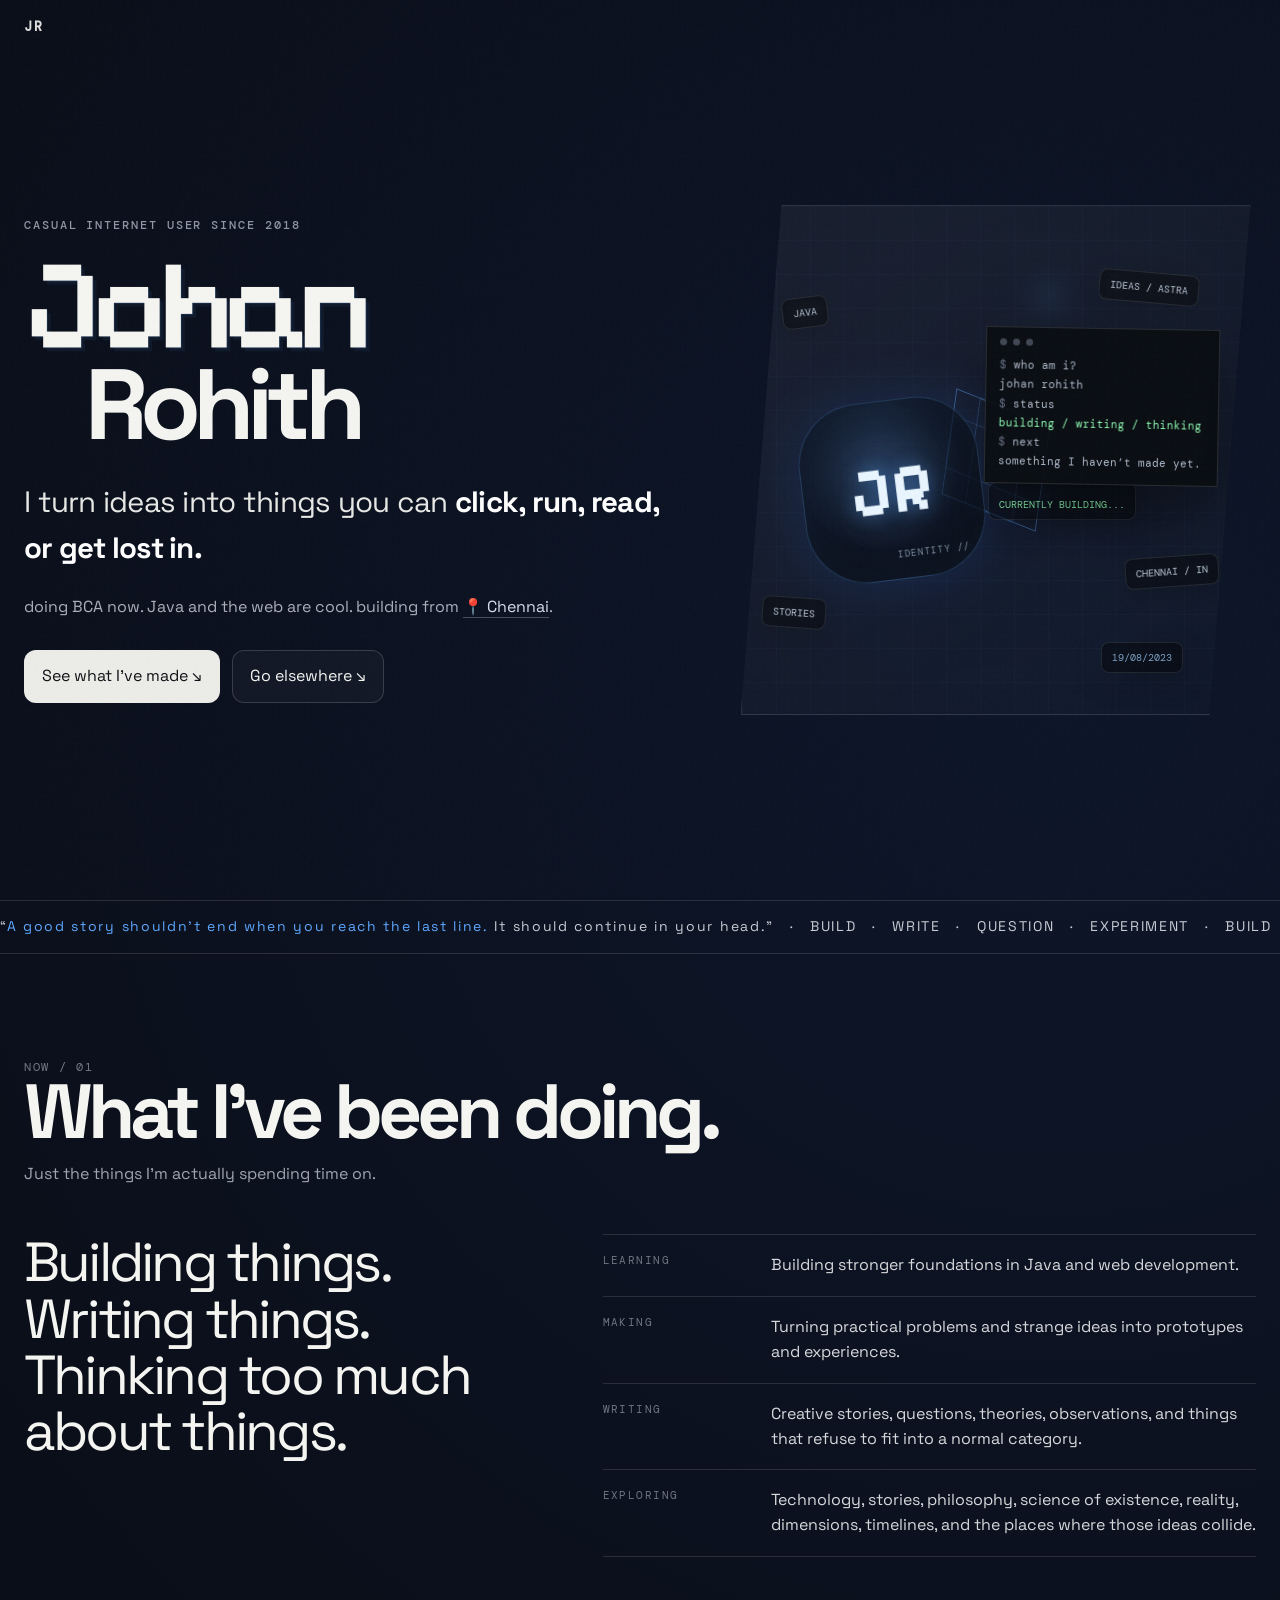
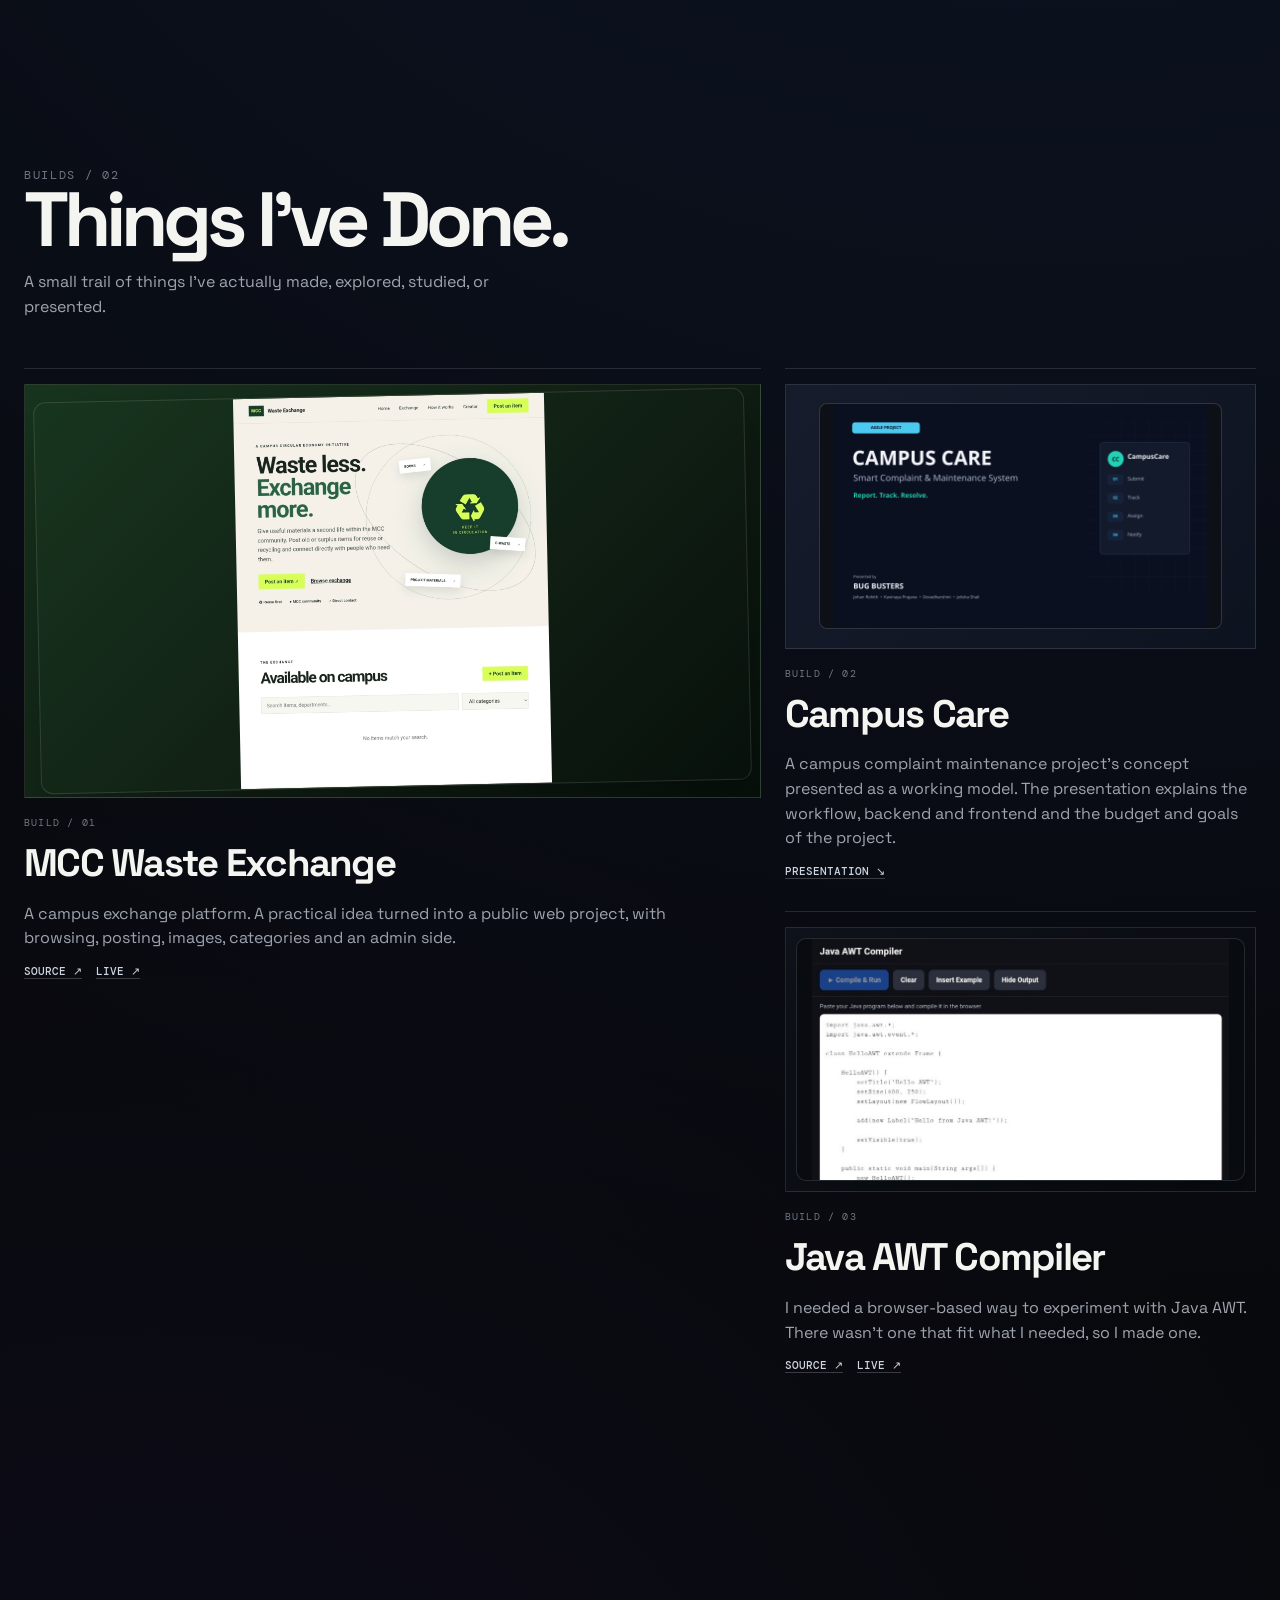
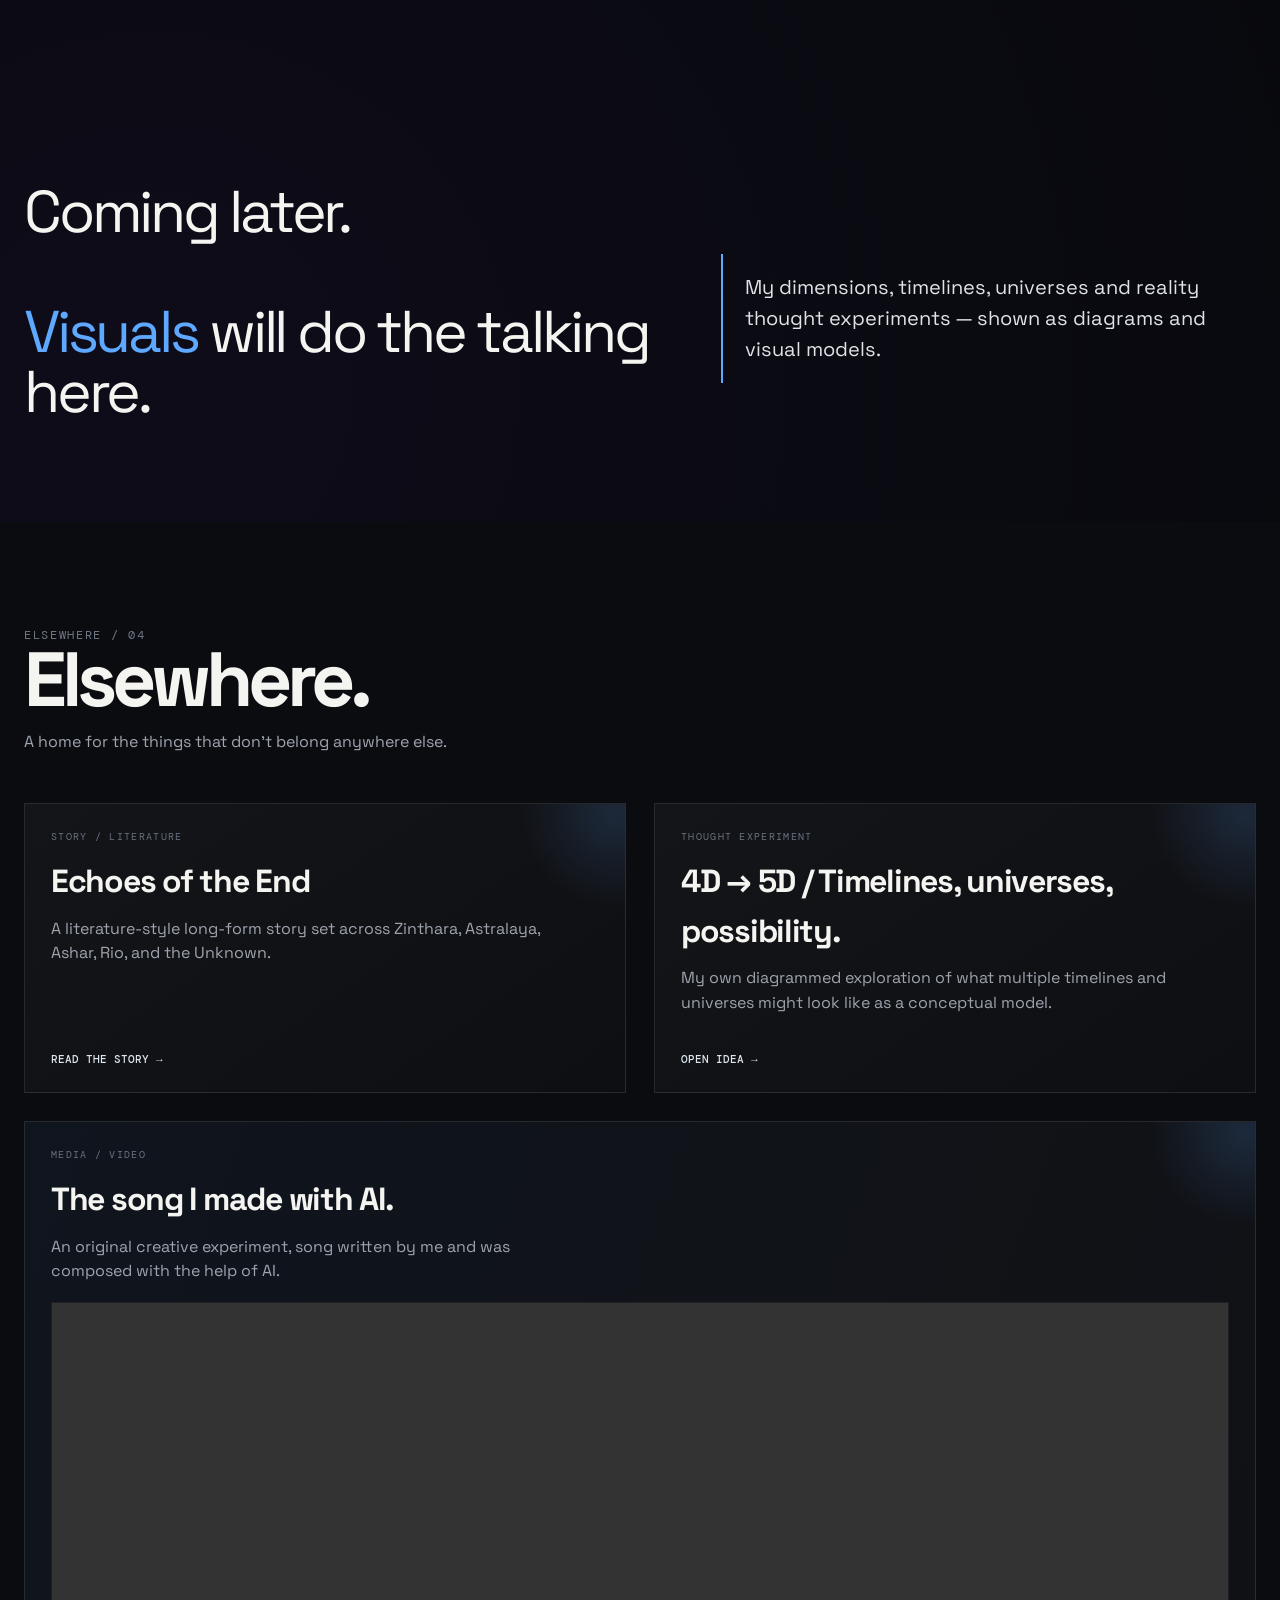
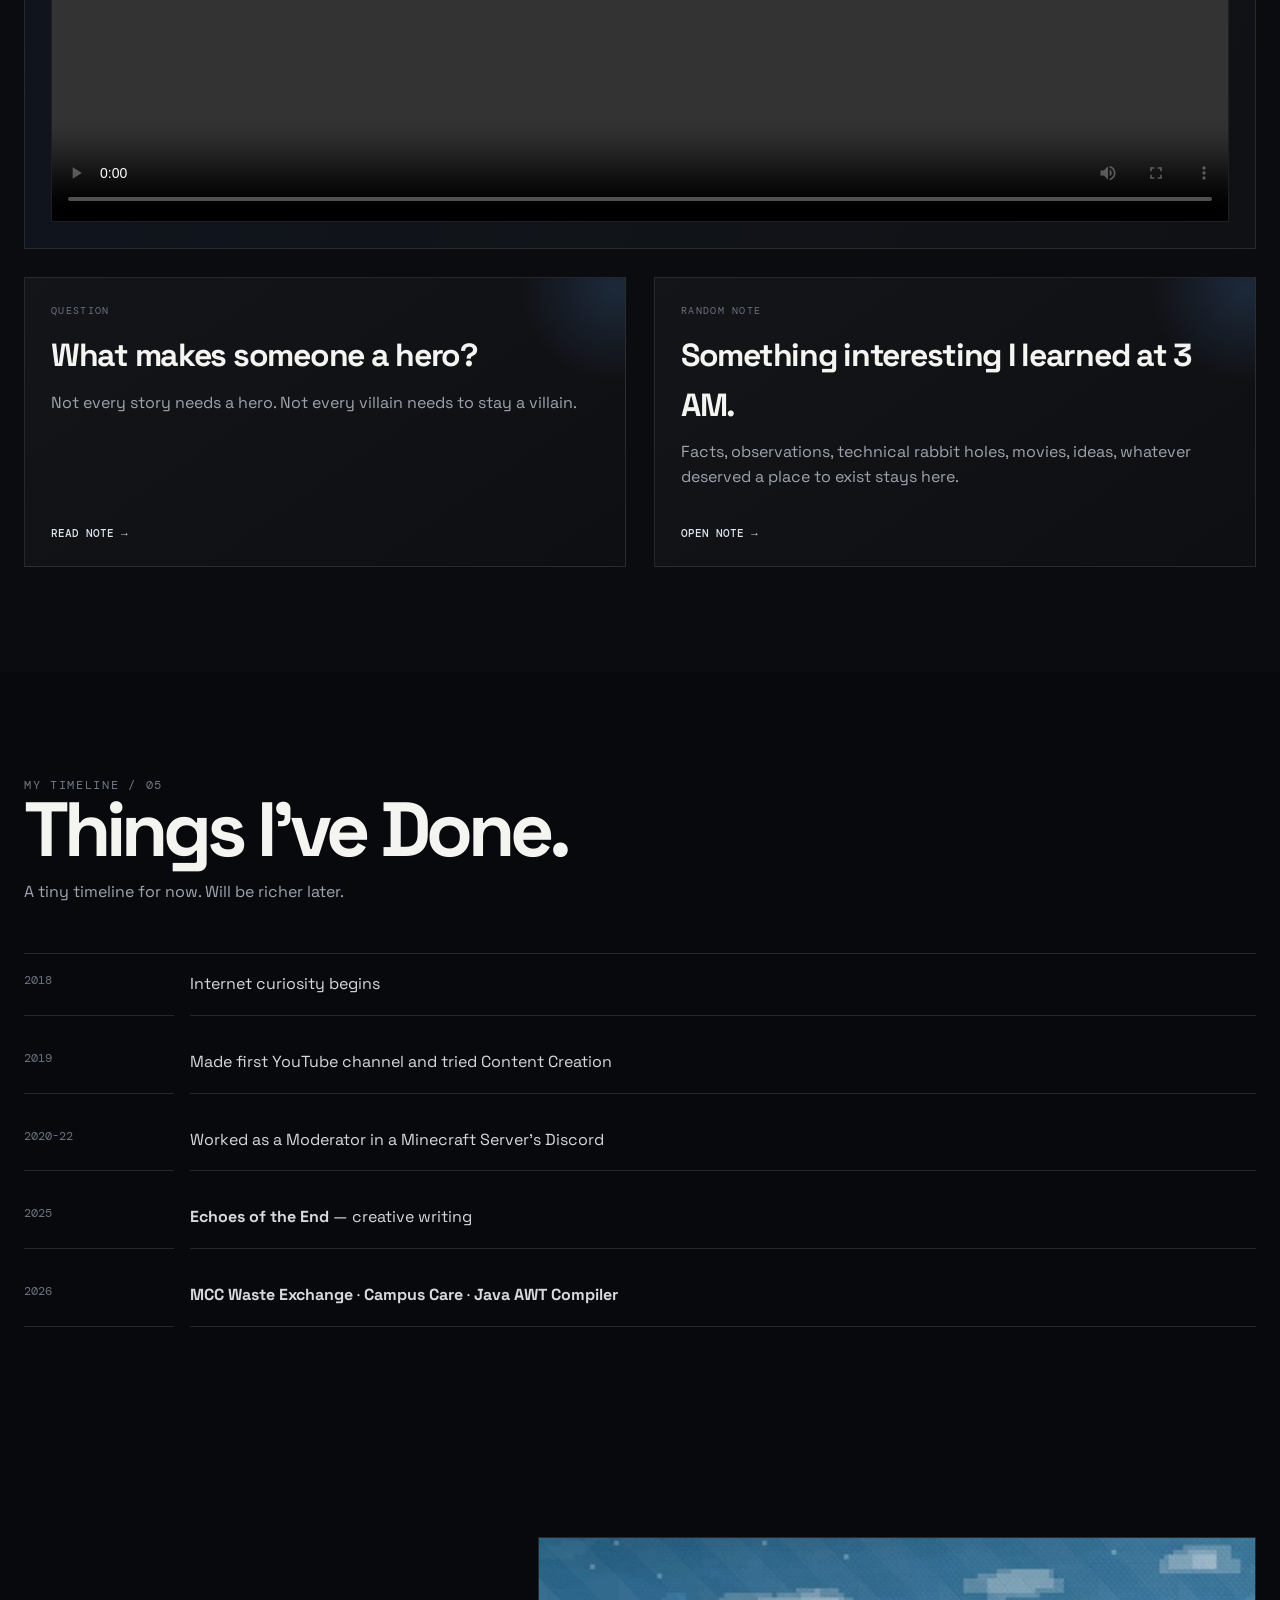
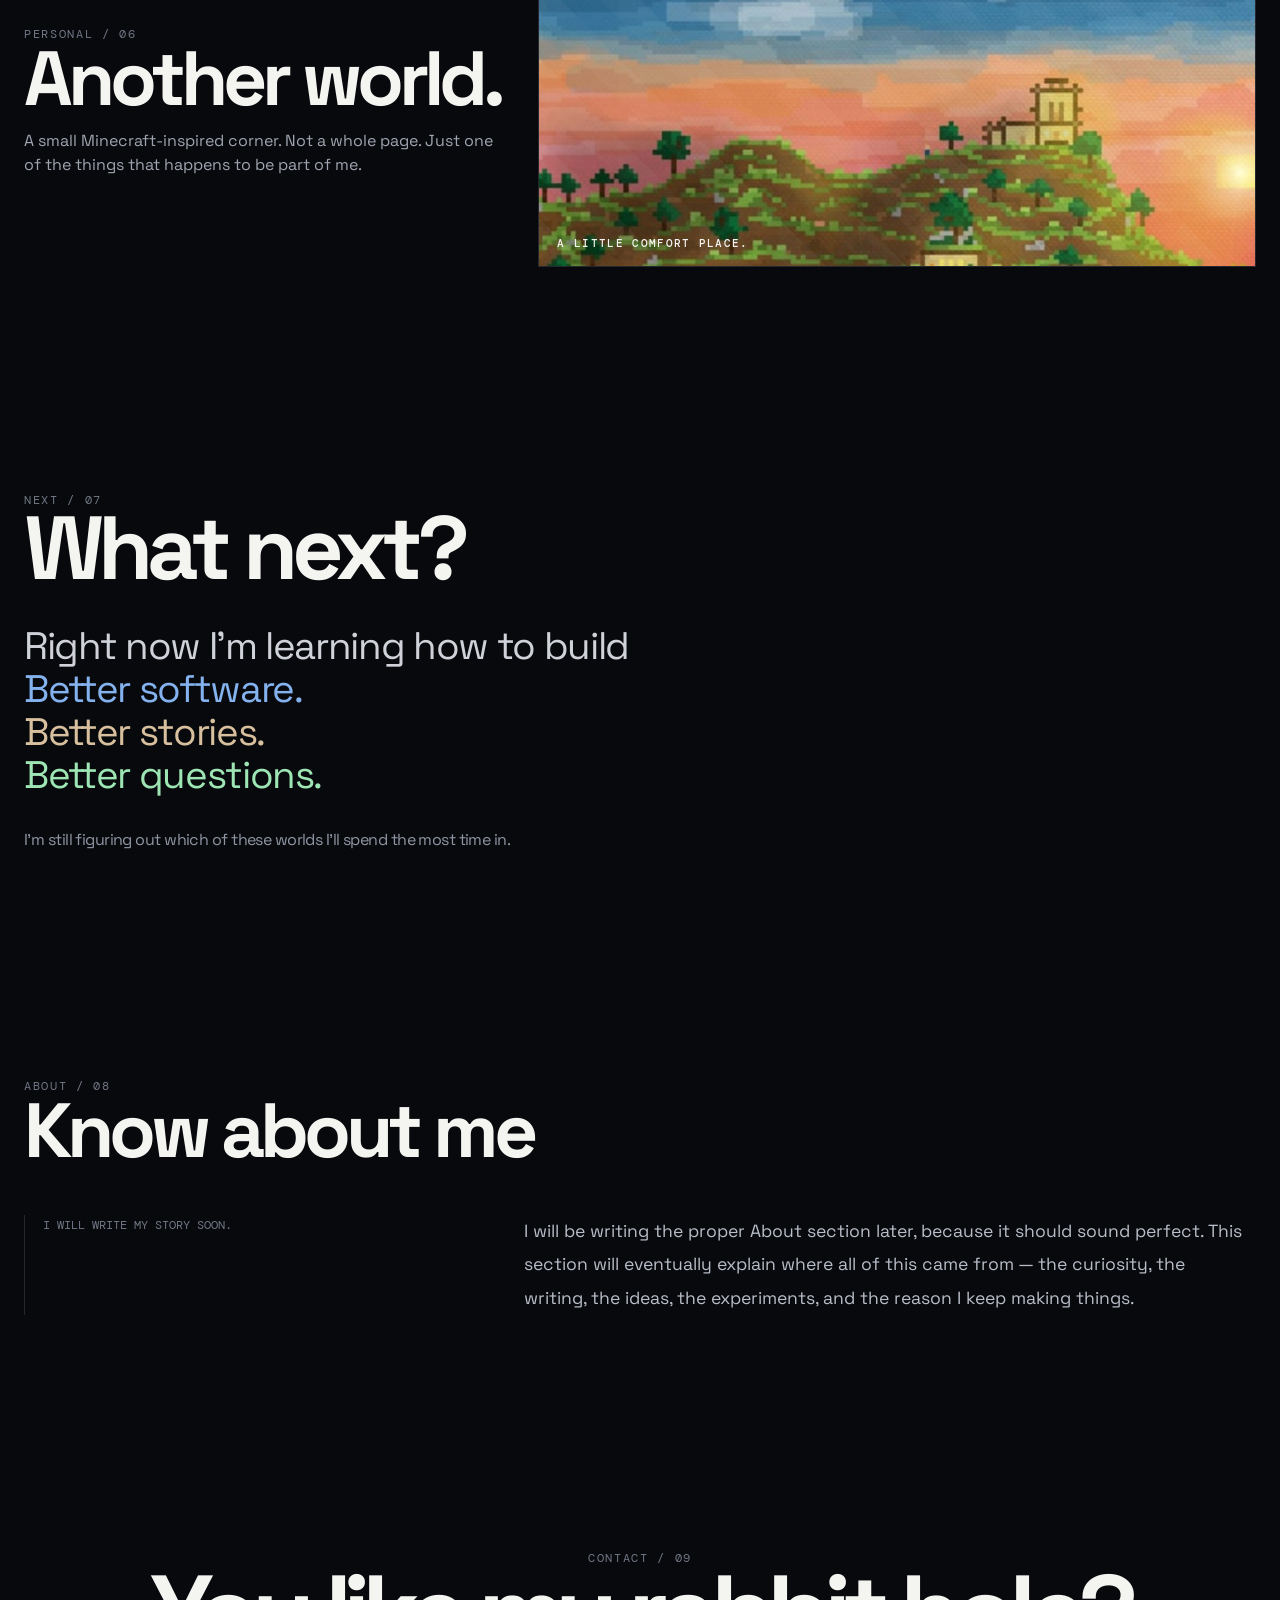
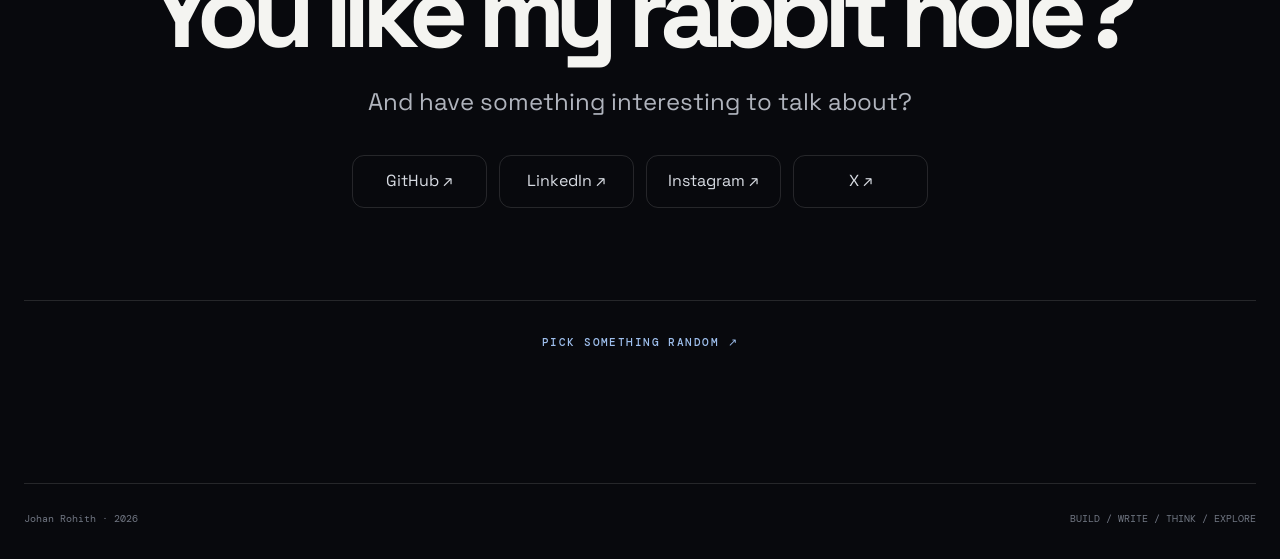
==== commit 40f5eb2b: "Update index.html" ====
--- a/index.html
+++ b/index.html
@@ -3,13 +3,24 @@
 <head>
 <meta charset="utf-8" />
 <meta name="viewport" content="width=device-width, initial-scale=1, minimum-scale=1, maximum-scale=1, user-scalable=no, viewport-fit=cover" />
-<meta content="A personal space of Johan Rohith for the things built, stories written, questions explored, and ideas that refuse to stay ideas." name="description"/>
+<meta name="description" content="A personal space of Johan Rohith for the things built, stories written, questions explored, and ideas that refuse to stay ideas.">
+
+<meta property="og:title" content="Johan Rohith">
+<meta property="og:description" content="A personal space of Johan Rohith for the things built, stories written, questions explored, and ideas that refuse to stay ideas.">
+<meta property="og:url" content="https://johanrohith.me/">
+<meta property="og:type" content="website">
+<meta property="og:site_name" content="Johan Rohith">
+
 <meta property="og:image" content="https://johanrohith.me/og-image.png">
+<meta property="og:image:secure_url" content="https://johanrohith.me/og-image.png">
 <meta property="og:image:width" content="1200">
 <meta property="og:image:height" content="630">
 <meta property="og:image:type" content="image/png">
 <meta property="og:image:alt" content="Johan Rohith">
-<link rel="icon" type="image/png" href="favicon.png">
+
+<link rel="icon" type="image/png" href="https://johanrohith.me/favicon.png" sizes="512x512">
+<link rel="shortcut icon" type="image/png" href="https://johanrohith.me/favicon.png">
+
 <title>Johan Rohith</title>
 <style>
 @import url('https://fonts.googleapis.com/css2?family=DM+Mono:wght@300;400;500&family=Pixelify+Sans:wght@400;500;600;700&family=Space+Grotesk:wght@400;500;600;700&display=swap');
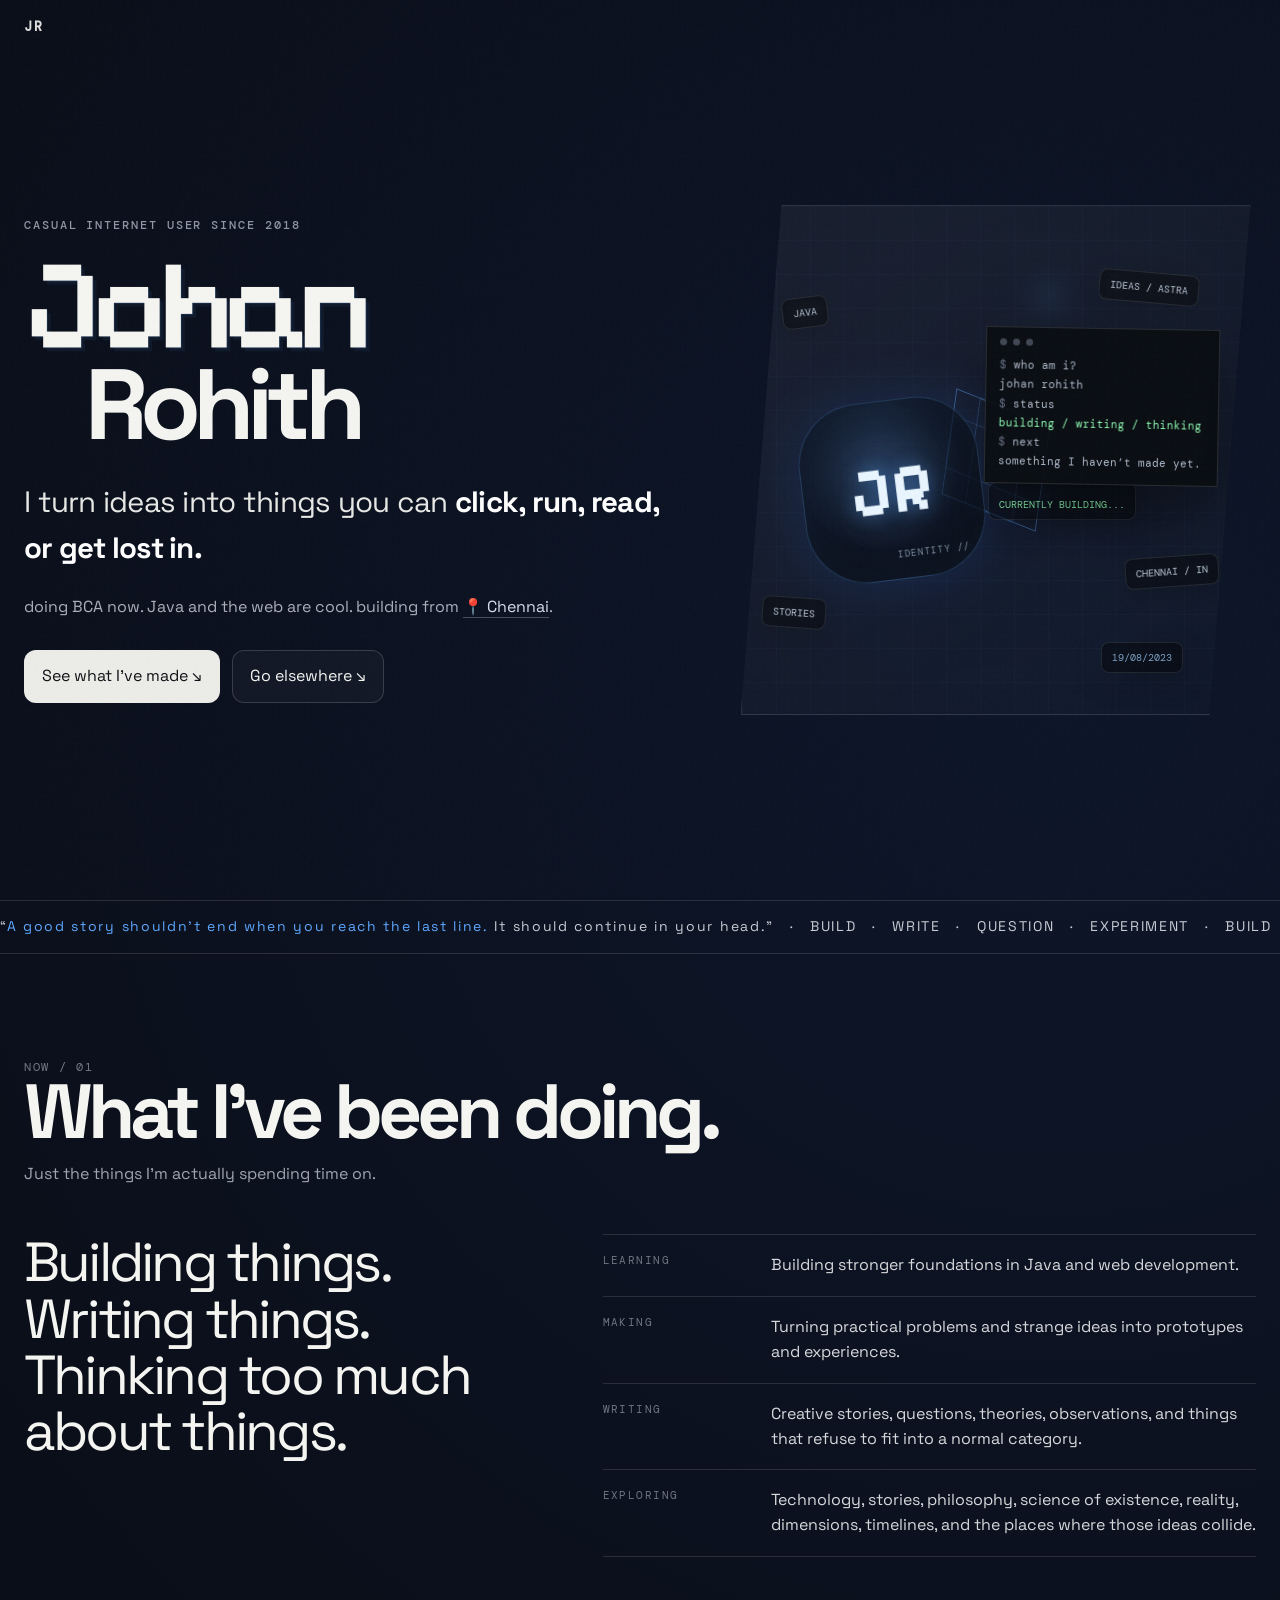
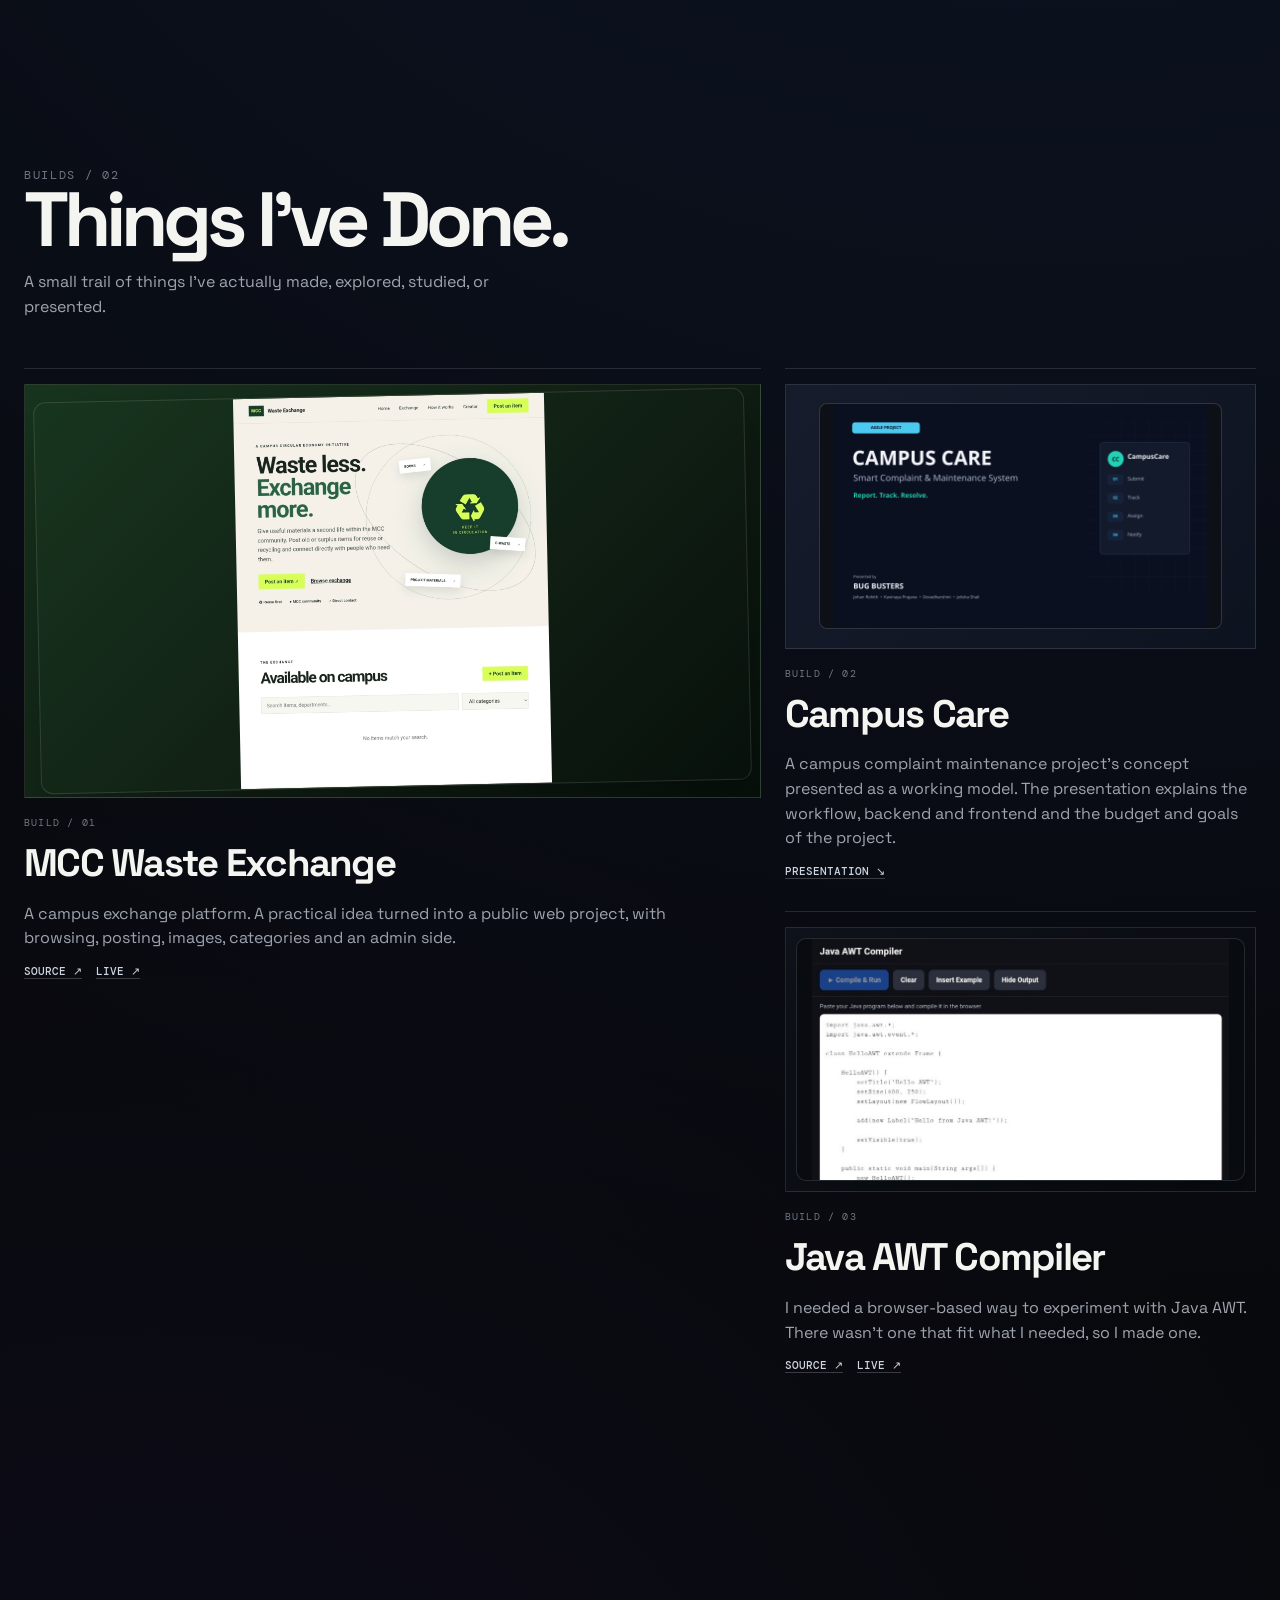
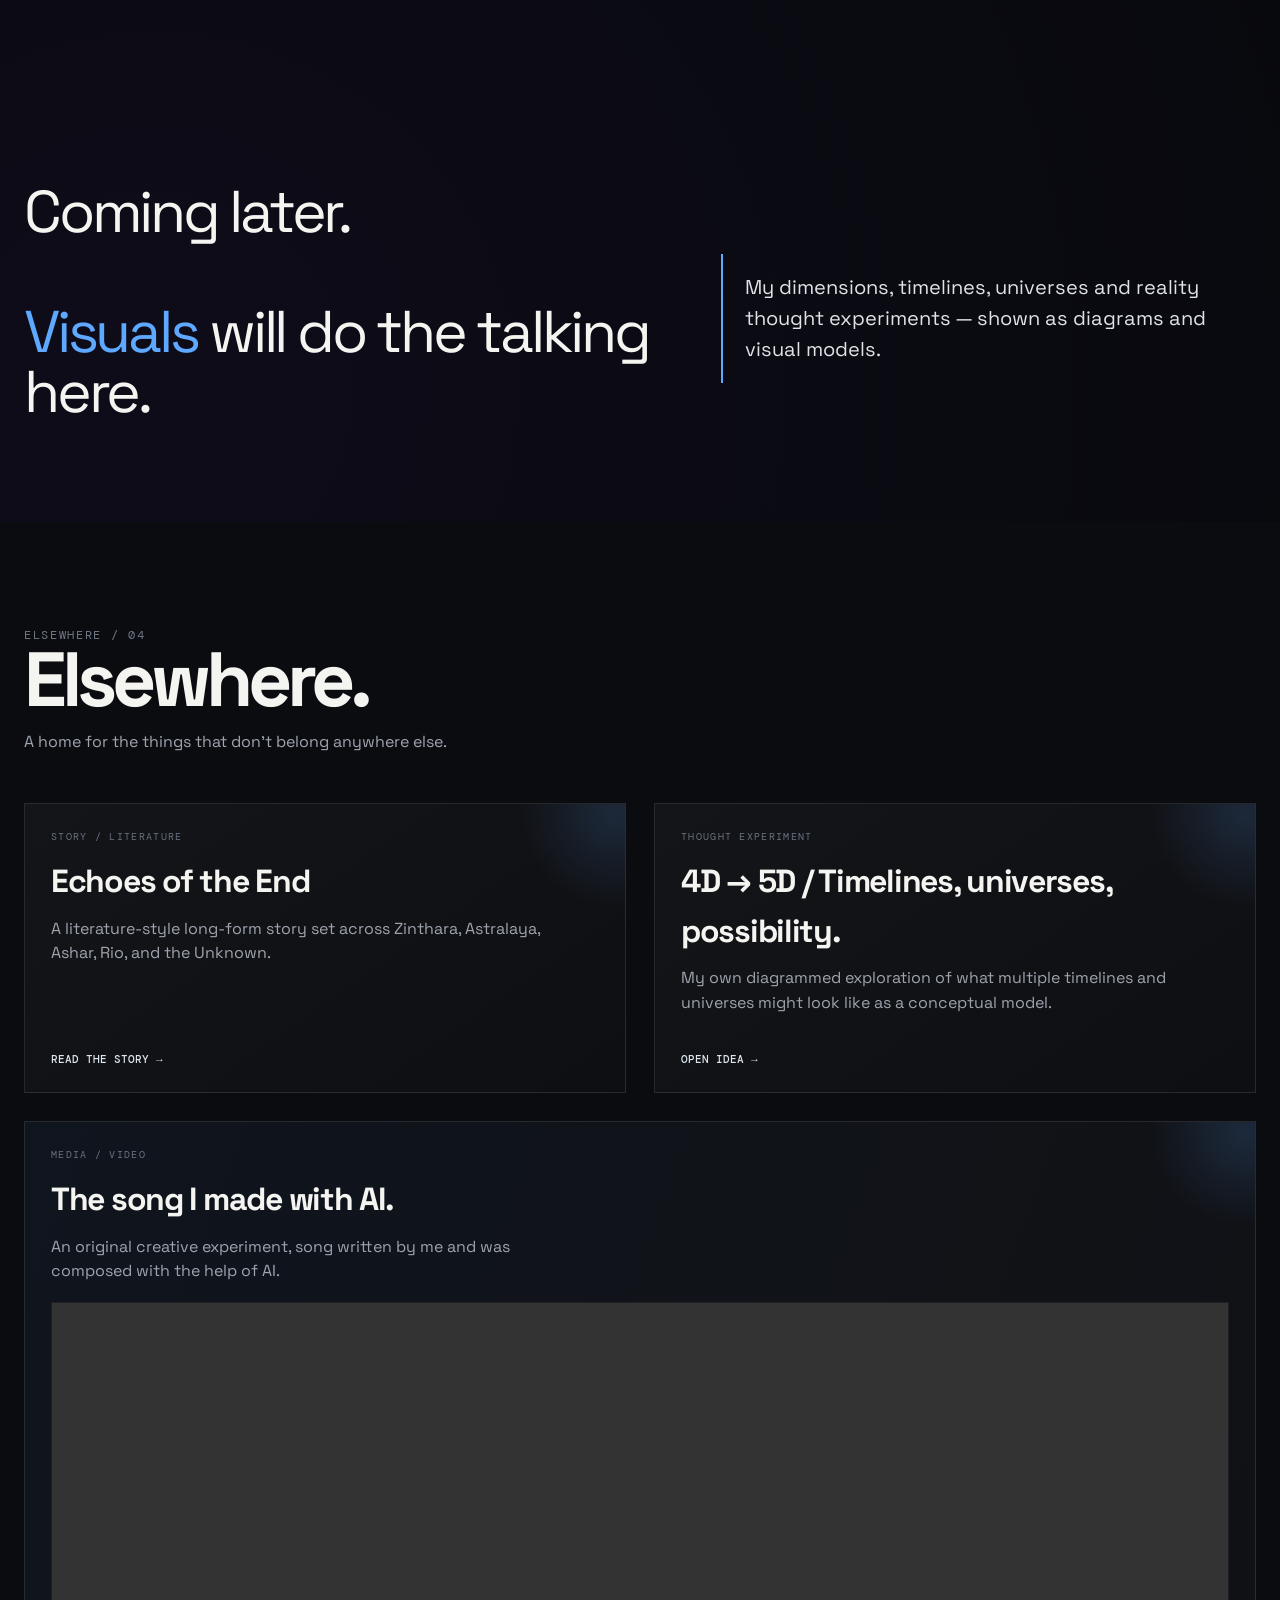
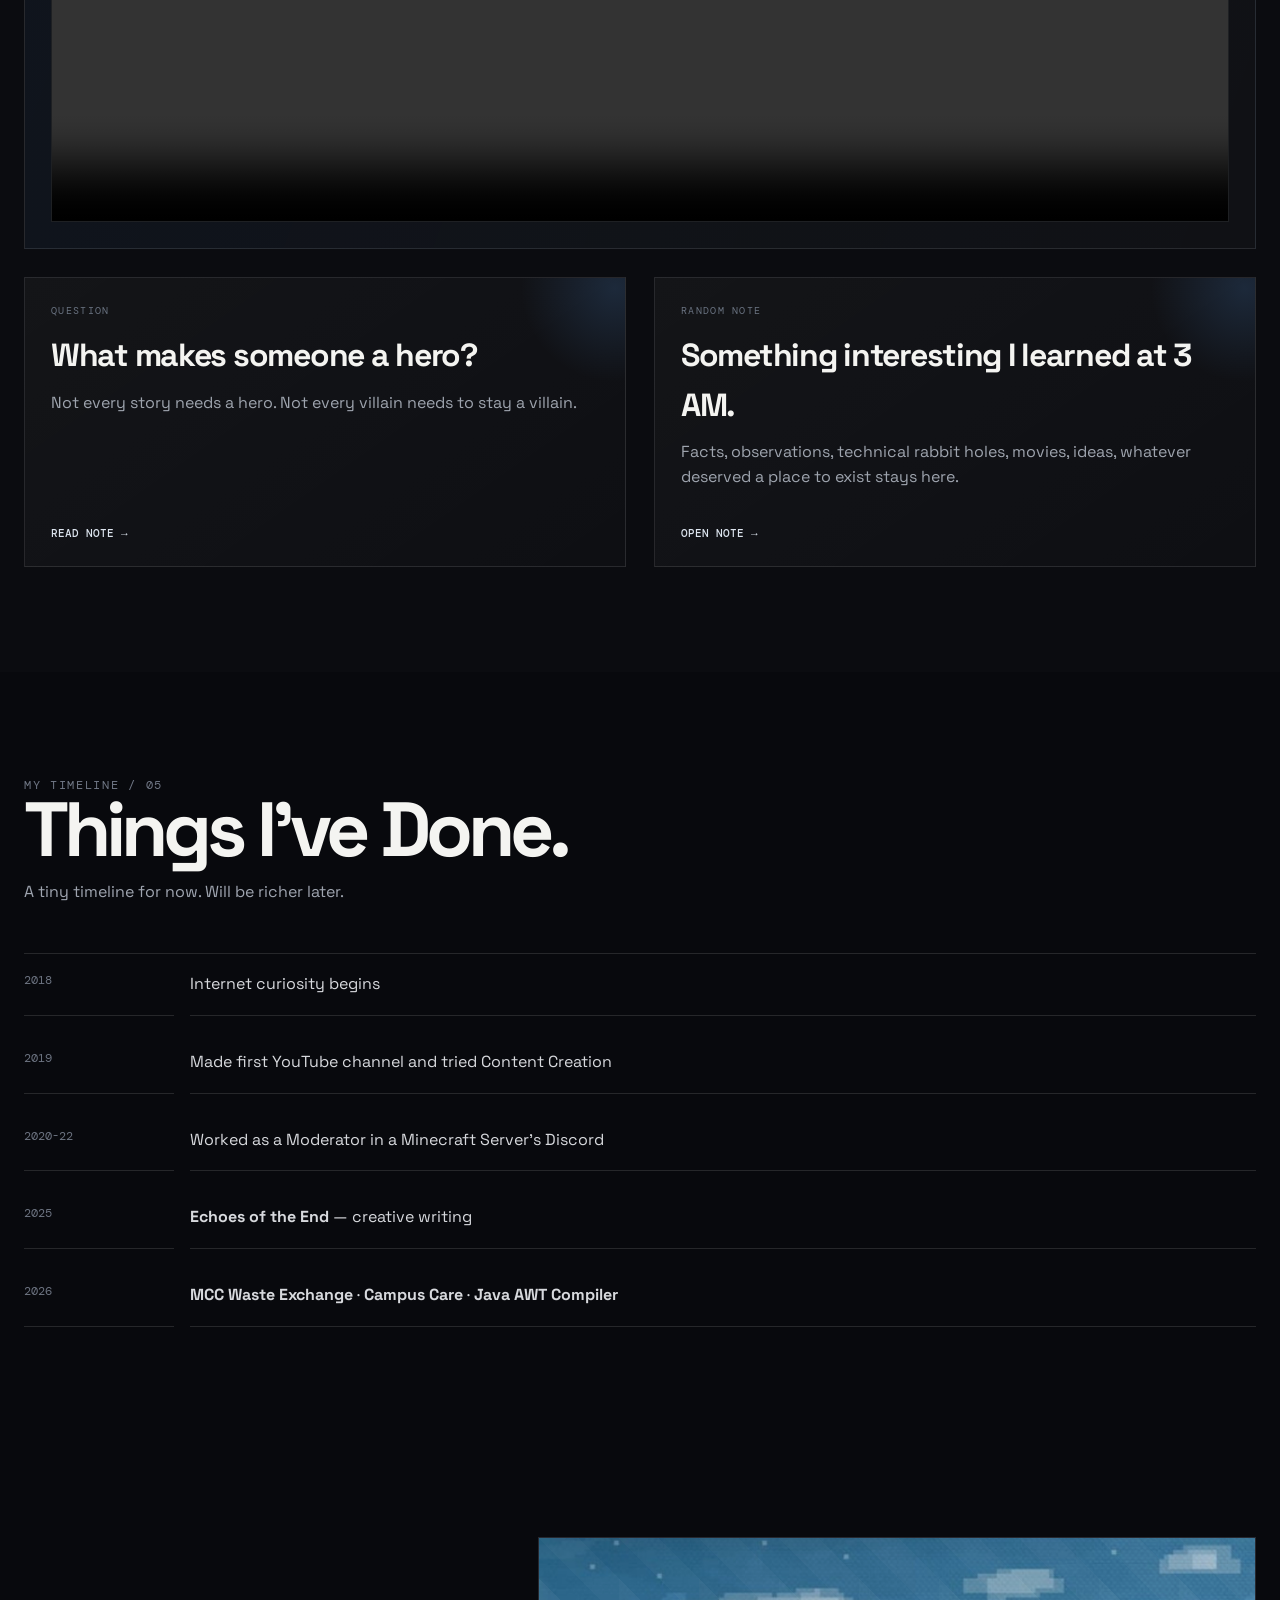
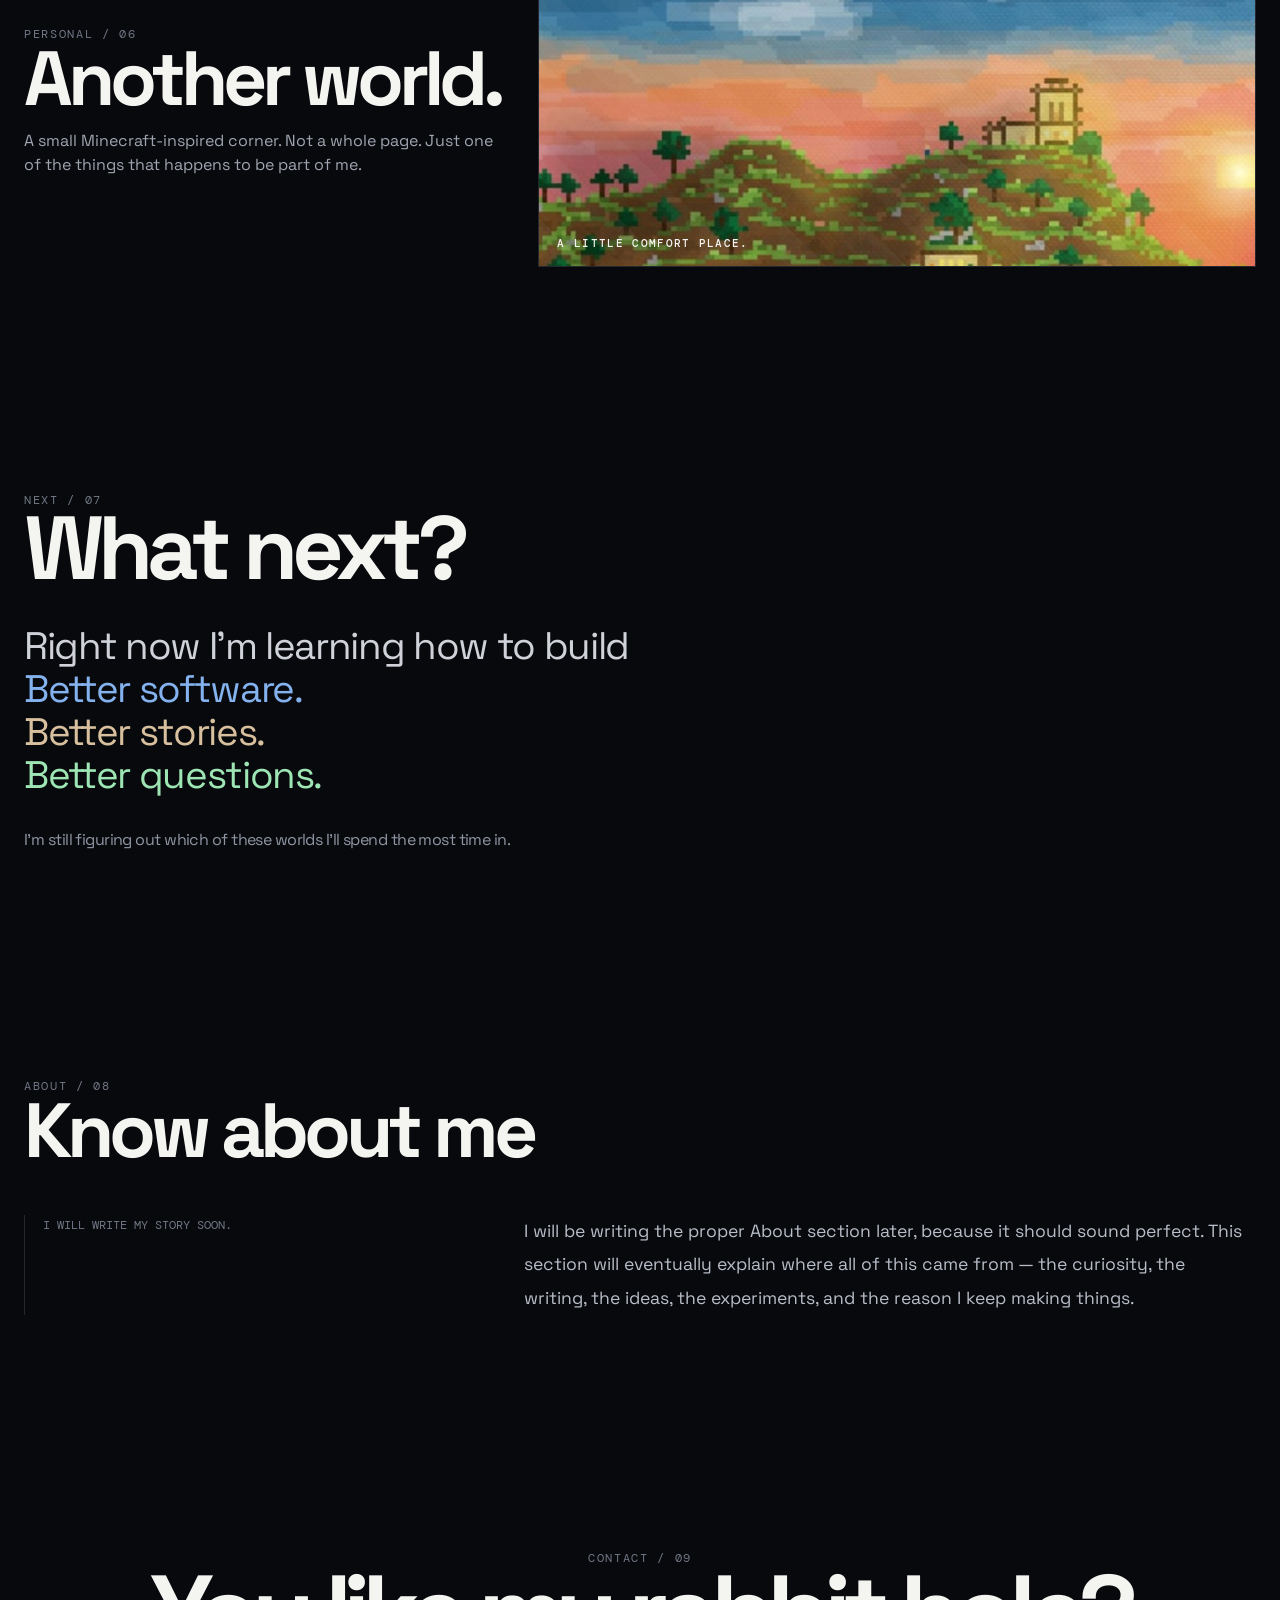
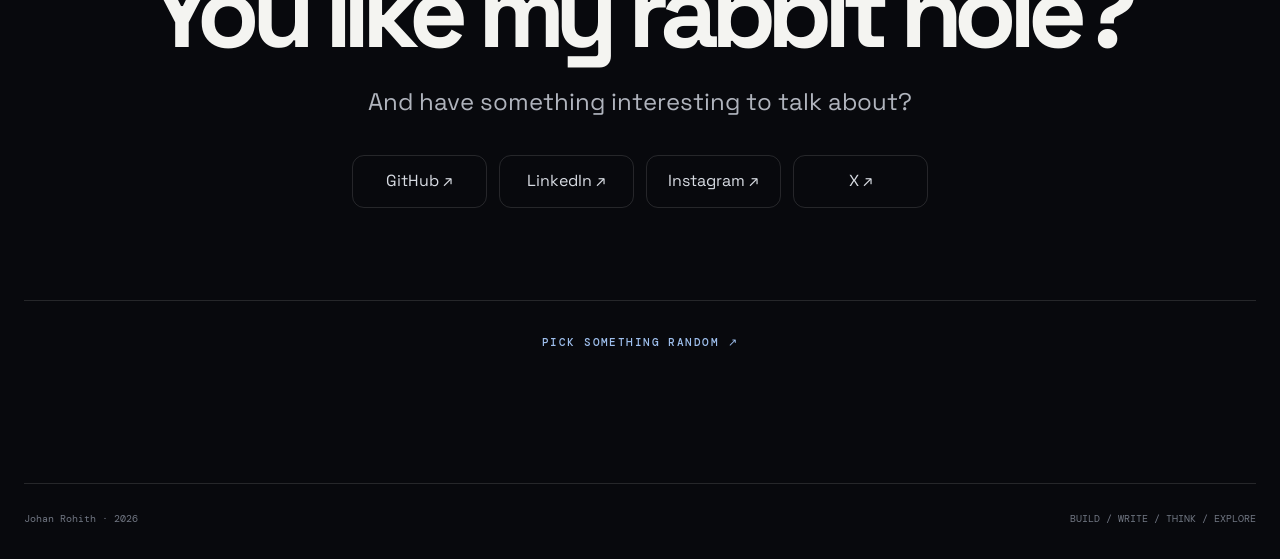
==== commit 1bf26023: "Update index.html" ====
--- a/index.html
+++ b/index.html
@@ -18,6 +18,14 @@
 <meta property="og:image:type" content="image/png">
 <meta property="og:image:alt" content="Johan Rohith">
 
+<meta name="twitter:card" content="summary_large_image">
+<meta name="twitter:title" content="Johan Rohith">
+<meta name="twitter:description" content="A personal space of Johan Rohith for the things built, stories written, questions explored, and ideas that refuse to stay ideas.">
+<meta name="twitter:image" content="https://johanrohith.me/og-image.png">
+<meta name="twitter:image:alt" content="Johan Rohith">
+<meta name="twitter:site" content="@johanrohith">
+<meta name="twitter:creator" content="@johanrohith">
+  
 <link rel="icon" type="image/png" href="https://johanrohith.me/favicon.png" sizes="512x512">
 <link rel="shortcut icon" type="image/png" href="https://johanrohith.me/favicon.png">
 
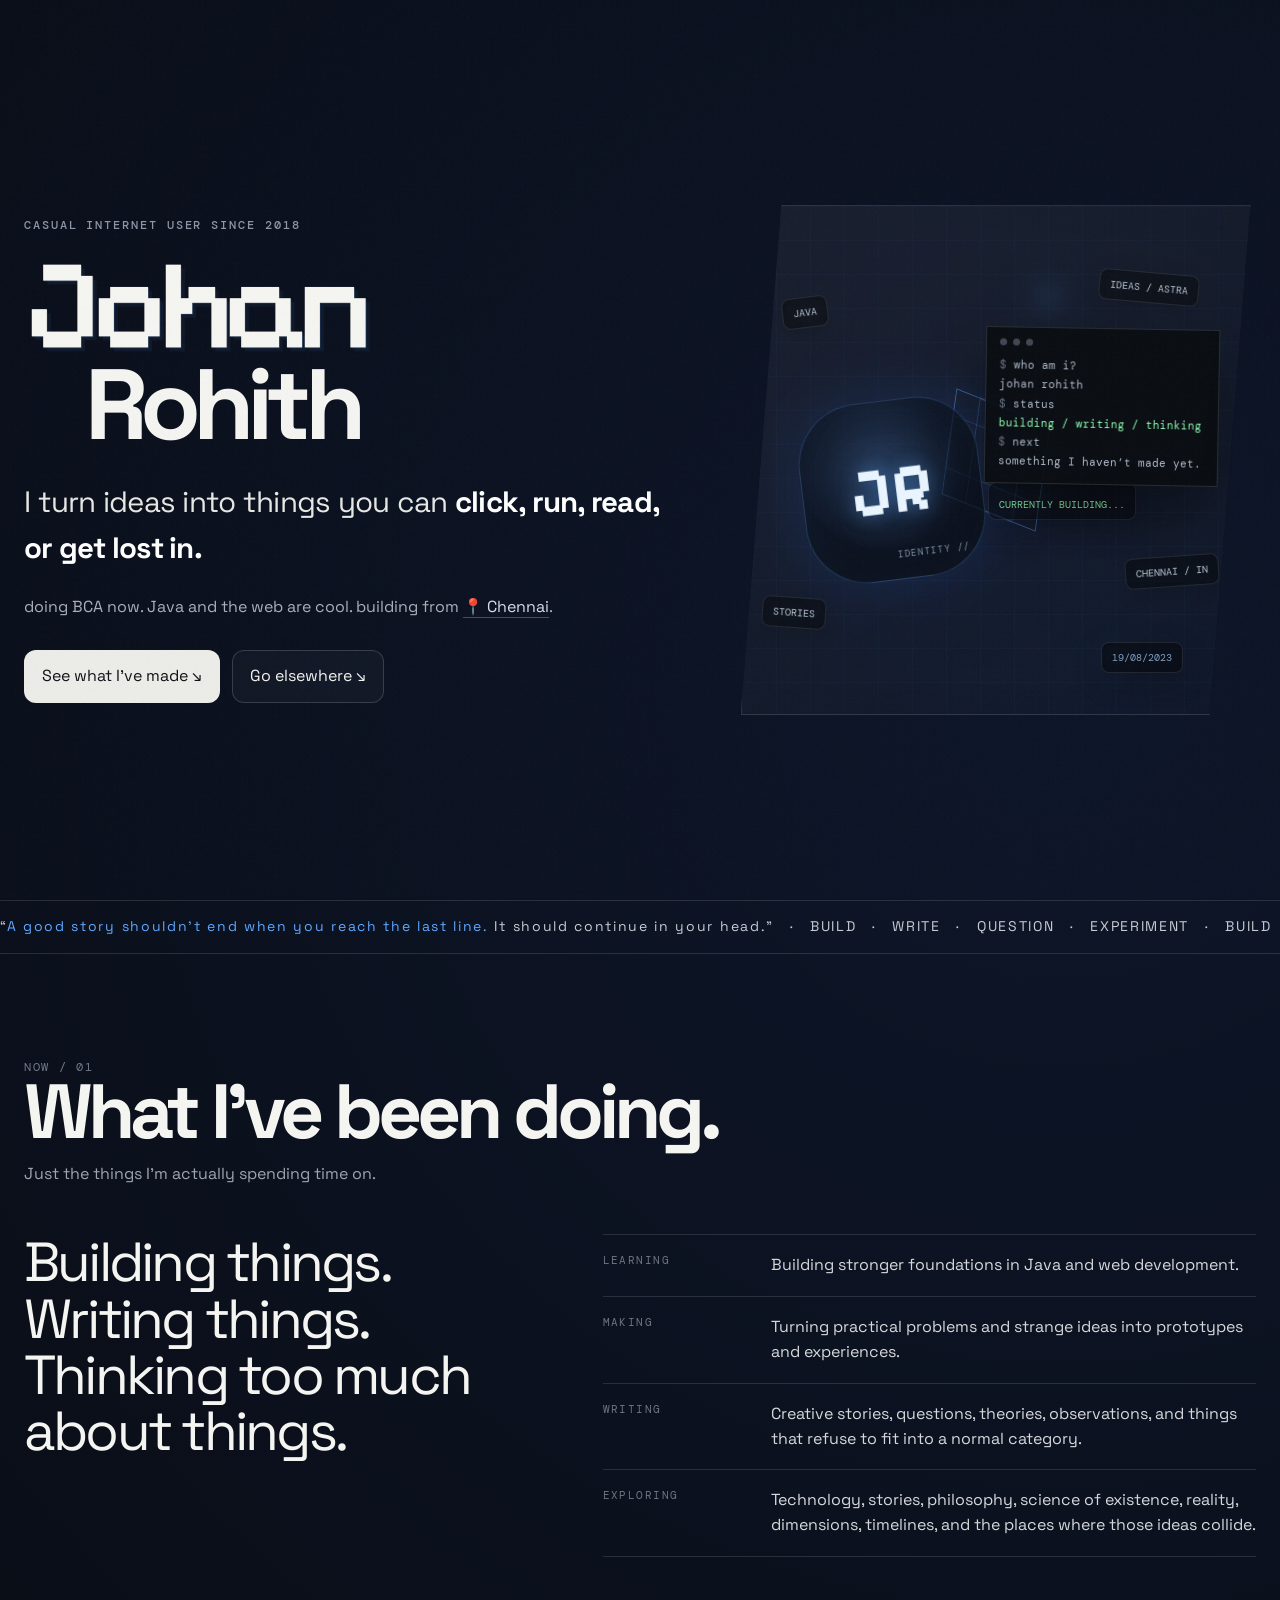
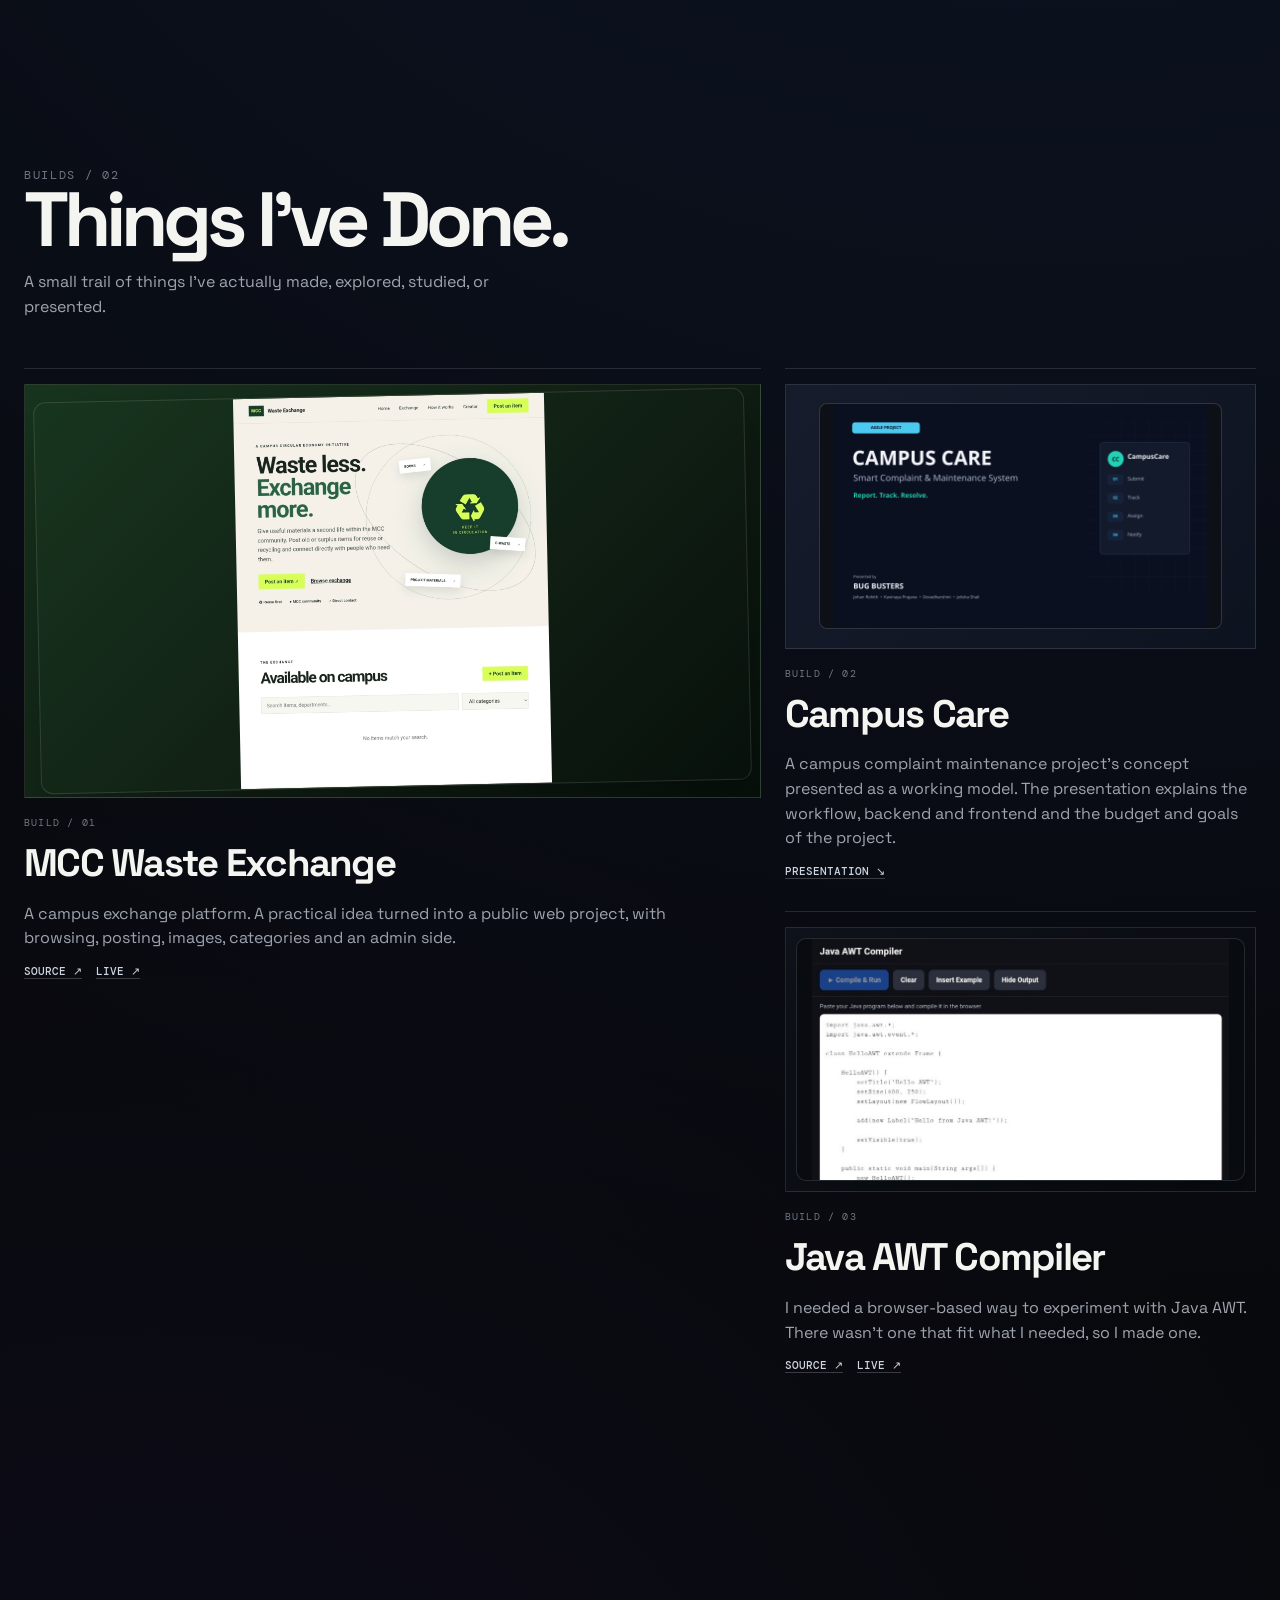
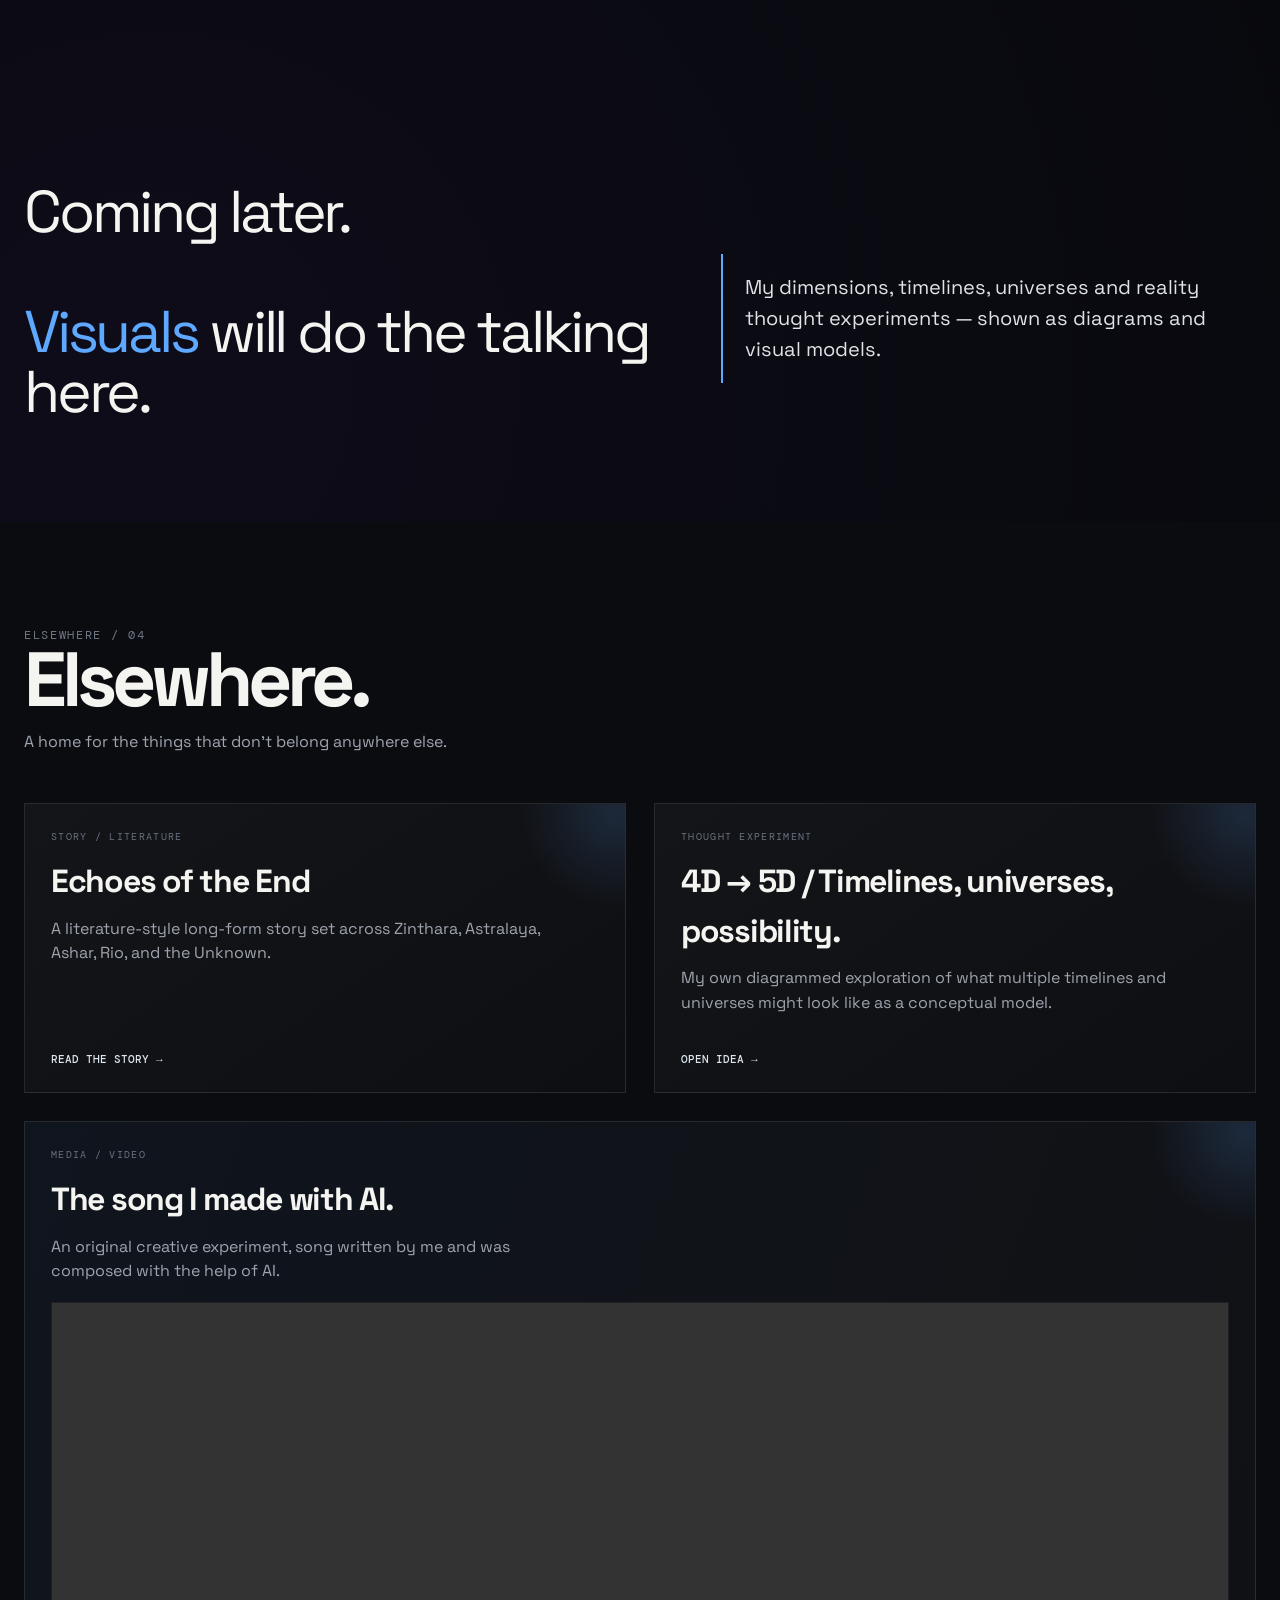
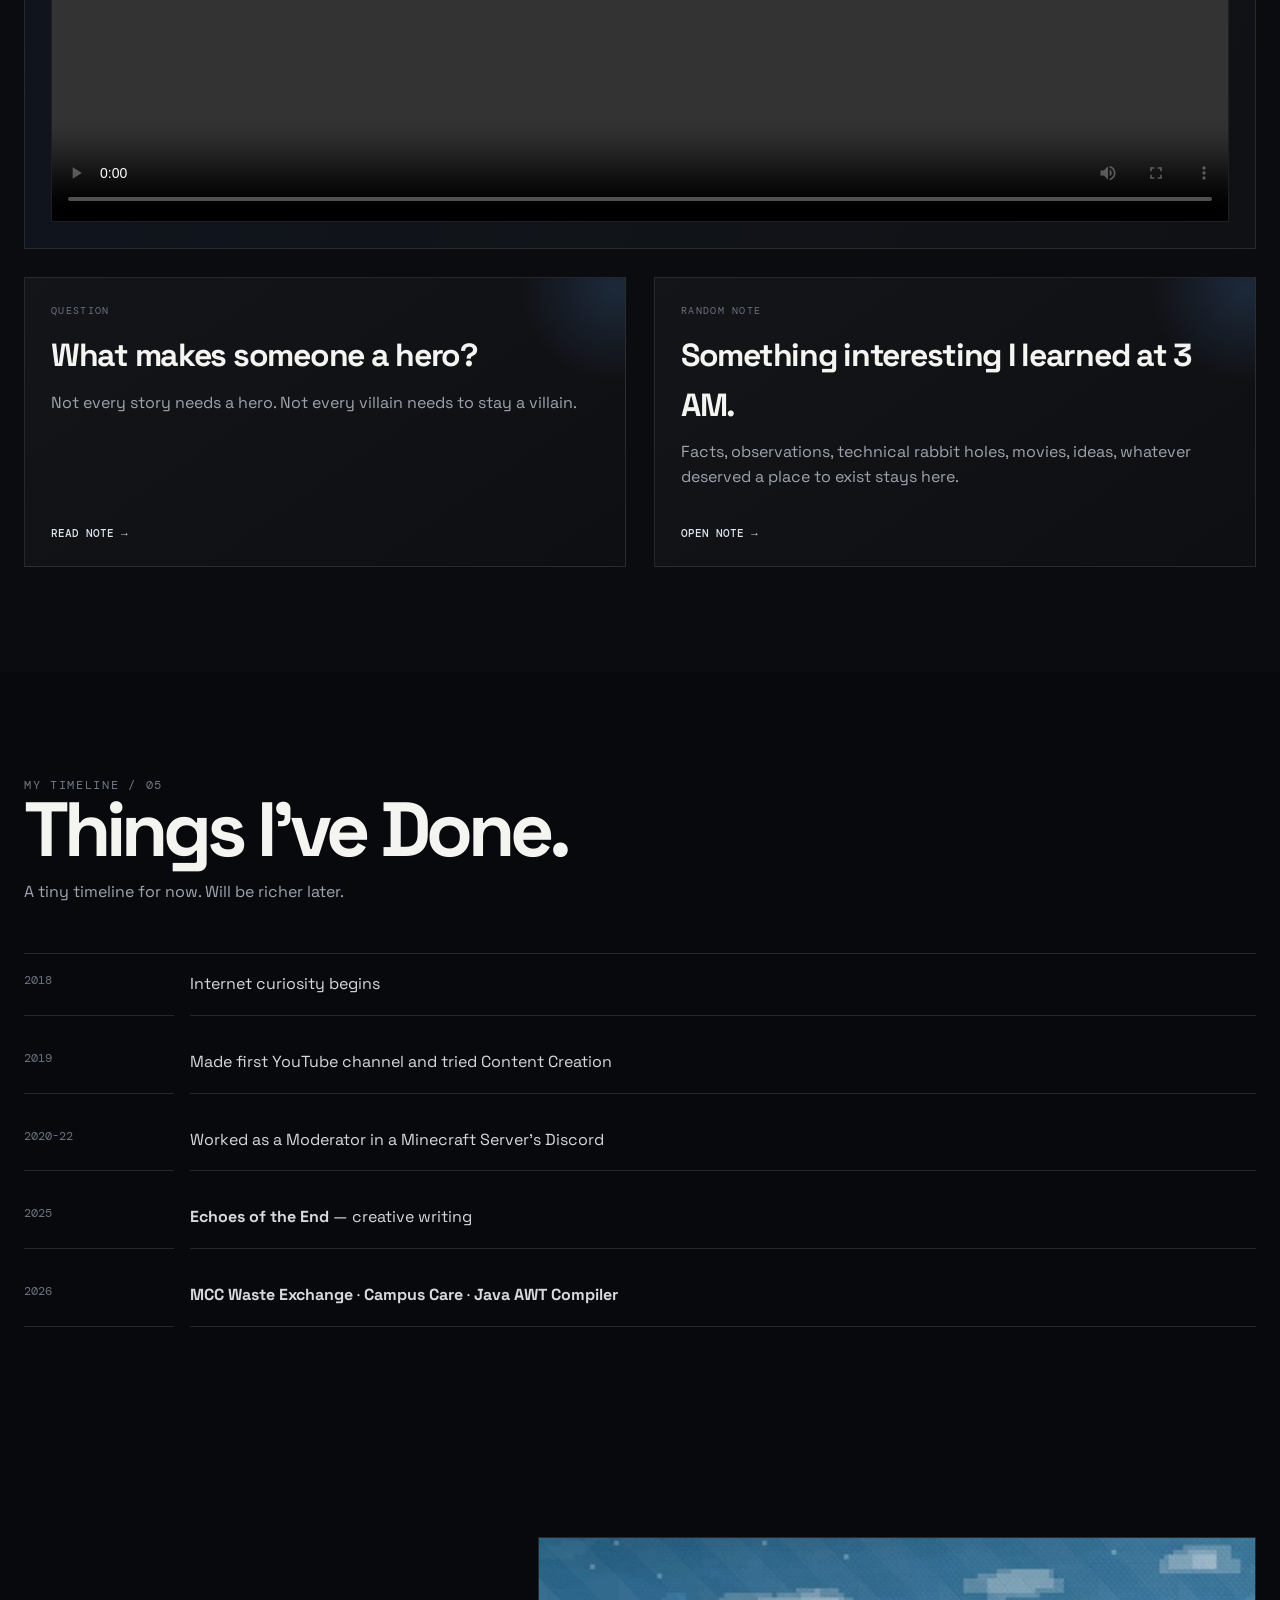
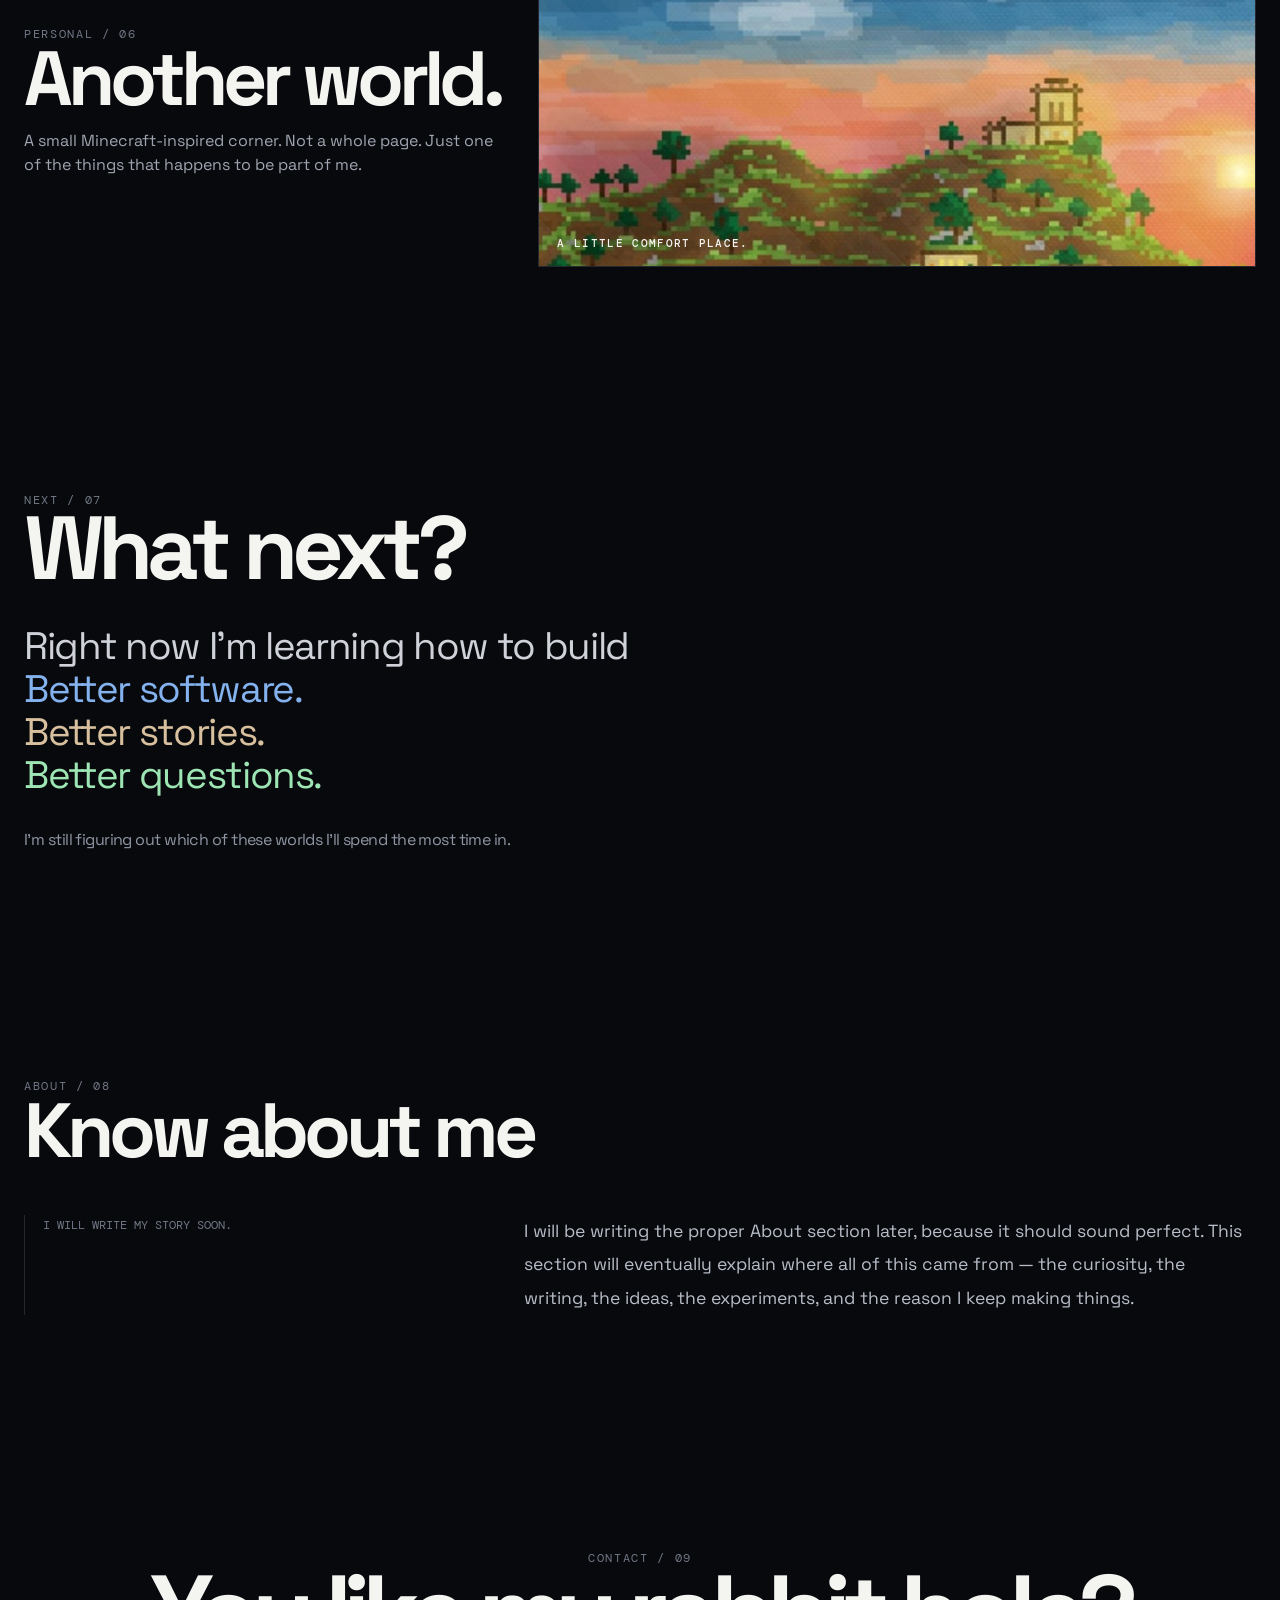
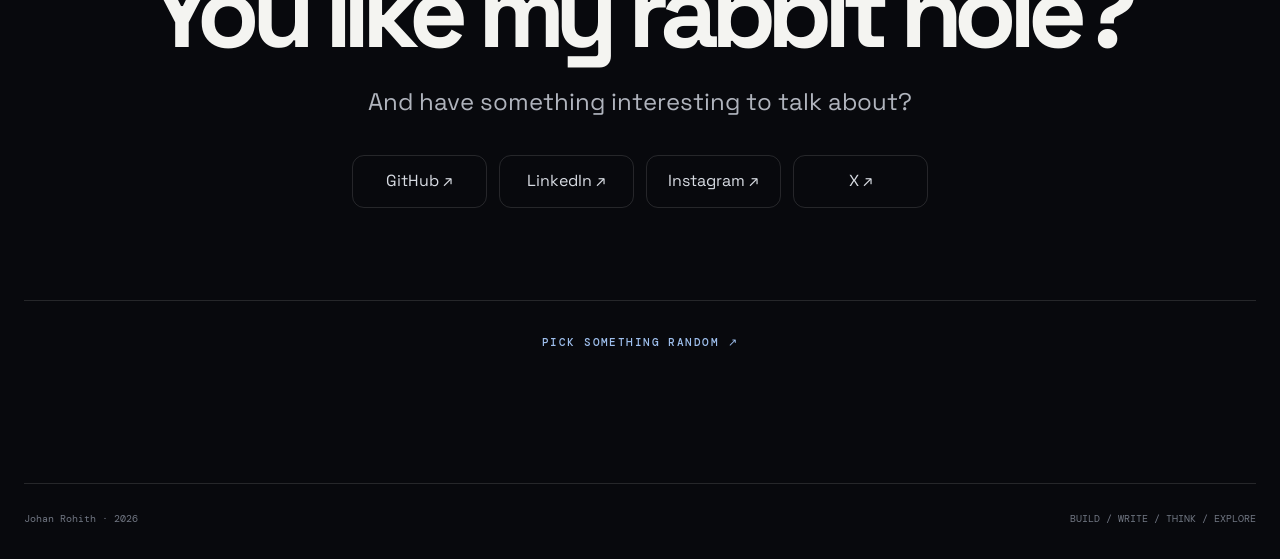
==== commit 1115c09e: "Update index.html" ====
--- a/index.html
+++ b/index.html
@@ -28,7 +28,8 @@
   
 <link rel="icon" type="image/png" href="https://johanrohith.me/favicon.png" sizes="512x512">
 <link rel="shortcut icon" type="image/png" href="https://johanrohith.me/favicon.png">
-
+<link rel="apple-touch-icon" href="https://johanrohith.me/favicon.png">
+  
 <title>Johan Rohith</title>
 <style>
 @import url('https://fonts.googleapis.com/css2?family=DM+Mono:wght@300;400;500&family=Pixelify+Sans:wght@400;500;600;700&family=Space+Grotesk:wght@400;500;600;700&display=swap');
@@ -176,7 +177,7 @@
 </head>
 <body>
 <div class="progress" id="progress"></div><div class="noise"></div>
-<div class="topbar"><div class="mark">JR</div></div>
+<div class="topbar"><div class="mark"></div></div>
 
 <header class="hero" id="home">
   <div class="container hero-grid">
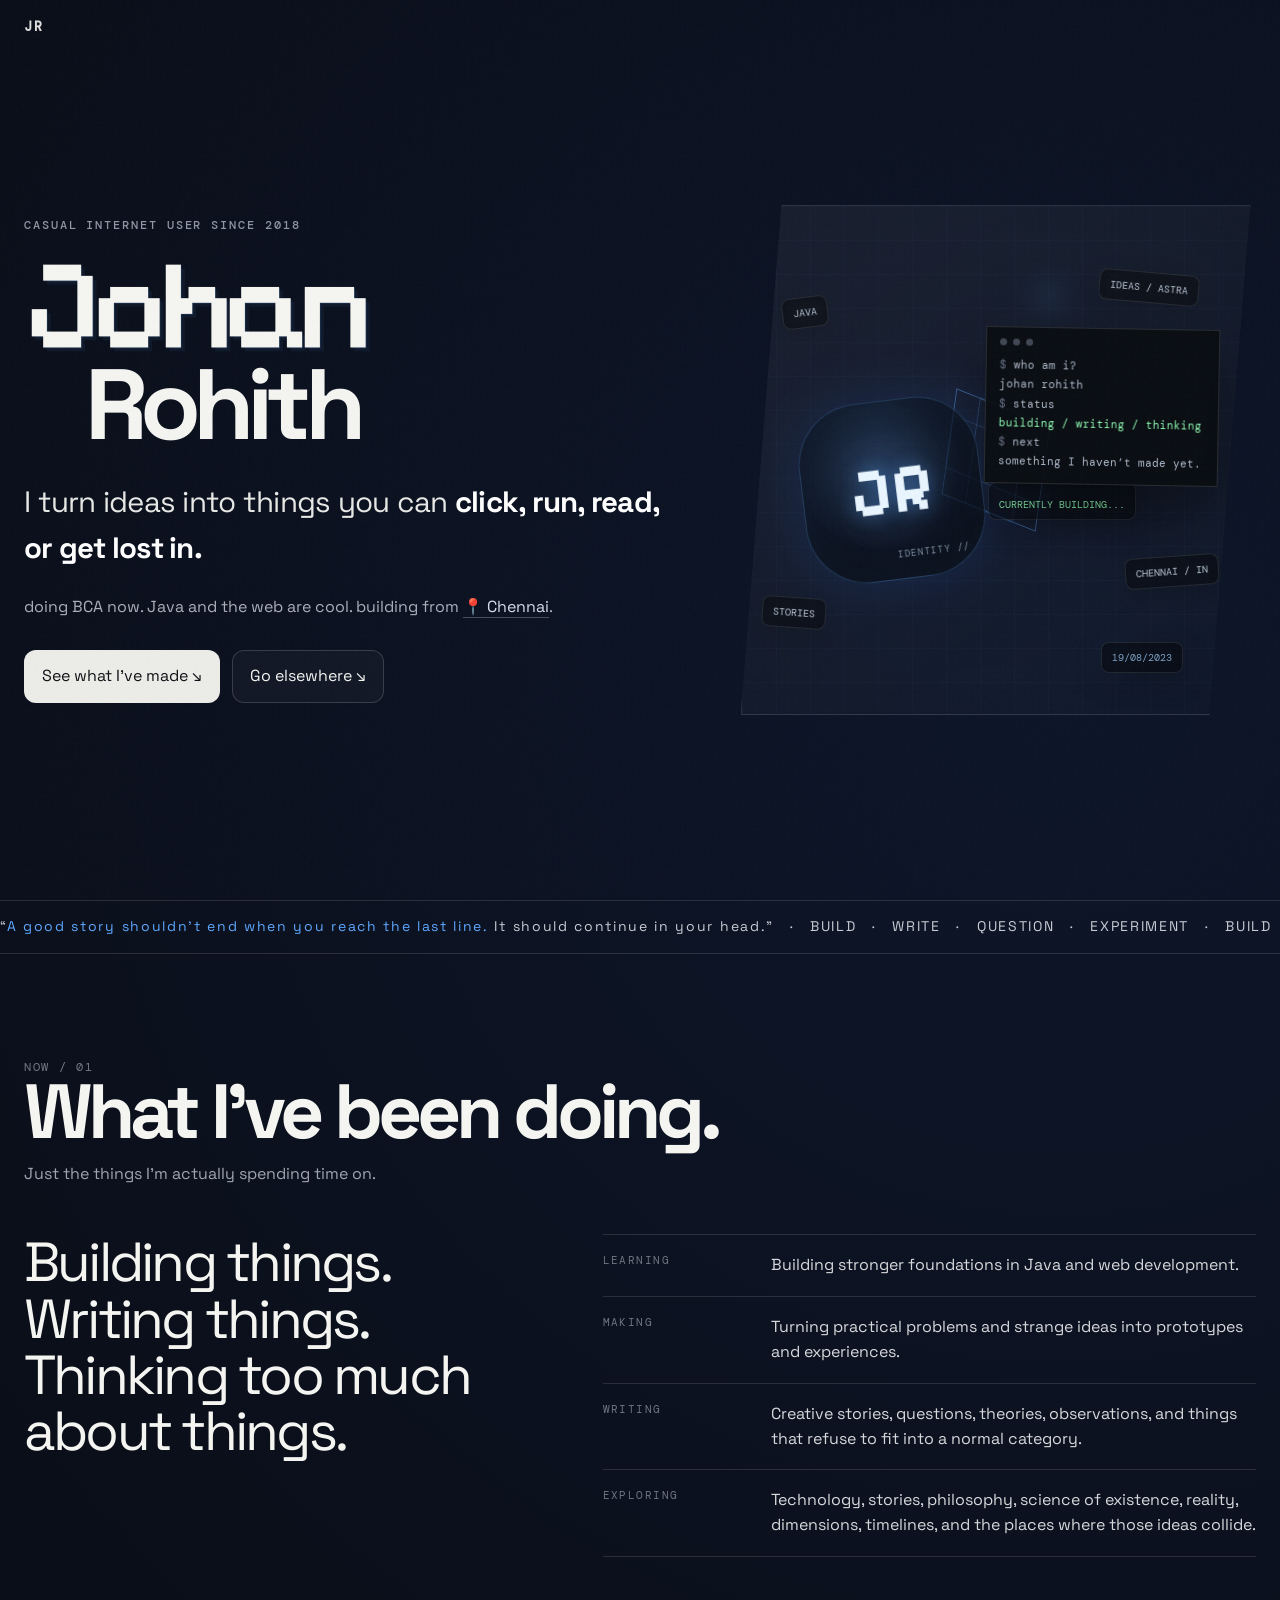
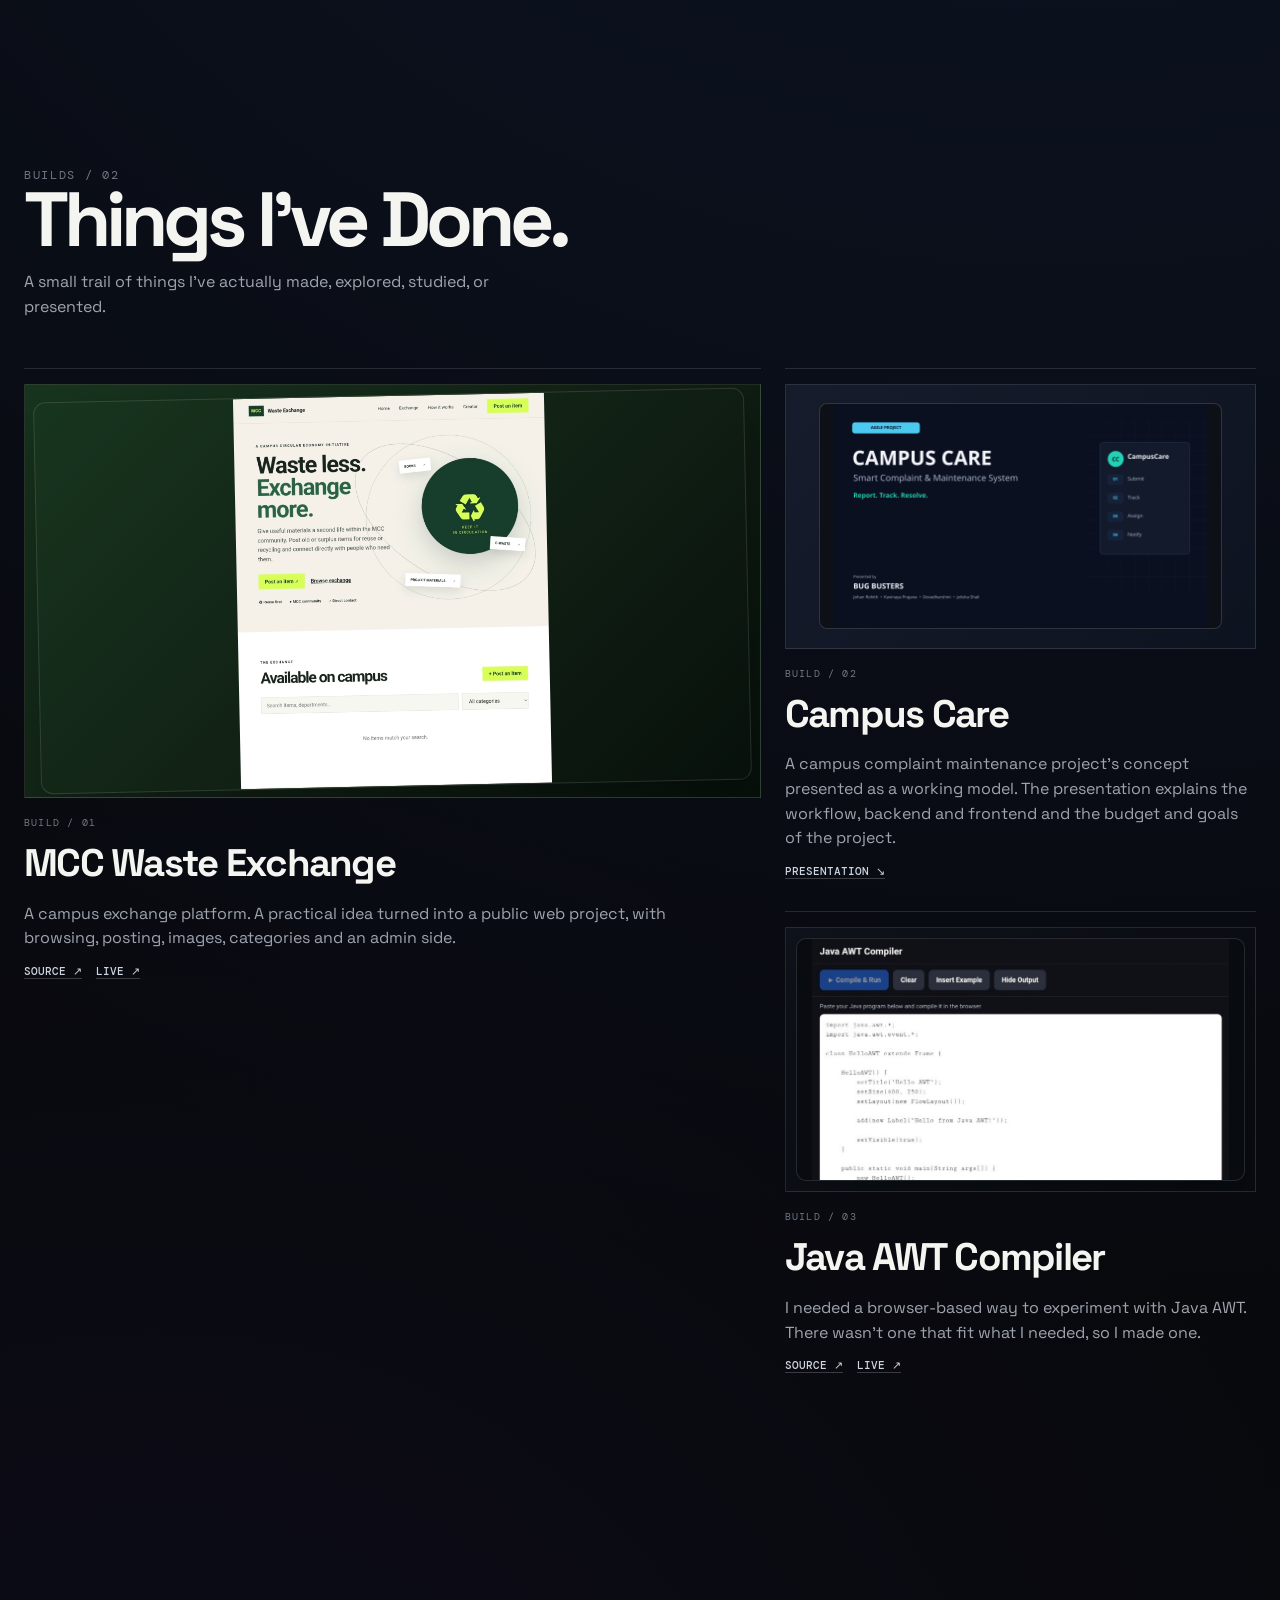
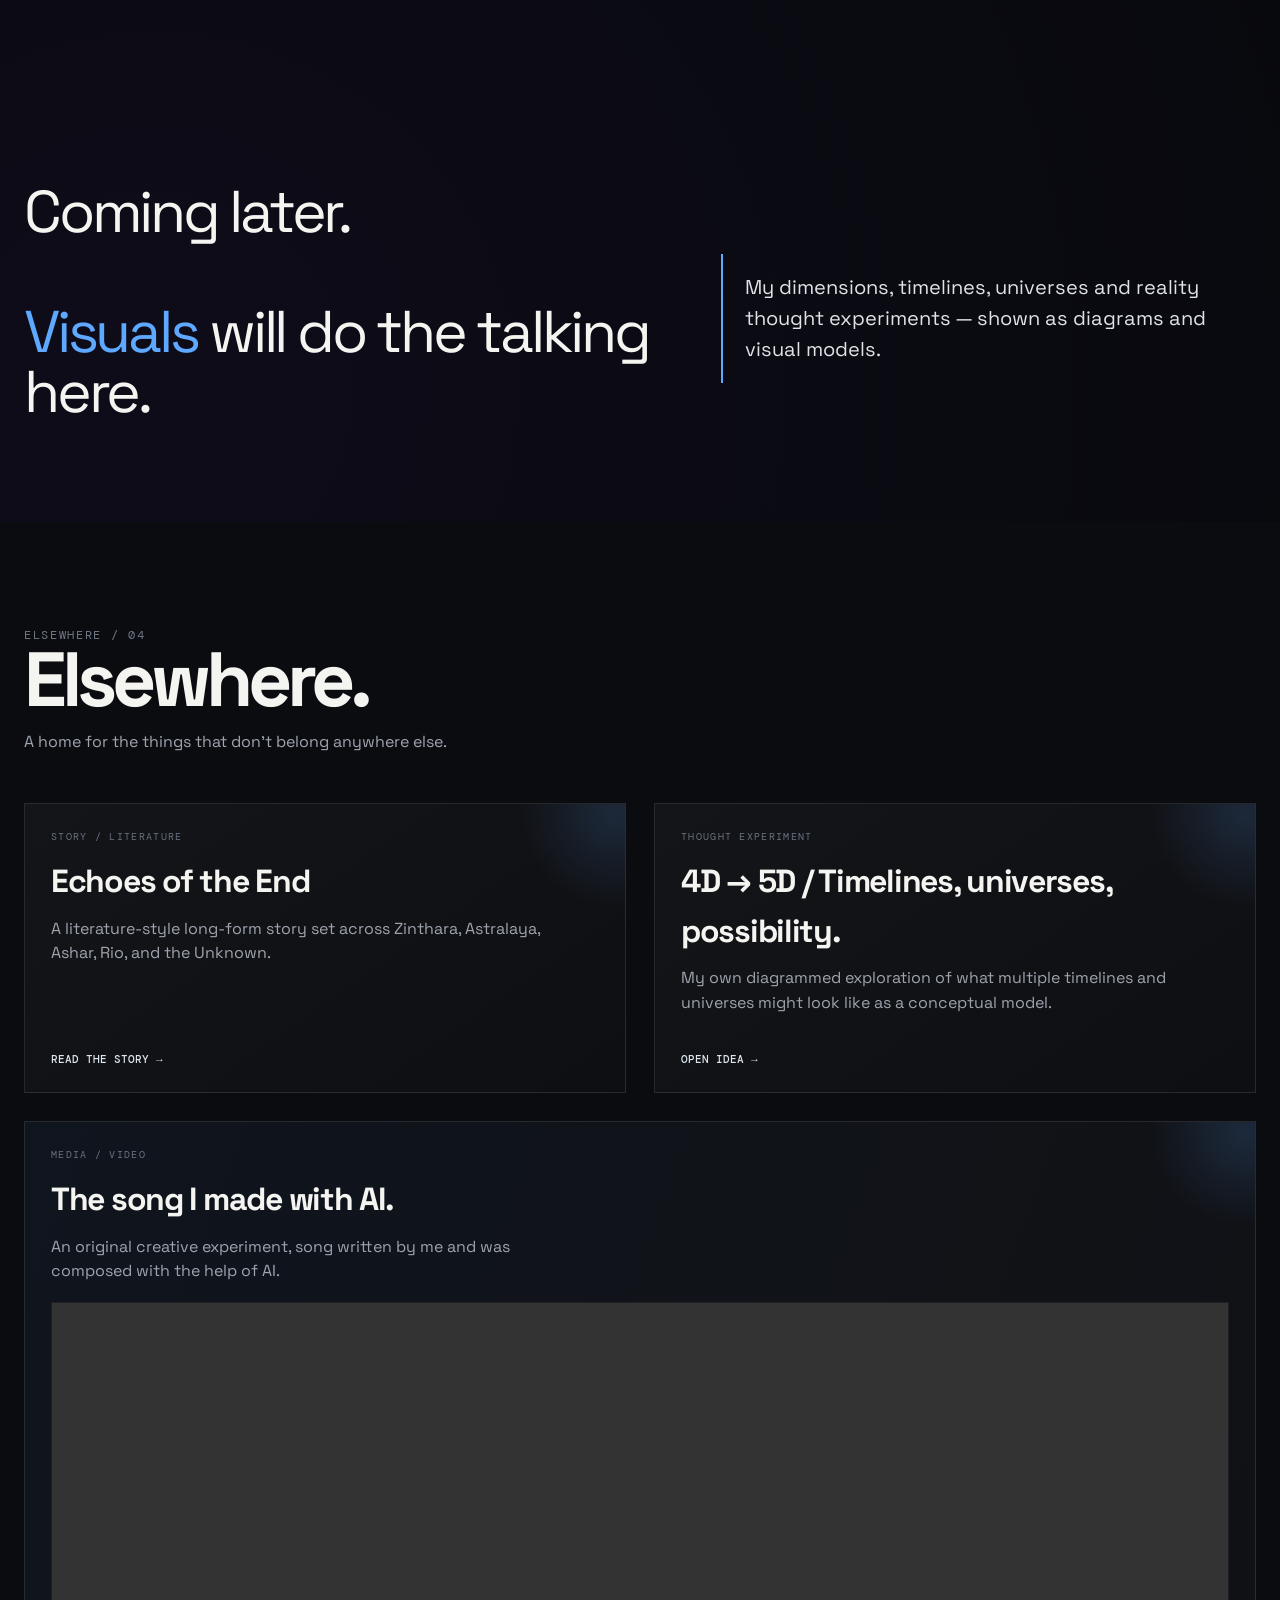
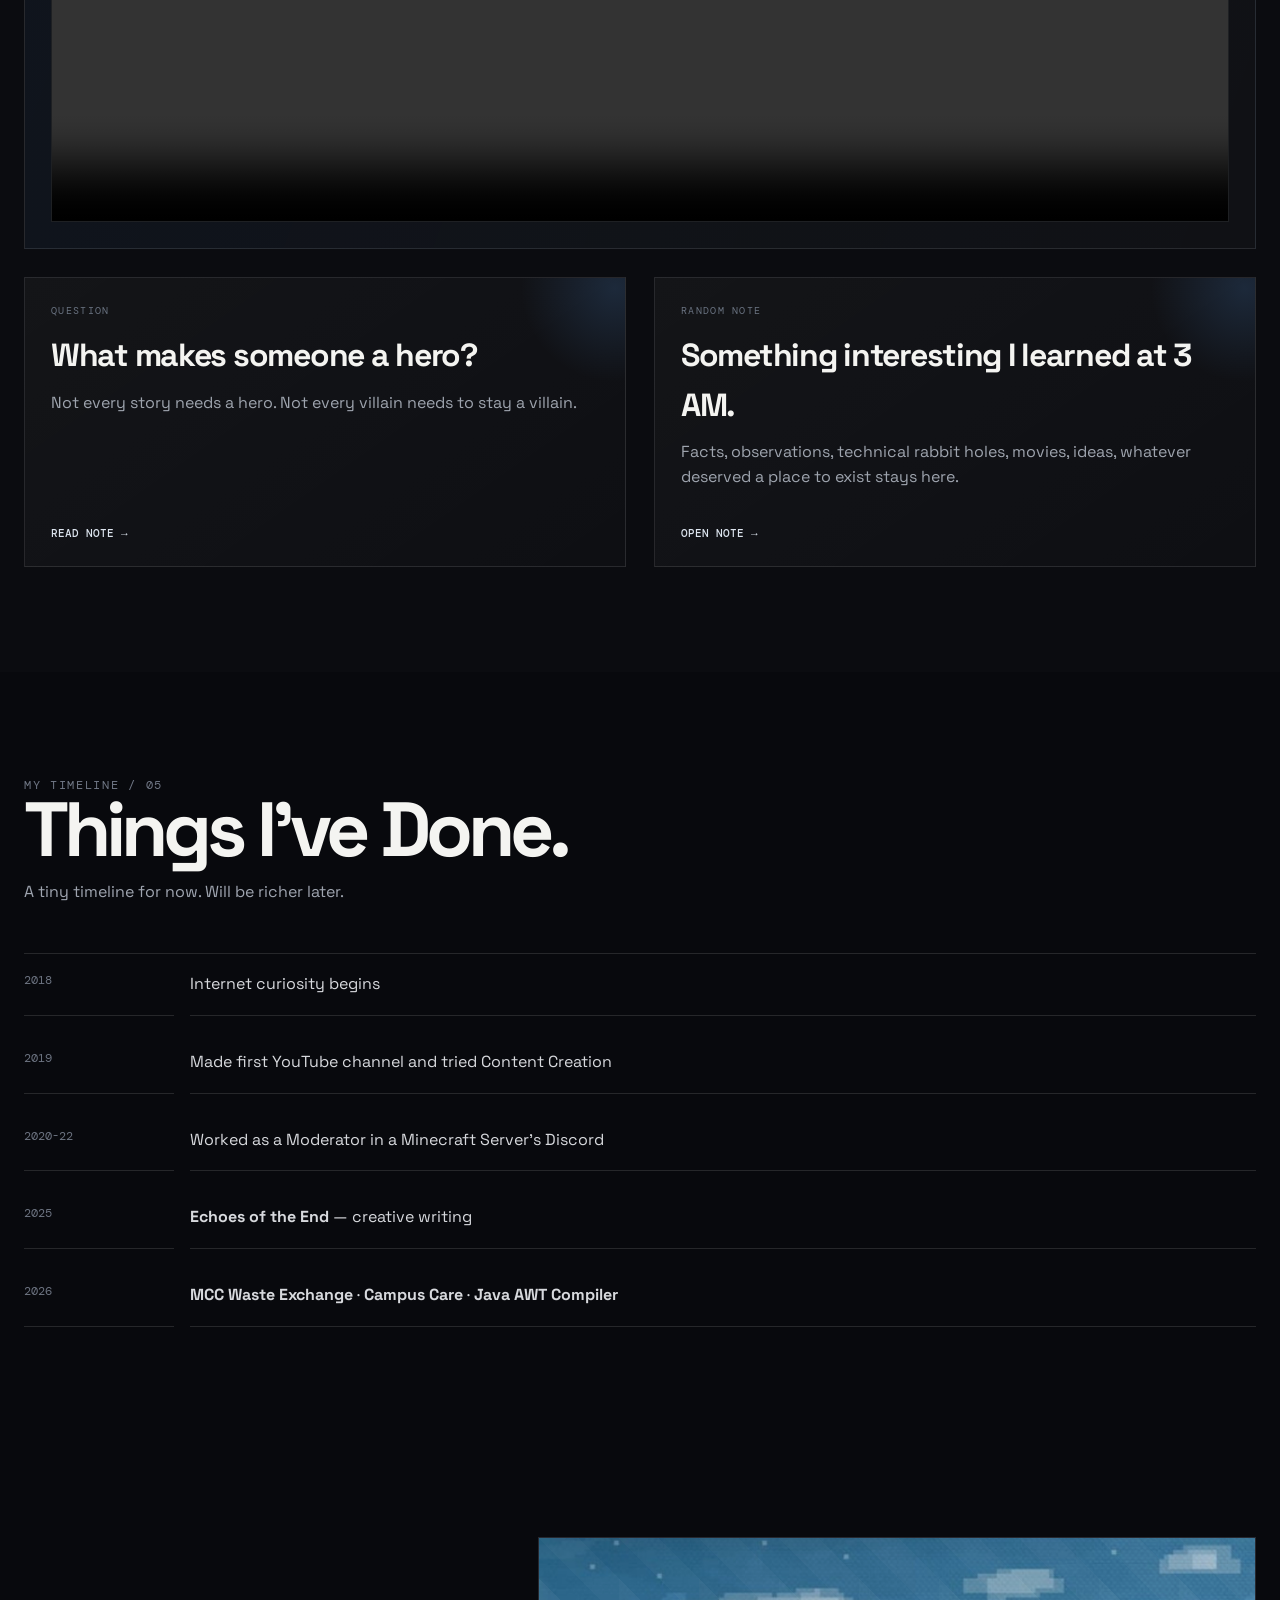
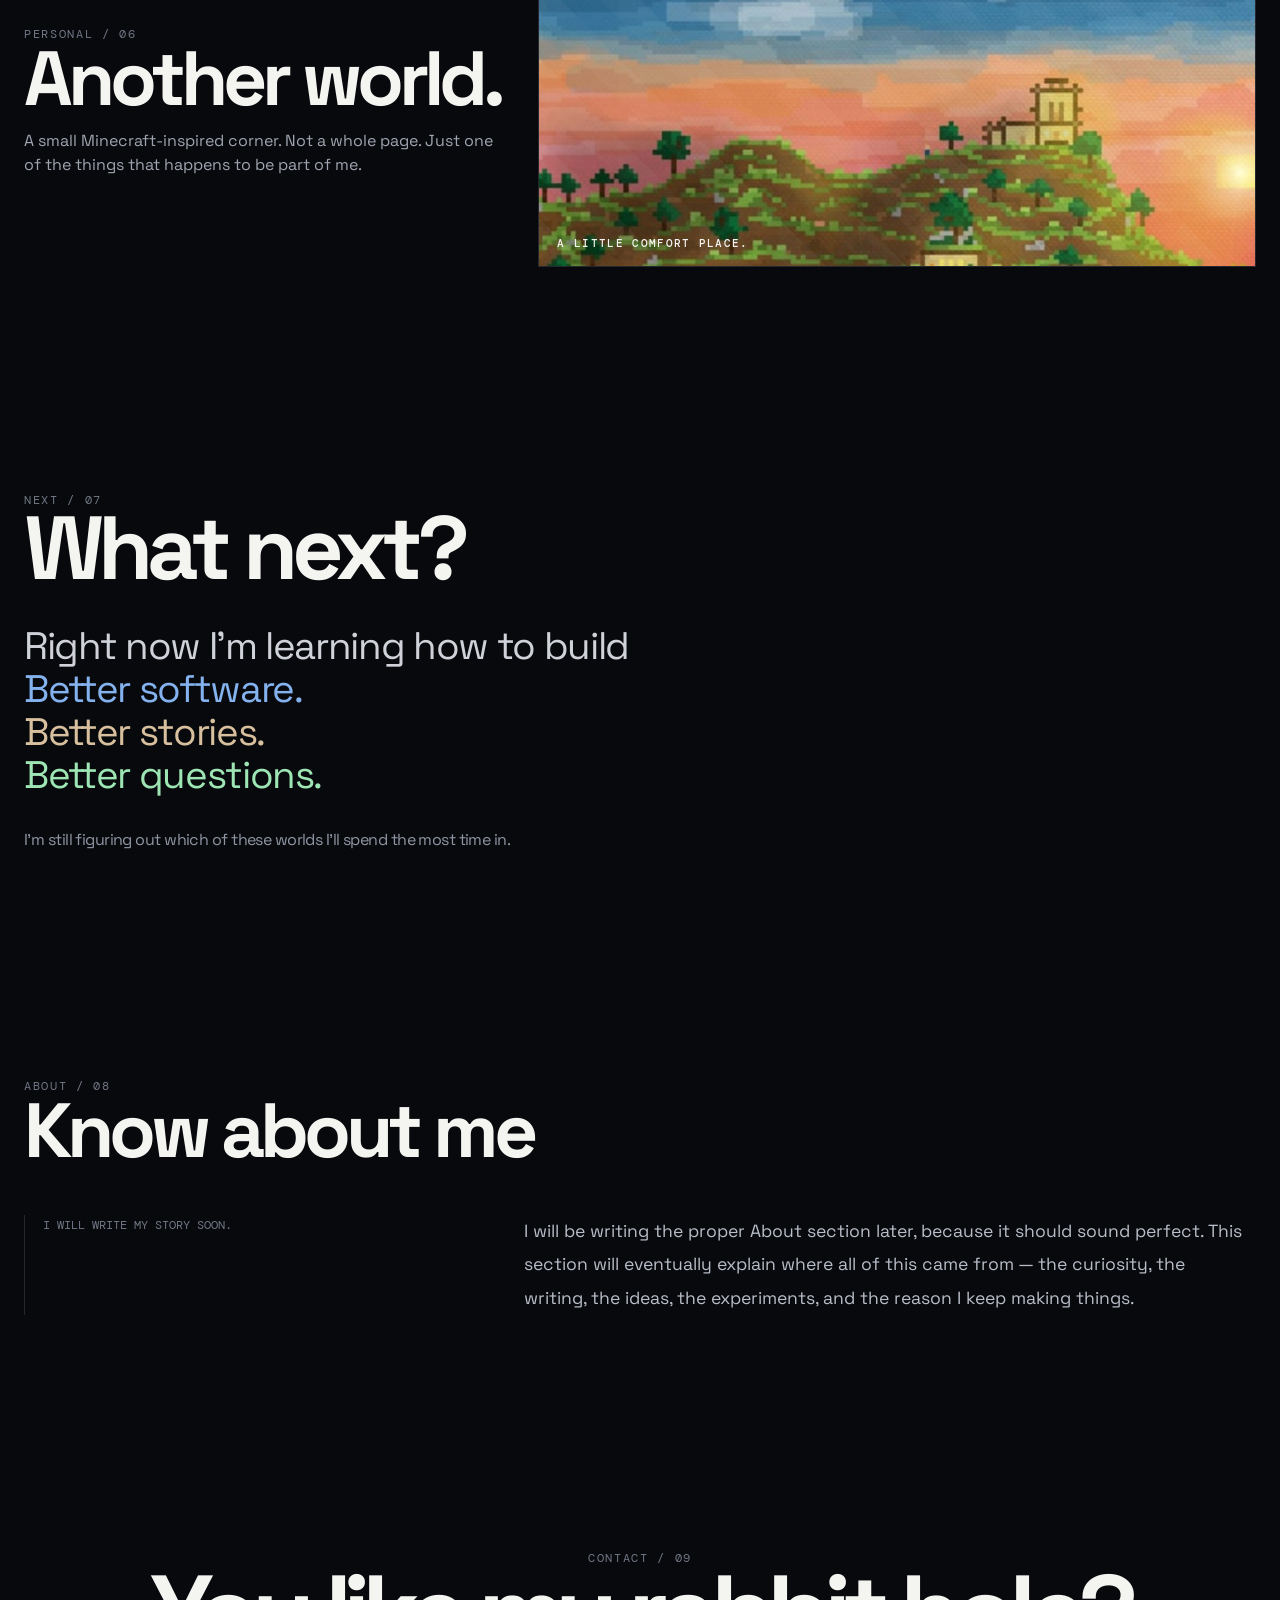
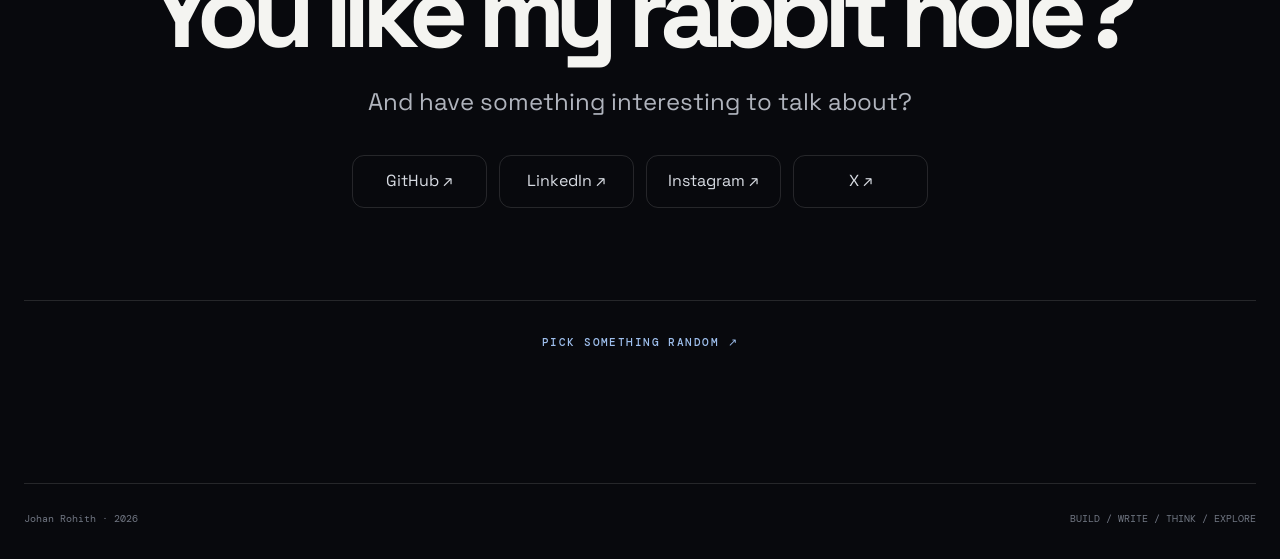
==== commit 3fd5e378: "Update index.html" ====
--- a/index.html
+++ b/index.html
@@ -177,7 +177,7 @@
 </head>
 <body>
 <div class="progress" id="progress"></div><div class="noise"></div>
-<div class="topbar"><div class="mark"></div></div>
+<div class="topbar"><div class="mark">JR</div></div>
 
 <header class="hero" id="home">
   <div class="container hero-grid">
